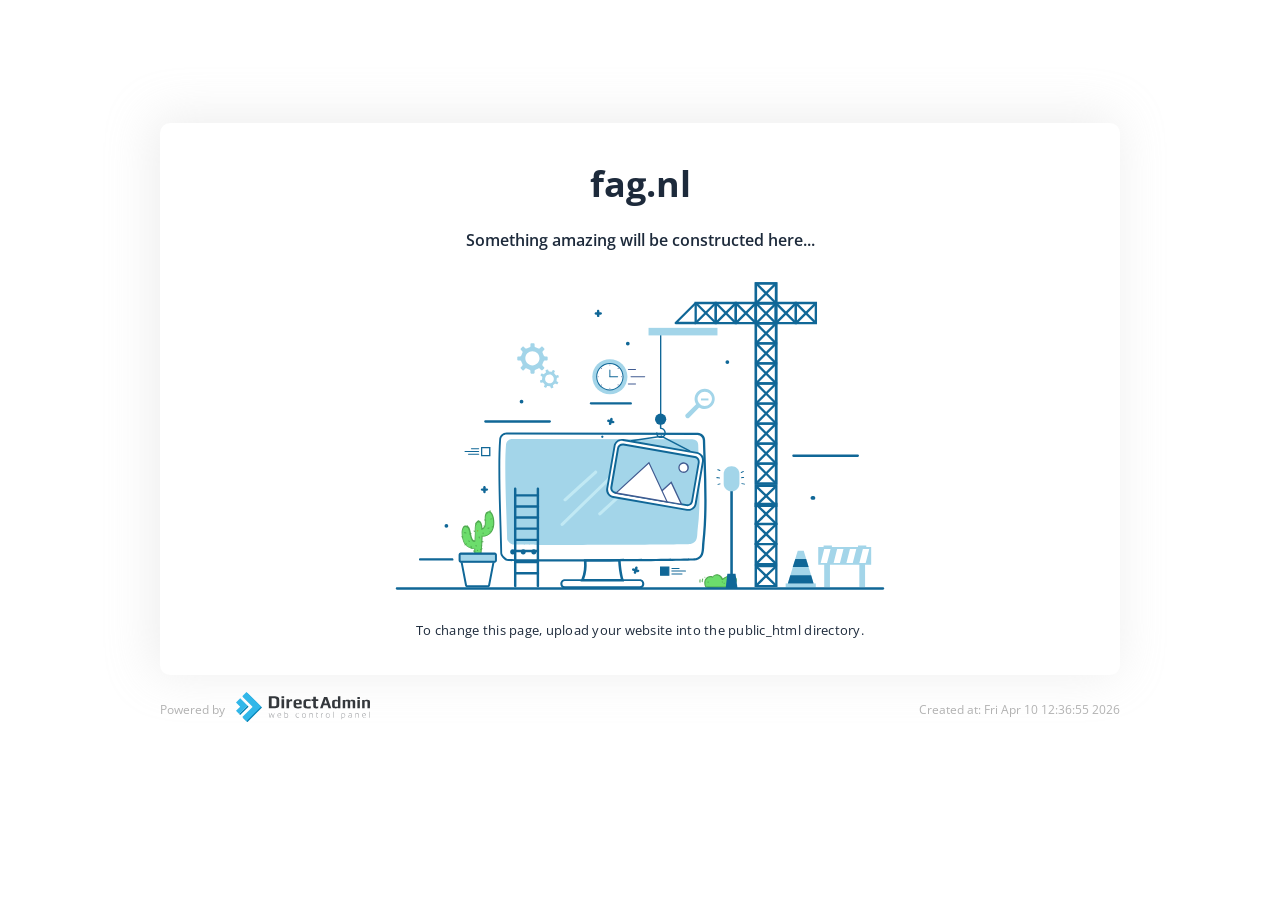
==== fag.nl/public_html/index.html @ 0242f231 "fag.nl base" ====
<!doctype html>
<html class="no-js" lang="">

<head>
    <meta charset="utf-8">
    <meta http-equiv="x-ua-compatible" content="ie=edge">
    <title>fag.nl</title>
    <meta name="description" content="">
    <meta name="viewport" content="width=device-width, initial-scale=1">

    <link href="https://fonts.googleapis.com/css2?family=Open+Sans:wght@400;600;700&display=swap" rel="stylesheet">
    
    <link rel="shortcut icon" href="[data-uri]" />

    <style>
        * {
            box-sizing: border-box;
            margin: 0;
        }
        html {
            font-size: 10px;
            font-family: 'Open Sans', sans-serif;
            color: #1d2a3b;
        }
        .container {
            max-width: 960px;
            margin: 0 auto;
        }
        .container.card {
            margin-top: 12.3rem;
            background-color: #ffffff;
            border-radius: 10px;
            box-shadow: -5px -4px 47px 3px rgba(198, 198, 198, 0.3);
            text-align: center;
            padding: 3.6rem;
            /* padding-bottom: 3.6rem; */
        }
        .title-main {
            font-size: 3.6rem;
            font-weight: 700;
            margin-top: 0;
            margin-bottom: 2.1rem;
        }
        .main-image svg {
            max-width: 61rem;
            margin-bottom: 2rem;
        }

        .subheading{
            font-size: 1.6rem;
            font-weight: 600;
            margin-bottom: 3rem;
        }

        .card .text {
            font-size: 13px;
            letter-spacing: 0.26px;

        }
        footer {
            color: #b1b1b1;
            font-size: 12px;
            display: flex;
            justify-content: space-between;
            align-items: center;
            padding-top: 1.7rem;
        }
        footer .logo svg {
            width: 145px;
            padding-left: 11px;
        }
        footer .left-side {
            display: flex;
            align-items: center;
        }
        /* Medias */
        @media screen and (max-width: 1024px){
            .container {max-width: 90%;}
        @media screen and (max-width: 768px){
            html {font-size: 7px;}
            .container {
                max-width: 90%;}
            .container.card {margin-top: 6rem;}
            .card .text { font-size: 1.6rem;}
        } 
        @media screen and (max-width: 480px){
            html {font-size: 5.7px;}
            .container {max-width: 95%;}
            .title-main {font-size: 6.6vw;}
            /* .container.card {margin-top: 2rem;} */
            .subheading{font-size: 13px;}
            .card .text { font-size: 12px;}
            footer {flex-direction: column;}
        } 
        }
    </style>

</head>

<body>
    <section id="default-card" class="default-card">
        <div class="container card">
            <h1 class="title-main">fag.nl</h1>
            <p class="subheading">Something amazing will be constructed here...</p>
            <div class="main-image">
                <svg version="1.1" xmlns="http://www.w3.org/2000/svg" xmlns:xlink="http://www.w3.org/1999/xlink" x="0px"
                    y="0px" viewBox=" 0 90 500 260"  xml:space="preserve">
                    <style type="text/css">
                        .st0 {
                            fill: #FFFFFF;
                        }

                        .st1 {
                            fill: #6CDD6C;
                        }

                        .st2 {
                            fill: #50AA50;
                        }

                        .st3 {
                            fill: #106797;
                        }

                        .st4 {
                            fill-rule: evenodd;
                            clip-rule: evenodd;
                            fill: #A3D5E9;
                        }

                        .st5 {
                            fill-rule: evenodd;
                            clip-rule: evenodd;
                            fill: #106797;
                        }

                        .st6 {
                            fill: #A3D5E9;
                        }

                        .st7 {
                            fill: #405B91;
                        }

                        .st8 {
                            fill: #B6D0FB;
                        }

                        .st9 {
                            fill: #8AB436;
                        }

                        .st10 {
                            fill: #C1E9F4;
                        }

                        .st11 {
                            fill: #415B91;
                        }
                    </style>
                    <g id="BACKGROUND">
                        <rect class="st0" width="500" height="500" />
                    </g>
                    <g id="OBJECTS">
                        <g>
                            <g>
                                <g>
                                    <g>
                                        <path class="st1" d="M317.7,334.6c-0.5-1.6-1.8-3.1-3.5-3.6s-4,0.3-4.5,1.9c-1.6-1.2-4.1-0.3-5.4,1.2c-2.1,2.4-0.5,6.4-0.1,6.6
                                                        c0.4,0.3,1.4,0.2,1.4,0.2l15.7-0.1c0,0,2.9-0.2,4.2-0.7c2.7-1,4.5-5.1,2.8-7.2c-1.2-1.4-3.5-1.7-5.4-1.2
                                                        C320.9,332.4,319.1,333.4,317.7,334.6" />
                                    </g>
                                    <g>
                                        <path class="st2"
                                            d="M305.3,341.5c-0.4,0-1.1,0-1.5-0.3c-0.6-0.5-2.2-4.7,0-7.3c0.9-1.1,2.3-1.8,3.7-2c0.7-0.1,1.3,0,1.9,0.3
                                                        c0.3-0.5,0.9-1,1.5-1.3c1-0.5,2.3-0.6,3.4-0.3c1.6,0.5,2.9,1.6,3.6,3.2c1.5-1.1,3.2-2,4.8-2.4c1.9-0.5,4.5-0.3,5.9,1.4
                                                        c0.8,1,1,2.4,0.5,4c-0.6,1.8-2,3.4-3.5,4c-1.4,0.5-4.2,0.7-4.4,0.7l-15.7,0.1C305.4,341.5,305.4,341.5,305.3,341.5z
                                                         M307.9,332.8c-0.1,0-0.2,0-0.3,0c-1,0.1-2.2,0.7-3,1.6c-1.8,2.1-0.5,5.7-0.2,6c0.1,0,0.6,0.1,1,0.1l15.7-0.1
                                                        c0,0,2.8-0.2,4-0.6c1.2-0.4,2.4-1.8,2.9-3.3c0.4-1.3,0.3-2.4-0.3-3.2c-1.1-1.3-3.3-1.5-4.8-1c-1.6,0.5-3.4,1.4-5,2.7
                                                        c-0.1,0.1-0.3,0.1-0.5,0.1c-0.2,0-0.3-0.2-0.4-0.3c-0.6-1.6-1.7-2.9-3.2-3.3c-0.8-0.2-1.8-0.2-2.6,0.2
                                                        c-0.7,0.3-1.1,0.8-1.3,1.3c-0.1,0.1-0.2,0.3-0.3,0.3c-0.2,0-0.3,0-0.5-0.1C308.9,332.9,308.4,332.8,307.9,332.8z" />
                                    </g>
                                </g>
                                <g>
                                    <g>
                                        <g>
                                            <path class="st2" d="M301.1,334.1c-0.4,0.8-0.6,1.6-0.5,2.5c0.1,0.4,0.8,0.4,0.8,0c-0.1-0.8,0-1.5,0.4-2.2
                                                            C302,334,301.4,333.7,301.1,334.1L301.1,334.1z" />
                                        </g>
                                    </g>
                                </g>
                                <g>
                                    <g>
                                        <g>
                                            <path class="st2" d="M298.9,334.6c-0.2,0.8-0.3,1.6-0.1,2.4c0.1,0.4,0.9,0.3,0.8-0.2c-0.2-0.7-0.1-1.3,0.1-2
                                                            C299.8,334.4,299,334.2,298.9,334.6L298.9,334.6z" />
                                        </g>
                                    </g>
                                </g>
                                <g>
                                    <g>
                                        <g>
                                            <path class="st2"
                                                d="M303.2,333.2c0.5,0,0.5-0.7,0-0.7C302.7,332.5,302.7,333.2,303.2,333.2L303.2,333.2z" />
                                        </g>
                                    </g>
                                </g>
                                <g>
                                    <g>
                                        <g>
                                            <path class="st2" d="M305.4,336.6c0,0.2,0,0.4,0,0.6c0,0.5,0.8,0.5,0.8,0c0-0.2,0-0.4,0-0.6
                                                            C306.2,336.2,305.4,336.2,305.4,336.6L305.4,336.6z" />
                                        </g>
                                    </g>
                                </g>
                                <g>
                                    <g>
                                        <g>
                                            <path class="st2" d="M318.6,337.7c0,0.1,0,0.2,0,0.3c0,0.5,0.8,0.5,0.8,0c0-0.1,0-0.2,0-0.3
                                                            C319.4,337.2,318.6,337.2,318.6,337.7L318.6,337.7z" />
                                        </g>
                                    </g>
                                </g>
                                <g>
                                    <g>
                                        <g>
                                            <path class="st2" d="M317.1,336.9c0.1,0.1,0.1,0.1,0.2,0.2c0.4,0.3,0.9-0.2,0.5-0.5c-0.1-0.1-0.1-0.1-0.2-0.2
                                                            C317.3,336,316.8,336.5,317.1,336.9L317.1,336.9z" />
                                        </g>
                                    </g>
                                </g>
                            </g>
                            <g>
                                <path class="st3" d="M96.1,319.2H69.8c-0.6,0-1-0.5-1-1c0-0.6,0.5-1,1-1h26.3c0.6,0,1,0.5,1,1C97.2,318.8,96.7,319.2,96.1,319.2z
                                                " />
                            </g>
                            <g>
                                <g>
                                    <path class="st0" d="M328,227.9h-0.8c0-0.6-0.5-1.1-1.1-1.1s-1.1,0.5-1.1,1.1h-0.8c0-1,0.8-1.9,1.9-1.9
                                                    C327.1,226,328,226.9,328,227.9z" />
                                </g>
                            </g>
                            <g>
                                <g>
                                    <path class="st0" d="M330.6,184.1h-0.8c0-0.6-0.5-1.1-1.1-1.1c-0.6,0-1.1,0.5-1.1,1.1h-0.8c0-1,0.8-1.9,1.9-1.9
                                                    C329.8,182.2,330.6,183.1,330.6,184.1z" />
                                </g>
                            </g>
                            <g>
                                <g>
                                    <g>
                                        <path class="st3"
                                            d="M237,336.3h-35.8l0.6-1.4c2.3-5.6,2.6-10.3,2.2-15.8L204,318l30.2-0.1l0,1c0,3.5,1,11.5,2.4,16L237,336.3z
                                                         M204.3,334.2h29.9c-1.2-4.4-1.9-10.6-2.1-14.3l-25.9,0.1C206.5,324.9,206.2,329.2,204.3,334.2z" />
                                    </g>
                                </g>
                            </g>
                            <g>
                                <g>
                                    <g>
                                        <path class="st3" d="M191,319.9c-27.2,0-49.2-0.1-50.1-0.5c-2.3-0.8-5.4-4.1-5.4-6.3c-0.1-5-0.3-11.7-0.5-19.5
                                                        c-0.7-23.5-1.8-55.8-0.4-73.6c0.2-3.3,2.9-5.8,6.1-5.8c0,0,0.1,0,0.1,0l156.6,0.2c3.3,0.1,6,2.7,6,6.1
                                                        c0.1,5.2,0.3,10.5,0.5,15.9c0.7,22.6,1.5,46-1,68.1c-0.1,0.9-0.1,1.8-0.2,2.8c-0.2,4.6-0.5,10.4-6.4,11.6
                                                        C293.2,319.5,235.2,319.9,191,319.9z M140.6,215.9c-2.4,0-4.3,1.8-4.5,4.2c-1.3,17.8-0.3,49.9,0.4,73.4
                                                        c0.2,7.8,0.5,14.6,0.5,19.5c0,1.4,2.4,4.1,4.3,4.8c3.3,0.7,150.6,0.2,154.4-0.5c4.7-0.9,4.9-5.6,5.1-10c0-1,0.1-2,0.2-2.9
                                                        c2.5-22,1.7-45.3,1-67.8c-0.2-5.4-0.3-10.7-0.5-15.9c-0.1-2.5-2-4.4-4.4-4.5L140.6,215.9C140.6,215.9,140.6,215.9,140.6,215.9z
                                                        " />
                                    </g>
                                </g>
                            </g>
                            <g>
                                <g>
                                    <path class="st4"
                                        d="M292.9,219.8l-147.6-0.2c-2.7,0-4.9,1.8-5.1,4.2c-1.7,19.8,0.6,61,0.9,77.6c0,1.6,2.7,4,4.6,4.6
                                                    c2.2,0.7,142.5,0.2,145.9-0.4c6.2-1.1,5.1-7.4,5.6-11.4c2.9-22.8,1.1-47.6,0.5-69.9C297.8,221.8,295.6,219.9,292.9,219.8z" />
                                </g>
                            </g>
                            <g>
                                <g>
                                    <g>
                                        <path class="st3" d="M249.8,342h-61.4c-2.4,0-3.7-1.9-3.7-3.8c0-1.9,1.3-3.8,3.7-3.8h61.4c2.4,0,3.7,1.9,3.7,3.8
                                                        C253.6,340,252.3,342,249.8,342z M188.4,336c-1.6,0-2,1.3-2,2.1c0,0.8,0.4,2.1,2,2.1h61.4c1.6,0,2-1.3,2-2.1
                                                        c0-0.8-0.4-2.1-2-2.1H188.4z" />
                                    </g>
                                </g>
                            </g>
                            <g>
                                <g>
                                    <g>
                                        <g>
                                            <g>
                                                <path class="st5" d="M145.7,312C145.3,312,145.3,312,145.7,312" />
                                            </g>
                                        </g>
                                    </g>
                                    <g>
                                        <g>
                                            <g>
                                                <g>
                                                    <path class="st3"
                                                        d="M145.7,314.1c2.8,0,2.8-4.3,0-4.3C142.9,309.8,142.9,314.1,145.7,314.1L145.7,314.1z" />
                                                </g>
                                            </g>
                                        </g>
                                    </g>
                                </g>
                                <g>
                                    <g>
                                        <g>
                                            <g>
                                                <path class="st5" d="M154.3,312C154,312,154,312,154.3,312" />
                                            </g>
                                        </g>
                                    </g>
                                    <g>
                                        <g>
                                            <g>
                                                <g>
                                                    <path class="st3"
                                                        d="M154.3,314.1c2.8,0,2.8-4.3,0-4.3C151.6,309.8,151.6,314.1,154.3,314.1L154.3,314.1z" />
                                                </g>
                                            </g>
                                        </g>
                                    </g>
                                </g>
                                <g>
                                    <g>
                                        <g>
                                            <g>
                                                <path class="st5" d="M163,312C162.6,312,162.6,312,163,312" />
                                            </g>
                                        </g>
                                    </g>
                                    <g>
                                        <g>
                                            <g>
                                                <g>
                                                    <path class="st3"
                                                        d="M163,314.1c2.8,0,2.8-4.3,0-4.3C160.2,309.8,160.2,314.1,163,314.1L163,314.1z" />
                                                </g>
                                            </g>
                                        </g>
                                    </g>
                                </g>
                            </g>
                            <g>
                                <g>
                                    <g>
                                        <g>
                                            <path class="st5" d="M219.1,217.6C219,217.6,219,217.6,219.1,217.6" />
                                        </g>
                                    </g>
                                </g>
                                <g>
                                    <g>
                                        <g>
                                            <g>
                                                <path class="st3"
                                                    d="M219.1,218.6c1.3,0,1.3-2,0-2C217.8,216.6,217.8,218.6,219.1,218.6L219.1,218.6z" />
                                            </g>
                                        </g>
                                    </g>
                                </g>
                            </g>
                            <g>
                                <g>
                                    <polygon class="st6"
                                        points="392.3,337.9 371.2,337.9 379.3,311.2 384.2,311.2 				" />
                                </g>
                                <g>
                                    <rect x="369.4" y="337.9" class="st6" width="24.7" height="3.1" />
                                </g>
                                <g>
                                    <polygon class="st3"
                                        points="373.2,331.2 371.2,337.9 392.3,337.9 390.3,331.2 				" />
                                </g>
                                <g>
                                    <polygon class="st3"
                                        points="375.2,324.5 388.2,324.5 386.2,317.8 377.3,317.8 				" />
                                </g>
                            </g>
                            <g id="XMLID_11_">
                                <g id="XMLID_493_">
                                    <path class="st6"
                                        d="M401,340.8h4.7v-18.2h24.1v18.2h4.7v-18.2h5v-14.5h-4v-1.3h-6.8v1.3h-21.4v-1.3h-6.8v1.3h-4.4v14.5h4.9
                                                    V340.8z M437.9,309.6L437.9,309.6l-2.9,11.5h-5.2l2.9-11.5H437.9z M424.4,321.1h-5.2l2.9-11.5h5.2L424.4,321.1z M413.9,321.1
                                                    h-5.2l2.9-11.5h5.2L413.9,321.1z M401,309.6h5.2l-2.9,11.5h-5.2L401,309.6z" />
                                </g>
                            </g>
                            <g>
                                <g>
                                    <g>
                                        <path class="st6" d="M170,163.1l1.4-1.4c0.3-0.3,0.3-0.7,0-1l-1.2-1.2c-0.3-0.3-0.4-0.8-0.2-1.2l1-2.4c0.1-0.4,0.5-0.7,0.9-0.7
                                                        h1.7c0.4,0,0.7-0.3,0.7-0.7v-2c0-0.4-0.3-0.7-0.7-0.7H172c-0.4,0-0.8-0.3-0.9-0.7l-1-2.4c-0.2-0.4-0.1-0.9,0.2-1.2l1.2-1.2
                                                        c0.3-0.3,0.3-0.7,0-1l-1.4-1.4c-0.3-0.3-0.7-0.3-1,0l-1.2,1.2c-0.3,0.3-0.8,0.4-1.2,0.2l-2.4-1c-0.4-0.1-0.7-0.5-0.7-0.9v-1.7
                                                        c0-0.4-0.3-0.7-0.7-0.7h-2c-0.4,0-0.7,0.3-0.7,0.7v1.7c0,0.4-0.3,0.8-0.7,0.9l-2.4,1c-0.4,0.2-0.9,0.1-1.2-0.2l-1.2-1.2
                                                        c-0.3-0.3-0.7-0.3-1,0l-1.4,1.4c-0.3,0.3-0.3,0.7,0,1l1.2,1.2c0.3,0.3,0.4,0.8,0.2,1.2l-1,2.4c-0.1,0.4-0.5,0.7-0.9,0.7h-1.7
                                                        c-0.4,0-0.7,0.3-0.7,0.7v2c0,0.4,0.3,0.7,0.7,0.7h1.7c0.4,0,0.8,0.3,0.9,0.7l1,2.4c0.2,0.4,0.1,0.9-0.2,1.2l-1.2,1.2
                                                        c-0.3,0.3-0.3,0.7,0,1l1.4,1.4c0.3,0.3,0.7,0.3,1,0l1.2-1.2c0.3-0.3,0.8-0.4,1.2-0.2l2.4,1c0.4,0.1,0.7,0.5,0.7,0.9v1.7
                                                        c0,0.4,0.3,0.7,0.7,0.7h2c0.4,0,0.7-0.3,0.7-0.7v-1.7c0-0.4,0.3-0.8,0.7-0.9l2.4-1c0.4-0.2,0.9-0.1,1.2,0.2l1.2,1.2
                                                        C169.3,163.3,169.8,163.3,170,163.1z M161.8,159.2c-3.2,0-5.8-2.6-5.8-5.8c0-3.2,2.6-5.8,5.8-5.8c3.2,0,5.8,2.6,5.8,5.8
                                                        C167.6,156.6,165,159.2,161.8,159.2z" />
                                    </g>
                                </g>
                                <g>
                                    <g>
                                        <path class="st6" d="M183.5,168.6l-0.4-1.2c-0.1-0.2-0.3-0.4-0.6-0.3l-1,0.3c-0.2,0.1-0.5,0-0.7-0.3l-1-1.3
                                                        c-0.2-0.2-0.2-0.5-0.1-0.7l0.5-0.9c0.1-0.2,0-0.5-0.2-0.6L179,163c-0.2-0.1-0.5,0-0.6,0.2l-0.5,0.9c-0.1,0.2-0.4,0.4-0.7,0.3
                                                        l-1.6-0.2c-0.2,0-0.5-0.2-0.6-0.4l-0.3-1c-0.1-0.2-0.3-0.4-0.6-0.3l-1.2,0.4c-0.2,0.1-0.4,0.3-0.3,0.6l0.3,1
                                                        c0.1,0.2,0,0.5-0.3,0.7l-1.3,1c-0.2,0.2-0.5,0.2-0.7,0.1l-0.9-0.5c-0.2-0.1-0.5,0-0.6,0.2l-0.6,1.1c-0.1,0.2,0,0.5,0.2,0.6
                                                        l0.9,0.5c0.2,0.1,0.4,0.4,0.3,0.7l-0.2,1.6c0,0.2-0.2,0.5-0.4,0.6l-1,0.3c-0.2,0.1-0.4,0.3-0.3,0.6l0.4,1.2
                                                        c0.1,0.2,0.3,0.4,0.6,0.3l1-0.3c0.2-0.1,0.5,0,0.7,0.2l1,1.3c0.2,0.2,0.2,0.5,0.1,0.7l-0.5,0.9c-0.1,0.2,0,0.5,0.2,0.6l1.1,0.6
                                                        c0.2,0.1,0.5,0,0.6-0.2l0.5-0.9c0.1-0.2,0.4-0.4,0.7-0.3l1.6,0.2c0.3,0,0.5,0.2,0.6,0.4l0.3,1c0.1,0.2,0.3,0.4,0.6,0.3l1.2-0.4
                                                        c0.2-0.1,0.4-0.3,0.3-0.6l-0.3-1c-0.1-0.2,0-0.5,0.2-0.7l1.3-1c0.2-0.2,0.5-0.2,0.7-0.1l0.9,0.5c0.2,0.1,0.5,0,0.6-0.2l0.6-1.1
                                                        c0.1-0.2,0-0.5-0.2-0.6l-0.9-0.5c-0.2-0.1-0.4-0.4-0.3-0.7l0.2-1.6c0-0.2,0.2-0.5,0.4-0.6l1-0.3
                                                        C183.4,169,183.6,168.8,183.5,168.6z M179,171.9c-0.9,1.8-3.1,2.4-4.9,1.5c-1.8-0.9-2.4-3.1-1.5-4.9c0.9-1.8,3.1-2.4,4.9-1.5
                                                        C179.3,168,179.9,170.2,179,171.9z" />
                                    </g>
                                </g>
                            </g>
                            <g>
                                <path class="st3" d="M242.4,191.3h-32.6c-0.6,0-1-0.5-1-1c0-0.6,0.5-1,1-1h32.6c0.6,0,1,0.5,1,1
                                                C243.4,190.9,243,191.3,242.4,191.3z" />
                            </g>
                            <g>
                                <path class="st3" d="M176,206.1h-52.7c-0.6,0-1-0.5-1-1c0-0.6,0.5-1,1-1H176c0.6,0,1,0.5,1,1C177.1,205.7,176.6,206.1,176,206.1z
                                                " />
                            </g>
                            <g>
                                <path class="st3" d="M428.5,234.2h-52.7c-0.6,0-1-0.5-1-1c0-0.6,0.5-1,1-1h52.7c0.6,0,1,0.5,1,1
                                                C429.5,233.7,429.1,234.2,428.5,234.2z" />
                            </g>
                            <g>
                                <path class="st3"
                                    d="M449.2,343H50.8c-0.6,0-1-0.5-1-1c0-0.6,0.5-1,1-1h398.4c0.6,0,1,0.5,1,1C450.2,342.5,449.8,343,449.2,343z" />
                            </g>
                            <g>
                                <g>
                                    <g>
                                        <path class="st6"
                                            d="M303.1,178.3c-2.2,0-4.3,0.9-5.9,2.4c-2.7,2.7-3.2,6.9-1.3,10.1l0.1,0.2l-8.5,8.5c0,0-0.4,0.4-0.4,1
                                                        c0,0.4,0.2,0.9,0.6,1.3c0.5,0.5,0.9,0.7,1.4,0.7c0.6,0,1-0.3,1-0.3l8.4-8.5l0.2,0.1c1.3,0.8,2.7,1.1,4.2,1.1
                                                        c2.2,0,4.3-0.9,5.9-2.4c3.3-3.3,3.3-8.6,0-11.8C307.4,179.2,305.3,178.3,303.1,178.3z M303.1,192.5c-3.2,0-5.9-2.6-5.9-5.9
                                                        c0-3.2,2.6-5.9,5.9-5.9l0,0c3.2,0,5.9,2.6,5.9,5.9C308.9,189.9,306.3,192.5,303.1,192.5z" />
                                    </g>
                                </g>
                                <g>
                                    <g>
                                        <path class="st6" d="M300,187.9h6.1v-1.6H300V187.9z" />
                                    </g>
                                </g>
                            </g>
                            <g>
                                <g>
                                    <path class="st3" d="M147.7,341.1c-0.6,0-1-0.5-1-1v-79.9c0-0.6,0.5-1,1-1c0.6,0,1,0.5,1,1V340
                                                    C148.8,340.6,148.3,341.1,147.7,341.1z" />
                                </g>
                                <g>
                                    <path class="st3" d="M166.3,341.1c-0.6,0-1-0.5-1-1v-79.9c0-0.6,0.5-1,1-1c0.6,0,1,0.5,1,1V340
                                                    C167.3,340.6,166.9,341.1,166.3,341.1z" />
                                </g>
                                <g>
                                    <path class="st3"
                                        d="M166.3,266.7h-18.6c-0.6,0-1-0.5-1-1s0.5-1,1-1h18.6c0.6,0,1,0.5,1,1S166.9,266.7,166.3,266.7z" />
                                </g>
                                <g>
                                    <path class="st3" d="M166.3,275.8h-18.6c-0.6,0-1-0.5-1-1c0-0.6,0.5-1,1-1h18.6c0.6,0,1,0.5,1,1
                                                    C167.3,275.3,166.9,275.8,166.3,275.8z" />
                                </g>
                                <g>
                                    <path class="st3" d="M166.3,284.9h-18.6c-0.6,0-1-0.5-1-1c0-0.6,0.5-1,1-1h18.6c0.6,0,1,0.5,1,1
                                                    C167.3,284.4,166.9,284.9,166.3,284.9z" />
                                </g>
                                <g>
                                    <path class="st3" d="M166.3,294h-18.6c-0.6,0-1-0.5-1-1c0-0.6,0.5-1,1-1h18.6c0.6,0,1,0.5,1,1C167.3,293.6,166.9,294,166.3,294z
                                                    " />
                                </g>
                                <g>
                                    <path class="st3" d="M166.3,303.2h-18.6c-0.6,0-1-0.5-1-1c0-0.6,0.5-1,1-1h18.6c0.6,0,1,0.5,1,1
                                                    C167.3,302.7,166.9,303.2,166.3,303.2z" />
                                </g>
                                <g>
                                    <path class="st3" d="M166.3,312.3h-18.6c-0.6,0-1-0.5-1-1c0-0.6,0.5-1,1-1h18.6c0.6,0,1,0.5,1,1
                                                    C167.3,311.8,166.9,312.3,166.3,312.3z" />
                                </g>
                                <g>
                                    <path class="st3" d="M166.3,321.4h-18.6c-0.6,0-1-0.5-1-1c0-0.6,0.5-1,1-1h18.6c0.6,0,1,0.5,1,1
                                                    C167.3,320.9,166.9,321.4,166.3,321.4z" />
                                </g>
                                <g>
                                    <path class="st3" d="M166.3,330.5h-18.6c-0.6,0-1-0.5-1-1c0-0.6,0.5-1,1-1h18.6c0.6,0,1,0.5,1,1
                                                    C167.3,330.1,166.9,330.5,166.3,330.5z" />
                                </g>
                            </g>
                            <g>
                                <g>
                                    <path class="st3"
                                        d="M122.5,264c-0.6,0-1-0.5-1-1v-4c0-0.6,0.5-1,1-1c0.6,0,1,0.5,1,1v4C123.5,263.6,123,264,122.5,264z" />
                                </g>
                                <g>
                                    <path class="st3"
                                        d="M124.5,262h-4c-0.6,0-1-0.5-1-1s0.5-1,1-1h4c0.6,0,1,0.5,1,1S125.1,262,124.5,262z" />
                                </g>
                            </g>
                            <g>
                                <g>
                                    <path class="st3" d="M215.7,119.6c-0.6,0-1-0.5-1-1v-4c0-0.6,0.5-1,1-1c0.6,0,1,0.5,1,1v4C216.8,119.1,216.3,119.6,215.7,119.6z
                                                    " />
                                </g>
                                <g>
                                    <path class="st3"
                                        d="M217.8,117.6h-4c-0.6,0-1-0.5-1-1s0.5-1,1-1h4c0.6,0,1,0.5,1,1S218.3,117.6,217.8,117.6z" />
                                </g>
                            </g>
                            <g>
                                <g>
                                    <path class="st3" d="M248.4,328.7c-0.1,0-0.2,0-0.3,0l-3.9-1.1c-0.6-0.2-0.9-0.7-0.7-1.3c0.2-0.6,0.7-0.9,1.3-0.7l3.9,1.1
                                                    c0.6,0.2,0.9,0.7,0.7,1.3C249.3,328.4,248.9,328.7,248.4,328.7z" />
                                </g>
                                <g>
                                    <path class="st3"
                                        d="M245.9,330c-0.1,0-0.2,0-0.3,0c-0.6-0.2-0.9-0.7-0.7-1.3l1.1-3.9c0.2-0.6,0.7-0.9,1.3-0.7
                                                    c0.6,0.2,0.9,0.7,0.7,1.3l-1.1,3.9C246.8,329.8,246.4,330,245.9,330z" />
                                </g>
                            </g>
                            <g>
                                <g>
                                    <path class="st3" d="M228,206.7c-0.1,0-0.2,0-0.3,0l-3.9-1.1c-0.6-0.2-0.9-0.7-0.7-1.3c0.2-0.6,0.7-0.9,1.3-0.7l3.9,1.1
                                                    c0.6,0.2,0.9,0.7,0.7,1.3C228.9,206.4,228.5,206.7,228,206.7z" />
                                </g>
                                <g>
                                    <path class="st3"
                                        d="M225.5,208.1c-0.1,0-0.2,0-0.3,0c-0.6-0.2-0.9-0.7-0.7-1.3l1.1-3.9c0.2-0.6,0.7-0.9,1.3-0.7
                                                    c0.6,0.2,0.9,0.7,0.7,1.3l-1.1,3.9C226.4,207.8,226,208.1,225.5,208.1z" />
                                </g>
                            </g>
                            <g>
                                <g>
                                    <g>
                                        <circle class="st6" cx="225.3" cy="168.5" r="14.4" />
                                    </g>
                                </g>
                                <g>
                                    <g>
                                        <g>
                                            <circle class="st0" cx="225.3" cy="168.5" r="10.8" />
                                        </g>
                                    </g>
                                    <g>
                                        <g>
                                            <g>
                                                <path class="st3"
                                                    d="M225.3,179.7c-6.2,0-11.2-5-11.2-11.2s5-11.2,11.2-11.2s11.2,5,11.2,11.2S231.5,179.7,225.3,179.7z
                                                                 M225.3,158.1c-5.7,0-10.4,4.7-10.4,10.4s4.7,10.4,10.4,10.4c5.7,0,10.4-4.7,10.4-10.4S231,158.1,225.3,158.1z" />
                                            </g>
                                        </g>
                                    </g>
                                </g>
                                <g>
                                    <g>
                                        <g>
                                            <path class="st3" d="M225.3,168.9c-0.2,0-0.4-0.2-0.4-0.4V163c0-0.2,0.2-0.4,0.4-0.4c0.2,0,0.4,0.2,0.4,0.4v5.5
                                                            C225.7,168.7,225.5,168.9,225.3,168.9z" />
                                        </g>
                                    </g>
                                    <g>
                                        <g>
                                            <path class="st3" d="M231.7,168.9h-6.4c-0.2,0-0.4-0.2-0.4-0.4c0-0.2,0.2-0.4,0.4-0.4h6.4c0.2,0,0.4,0.2,0.4,0.4
                                                            C232.2,168.7,232,168.9,231.7,168.9z" />
                                        </g>
                                    </g>
                                </g>
                                <g>
                                    <g>
                                        <g>
                                            <circle class="st7" cx="225.3" cy="158.9" r="0.4" />
                                        </g>
                                    </g>
                                    <g>
                                        <g>
                                            <ellipse transform="matrix(0.7071 -0.7071 0.7071 0.7071 -46.3674 211.4673)"
                                                class="st7" cx="232.1" cy="161.7" rx="0.4" ry="0.4" />
                                        </g>
                                    </g>
                                    <g>
                                        <g>
                                            <circle class="st7" cx="234.9" cy="168.5" r="0.4" />
                                        </g>
                                    </g>
                                    <g>
                                        <g>
                                            <ellipse transform="matrix(0.7072 -0.707 0.707 0.7072 -55.9446 215.4091)"
                                                class="st7" cx="232.1" cy="175.2" rx="0.4" ry="0.4" />
                                        </g>
                                    </g>
                                    <g>
                                        <g>
                                            <circle class="st7" cx="225.3" cy="178" r="0.4" />
                                        </g>
                                    </g>
                                    <g>
                                        <g>
                                            <ellipse transform="matrix(0.707 -0.7072 0.7072 0.707 -59.9044 205.8822)"
                                                class="st7" cx="218.5" cy="175.2" rx="0.4" ry="0.4" />
                                        </g>
                                    </g>
                                    <g>
                                        <g>
                                            <circle class="st7" cx="215.7" cy="168.5" r="0.4" />
                                        </g>
                                    </g>
                                    <g>
                                        <g>
                                            <ellipse transform="matrix(0.7071 -0.7071 0.7071 0.7071 -50.333 201.8934)"
                                                class="st7" cx="218.5" cy="161.7" rx="0.4" ry="0.4" />
                                        </g>
                                    </g>
                                </g>
                                <g>
                                    <g>
                                        <g>
                                            <path class="st7" d="M246.4,163h-6c-0.2,0-0.4-0.2-0.4-0.4c0-0.2,0.2-0.4,0.4-0.4h6c0.2,0,0.4,0.2,0.4,0.4
                                                            C246.8,162.8,246.6,163,246.4,163z" />
                                        </g>
                                    </g>
                                    <g>
                                        <g>
                                            <path class="st7" d="M246.4,174.8h-6c-0.2,0-0.4-0.2-0.4-0.4c0-0.2,0.2-0.4,0.4-0.4h6c0.2,0,0.4,0.2,0.4,0.4
                                                            C246.8,174.6,246.6,174.8,246.4,174.8z" />
                                        </g>
                                    </g>
                                    <g>
                                        <g>
                                            <path class="st7" d="M253.9,168.9h-11.3c-0.2,0-0.4-0.2-0.4-0.4c0-0.2,0.2-0.4,0.4-0.4h11.3c0.2,0,0.4,0.2,0.4,0.4
                                                            C254.3,168.7,254.1,168.9,253.9,168.9z" />
                                        </g>
                                    </g>
                                </g>
                            </g>
                            <g>
                                <g>
                                    <rect x="266.9" y="324.5" class="st3" width="6.7" height="6.7" />
                                    <path class="st3"
                                        d="M274.1,331.7h-7.7V324h7.7V331.7z M267.5,330.7h5.6V325h-5.6V330.7z" />
                                </g>
                                <g>
                                    <g>
                                        <g>
                                            <path class="st3"
                                                d="M282.1,326h-6c-0.2,0-0.4-0.2-0.4-0.4s0.2-0.4,0.4-0.4h6c0.2,0,0.4,0.2,0.4,0.4S282.3,326,282.1,326z" />
                                        </g>
                                    </g>
                                    <g>
                                        <g>
                                            <path class="st3" d="M284.4,330.6h-8.2c-0.3,0-0.6-0.2-0.6-0.4c0-0.2,0.3-0.4,0.6-0.4h8.2c0.3,0,0.6,0.2,0.6,0.4
                                                            C284.9,330.4,284.7,330.6,284.4,330.6z" />
                                        </g>
                                    </g>
                                    <g>
                                        <g>
                                            <path class="st3" d="M287.3,328.1H276c-0.2,0-0.4-0.2-0.4-0.4c0-0.2,0.2-0.4,0.4-0.4h11.3c0.2,0,0.4,0.2,0.4,0.4
                                                            C287.7,328,287.6,328.1,287.3,328.1z" />
                                        </g>
                                    </g>
                                </g>
                            </g>
                            <g>
                                <g>
                                    <rect x="120.2" y="226.5"
                                        transform="matrix(-1 -1.224647e-16 1.224647e-16 -1 247.1112 459.6004)"
                                        class="st0" width="6.7" height="6.7" />
                                    <path class="st3"
                                        d="M127.4,233.7h-7.7v-7.7h7.7V233.7z M120.7,232.6h5.6V227h-5.6V232.6z" />
                                </g>
                                <g>
                                    <g>
                                        <g>
                                            <path class="st3" d="M111.8,227.9h6c0.2,0,0.4-0.2,0.4-0.4c0-0.2-0.2-0.4-0.4-0.4h-6c-0.2,0-0.4,0.2-0.4,0.4
                                                            C111.3,227.7,111.5,227.9,111.8,227.9z" />
                                        </g>
                                    </g>
                                    <g>
                                        <g>
                                            <path class="st3" d="M109.5,232.5h8.2c0.3,0,0.6-0.2,0.6-0.4s-0.3-0.4-0.6-0.4h-8.2c-0.3,0-0.6,0.2-0.6,0.4
                                                            S109.2,232.5,109.5,232.5z" />
                                        </g>
                                    </g>
                                    <g>
                                        <g>
                                            <path class="st3" d="M106.5,230.1h11.3c0.2,0,0.4-0.2,0.4-0.4c0-0.2-0.2-0.4-0.4-0.4h-11.3c-0.2,0-0.4,0.2-0.4,0.4
                                                            C106.1,229.9,106.3,230.1,106.5,230.1z" />
                                        </g>
                                    </g>
                                </g>
                            </g>
                            <g>
                                <g>
                                    <rect x="324" y="251.6" class="st3" width="2.1" height="89.2" />
                                </g>
                                <g>
                                    <path class="st6" d="M325.3,262.4h-0.5c-3.4,0-6.2-2.8-6.2-6.2V248c0-3.4,2.8-6.2,6.2-6.2h0.5c3.4,0,6.2,2.8,6.2,6.2v8.2
                                                    C331.4,259.6,328.7,262.4,325.3,262.4z" />
                                </g>
                                <g>
                                    <g>
                                        <path class="st3" d="M333.4,256.4c0.7,0.1,1.5,0.2,2.2,0.4c0.5,0.1,0.7-0.7,0.2-0.7c-0.7-0.1-1.5-0.2-2.2-0.4
                                                        C333.1,255.6,332.9,256.3,333.4,256.4L333.4,256.4z" />
                                    </g>
                                </g>
                                <g>
                                    <g>
                                        <path class="st3" d="M333.3,251.6c0.6-0.1,1.1-0.1,1.7-0.1c0.5,0,0.5-0.7,0-0.8c-0.6-0.1-1.3,0-1.9,0.1
                                                        C332.6,251,332.8,251.7,333.3,251.6L333.3,251.6z" />
                                    </g>
                                </g>
                                <g>
                                    <g>
                                        <path class="st3" d="M333.1,247.3c0.6-0.2,1.1-0.4,1.7-0.7c0.5-0.2,0.3-0.9-0.2-0.8c-0.6,0.2-1.1,0.4-1.7,0.7
                                                        C332.4,246.7,332.6,247.5,333.1,247.3L333.1,247.3z" />
                                    </g>
                                </g>
                                <g>
                                    <g>
                                        <path class="st3" d="M314,257.1c0.6-0.1,1.1-0.2,1.7-0.4c0.5-0.2,0.3-0.9-0.2-0.8c-0.5,0.2-1.1,0.3-1.7,0.4
                                                        C313.3,256.4,313.5,257.2,314,257.1L314,257.1z" />
                                    </g>
                                </g>
                                <g>
                                    <g>
                                        <path class="st3" d="M313,251.6c0.7,0,1.4,0.1,2.1,0.3c0.5,0.1,0.7-0.6,0.2-0.8c-0.8-0.2-1.5-0.3-2.3-0.4
                                                        C312.5,250.8,312.5,251.6,313,251.6L313,251.6z" />
                                    </g>
                                </g>
                                <g>
                                    <g>
                                        <path class="st3" d="M313.7,245.2c0.6,0.2,1.1,0.4,1.7,0.5c0.5,0.2,0.7-0.6,0.2-0.8c-0.6-0.2-1.1-0.4-1.7-0.5
                                                        C313.4,244.3,313.2,245,313.7,245.2L313.7,245.2z" />
                                    </g>
                                </g>
                                <g>
                                    <polygon class="st3" points="320.2,342 321.6,330 328.3,330 329.9,341.8 				" />
                                </g>
                            </g>
                            <g>
                                <g>
                                    <g>
                                        <g>
                                            <path class="st1"
                                                d="M129.9,284.9c-0.3-1.9-1.6-6.8-4.6-5.2c-4.8,2.5,1,12-4.8,13.7c-0.3-3.8-1.1-6.4-2.8-6.2
                                                            c-3.5,0.3-2.6,8.5-2.7,10.4c-0.1,1.8-0.1,3.7-0.2,5.6c-4.2,0.7-3.3-10.1-5.9-11.6c-3.9-2.3-4.8,2.9-4.7,5.3
                                                            c0.2,4.1,1.3,9,5.1,11.1c1.3,0.7,3.5,1.5,5.2,1.4c0,3.3,0.1,6.5,0.7,9.6c0,0,0.1,0,0.1,0c0,0,0,0,0,0l2.3,0.1c0,0,0,0,0,0
                                                            c0,1,1.6,1,1.6,0c0-2,1.2-11.6,1.4-19.8c1.9,0.3,4.2-0.6,5.5-1.6C130.1,294.8,130.6,289.4,129.9,284.9z" />
                                        </g>
                                        <g>
                                            <path class="st2" d="M118.4,320.3c-0.2,0-0.5-0.1-0.7-0.2c-0.2-0.2-0.4-0.4-0.5-0.7l-1.7-0.1l-0.6,0l-0.1-0.4
                                                            c-0.5-2.6-0.7-5.6-0.7-9.2c-1.9,0-4-0.9-5-1.5c-4.1-2.3-5.2-7.5-5.3-11.5c-0.1-1.6,0.3-4.9,2.1-6c0.9-0.5,2-0.4,3.3,0.3
                                                            c1.2,0.7,1.7,2.9,2.2,5.5c0.7,3.5,1.4,6,3,6l0-0.9c0.1-1.5,0.1-2.9,0.2-4.4c0-0.3,0-0.7,0-1.2c-0.1-3.2-0.3-9.3,3.1-9.6
                                                            c0.5-0.1,1,0.1,1.4,0.5c0.9,0.8,1.6,2.6,1.8,5.6c2.1-1,2-3.4,1.9-6.3c-0.1-2.9-0.3-5.9,2.3-7.2c0.8-0.4,1.6-0.5,2.3-0.1
                                                            c2.1,1.1,2.8,5.2,2.9,5.7l0,0c0.6,3.5,0.8,9.8-3.9,13.2c-1.3,1-3.5,1.8-5.4,1.7c-0.1,5.4-0.7,11.2-1,15.2
                                                            c-0.2,2-0.3,3.5-0.3,4.2c0,0.5-0.2,0.8-0.6,1C118.9,320.2,118.7,320.3,118.4,320.3z M115.6,318.5l2.5,0.1l0,0.4
                                                            c0,0.2,0.1,0.3,0.1,0.3c0.1,0.1,0.3,0.1,0.4,0c0.1-0.1,0.2-0.1,0.2-0.3c0-0.7,0.1-2.2,0.3-4.2c0.4-4,0.9-10.2,1-15.6l0-0.5
                                                            l0.5,0.1c1.7,0.3,4-0.6,5.2-1.5c4.3-3.2,4.1-9.1,3.5-12.3l0,0c-0.2-1.4-1-4.3-2.4-5c-0.5-0.2-1-0.2-1.5,0.1
                                                            c-2,1.1-1.9,3.6-1.8,6.4c0.1,3,0.3,6.4-3.1,7.4l-0.5,0.2l0-0.5c-0.3-3.8-1-5.1-1.6-5.6c-0.2-0.2-0.5-0.3-0.8-0.3
                                                            c-2.6,0.2-2.4,5.9-2.3,8.7c0,0.6,0,1,0,1.3c0,1.4-0.1,2.9-0.2,4.4l-0.1,1.6l-0.3,0.1c-2.8,0.5-3.6-3.3-4.4-6.7
                                                            c-0.5-2.2-0.9-4.4-1.8-4.9c-1-0.6-1.8-0.7-2.4-0.3c-1.3,0.8-1.7,3.6-1.6,5.2c0.2,3.7,1.2,8.7,4.9,10.8c1.3,0.7,3.4,1.4,5,1.3
                                                            l0.5,0l0,0.5C115,313,115.2,315.9,115.6,318.5z" />
                                        </g>
                                    </g>
                                    <g>
                                        <g>
                                            <g>
                                                <path class="st3"
                                                    d="M125.3,341h-16.9c-0.9,0-1.6-0.6-1.8-1.5l-3.8-19.7l1.6-0.3l3.8,19.7c0,0.2,0.2,0.2,0.2,0.2h16.9
                                                                c0,0,0.2,0,0.2-0.2l3.8-19.7l1.6,0.3l-3.8,19.7C126.9,340.4,126.2,341,125.3,341z" />
                                            </g>
                                        </g>
                                    </g>
                                    <g>
                                        <g>
                                            <g>
                                                <path class="st6" d="M103,313.5h28c0.5,0,0.9,0.5,0.9,1.2v4.3c0,0.6-0.4,1.2-0.9,1.2h-28c-0.5,0-0.9-0.5-0.9-1.2v-4.3
                                                                C102.1,314,102.5,313.5,103,313.5z" />
                                            </g>
                                            <g>
                                                <path class="st7" d="M131,320.5h-28c-0.7,0-1.3-0.7-1.3-1.6v-4.3c0-0.9,0.6-1.6,1.3-1.6h28c0.7,0,1.3,0.7,1.3,1.6v4.3
                                                                C132.3,319.8,131.7,320.5,131,320.5z M103,313.9c-0.2,0-0.4,0.3-0.4,0.7v4.3c0,0.4,0.2,0.7,0.4,0.7h28c0.2,0,0.4-0.3,0.4-0.7
                                                                v-4.3c0-0.4-0.2-0.7-0.4-0.7H103z" />
                                            </g>
                                        </g>
                                        <g>
                                            <g>
                                                <path class="st8" d="M131,320.5h-28c-0.7,0-1.2-0.7-1.2-1.5v-4.3c0-0.9,0.6-1.5,1.2-1.5h28c0.7,0,1.2,0.7,1.2,1.5v4.3
                                                                C132.2,319.8,131.7,320.5,131,320.5z M103,313.8c-0.2,0-0.5,0.3-0.5,0.8v4.3c0,0.5,0.3,0.8,0.5,0.8h28c0.2,0,0.5-0.3,0.5-0.8
                                                                v-4.3c0-0.5-0.3-0.8-0.5-0.8H103z" />
                                            </g>
                                            <g>
                                                <path class="st3" d="M131,320.9h-28c-0.9,0-1.7-0.9-1.7-2v-4.3c0-1.1,0.8-2,1.7-2h28c0.9,0,1.7,0.9,1.7,2v4.3
                                                                C132.7,320,131.9,320.9,131,320.9z M103,314.3c0,0-0.1,0.2-0.1,0.4v4.3c0,0.2,0.1,0.4,0.1,0.4l28,0c0,0,0.1-0.1,0.1-0.4v-4.3
                                                                c0-0.2-0.1-0.4-0.1-0.4L103,314.3z" />
                                            </g>
                                        </g>
                                    </g>
                                </g>
                                <g>
                                    <g>
                                        <path class="st2" d="M106,296.7c0.5,0.1,0.9,0.1,1.4,0.2c0.5,0.1,0.5-0.7,0-0.8c-0.5-0.1-0.9-0.1-1.4-0.2
                                                        C105.5,295.9,105.5,296.7,106,296.7L106,296.7z" />
                                    </g>
                                </g>
                                <g>
                                    <g>
                                        <path class="st2" d="M108,290.6c0,0.2,0,0.5,0,0.7c0,0.5,0.8,0.5,0.8,0c0-0.2,0-0.5,0-0.7C108.8,290.1,108,290.1,108,290.6
                                                        L108,290.6z" />
                                    </g>
                                </g>
                                <g>
                                    <g>
                                        <path class="st2" d="M110.7,297.8c0.3-0.2,0.7-0.4,1-0.6c0.4-0.2,0-0.9-0.4-0.7c-0.3,0.2-0.7,0.4-1,0.6
                                                        C109.9,297.3,110.3,298,110.7,297.8L110.7,297.8z" />
                                    </g>
                                </g>
                                <g>
                                    <g>
                                        <path class="st2" d="M106.7,306.7c0.4-0.3,0.8-0.6,1.2-0.9c0.4-0.3,0-1-0.4-0.7c-0.4,0.3-0.8,0.6-1.2,0.9
                                                        C105.9,306.3,106.3,307,106.7,306.7L106.7,306.7z" />
                                    </g>
                                </g>
                                <g>
                                    <g>
                                        <path class="st2" d="M103.8,300c0.3,0.1,0.6,0.2,0.9,0.3c0.5,0.2,0.7-0.6,0.2-0.8c-0.3-0.1-0.6-0.2-0.9-0.3
                                                        C103.6,299.1,103.4,299.8,103.8,300L103.8,300z" />
                                    </g>
                                </g>
                                <g>
                                    <g>
                                        <path class="st2" d="M109.5,303.6c0.2,0,0.3,0.1,0.4,0.2c0.3,0.4,0.9-0.2,0.6-0.5c-0.2-0.3-0.6-0.4-1-0.5
                                                        C109,302.8,109,303.6,109.5,303.6L109.5,303.6z" />
                                    </g>
                                </g>
                                <g>
                                    <g>
                                        <path class="st2" d="M111.2,307.3c-0.1,0.5,0,1,0.2,1.5c0.2,0.5,0.9,0.1,0.7-0.4c-0.1-0.3-0.2-0.6-0.1-0.9
                                                        C112,307,111.3,306.8,111.2,307.3L111.2,307.3z" />
                                    </g>
                                </g>
                                <g>
                                    <g>
                                        <path class="st2" d="M115.2,307.4c0.2,0.1,0.5,0.1,0.7,0.2c0.5,0.1,0.7-0.6,0.2-0.8c-0.2-0.1-0.5-0.1-0.7-0.2
                                                        C115,306.6,114.8,307.3,115.2,307.4L115.2,307.4z" />
                                    </g>
                                </g>
                                <g>
                                    <g>
                                        <path class="st2" d="M117.7,299.8c0,0.4,0.1,0.8,0.5,1.1c0.4,0.3,0.9-0.2,0.6-0.5c-0.2-0.2-0.3-0.3-0.2-0.6
                                                        C118.6,299.3,117.8,299.3,117.7,299.8L117.7,299.8z" />
                                    </g>
                                </g>
                                <g>
                                    <g>
                                        <path class="st9" d="M116.7,294.2c-0.2,0.3-0.3,0.6-0.2,1c0.1,0.5,0.8,0.3,0.8-0.2c0-0.2,0-0.3,0.1-0.4
                                                        C117.7,294.2,117,293.8,116.7,294.2L116.7,294.2z" />
                                    </g>
                                </g>
                                <g>
                                    <g>
                                        <path class="st2" d="M121,296.5c0,0.2,0,0.5,0,0.7c0,0.5,0.8,0.5,0.8,0c0-0.2,0-0.5,0-0.7C121.8,296,121,296,121,296.5
                                                        L121,296.5z" />
                                    </g>
                                </g>
                                <g>
                                    <g>
                                        <path class="st2" d="M113.8,295.3c0.2,0.1,0.3,0.2,0.5,0.3c0.4,0.3,0.8-0.4,0.4-0.7c-0.2-0.1-0.3-0.2-0.5-0.3
                                                        C113.7,294.3,113.4,295,113.8,295.3L113.8,295.3z" />
                                    </g>
                                </g>
                                <g>
                                    <g>
                                        <path class="st2" d="M115.1,288.8c0.2,0.2,0.2,0.4,0.2,0.6c0,0.5,0.8,0.5,0.8,0c0-0.4-0.2-0.8-0.5-1.1
                                                        C115.3,287.9,114.8,288.5,115.1,288.8L115.1,288.8z" />
                                    </g>
                                </g>
                                <g>
                                    <g>
                                        <path class="st2"
                                            d="M117,286.5c0,0.3,0,0.7,0,1c0,0.5,0.8,0.5,0.8,0c0-0.3,0-0.7,0-1C117.8,286,117,286,117,286.5L117,286.5z" />
                                    </g>
                                </g>
                                <g>
                                    <g>
                                        <path class="st2" d="M121.8,291.1c0.1,0.1,0.2,0.2,0.3,0.4c0.3,0.4,0.9-0.2,0.5-0.6c-0.1-0.1-0.2-0.2-0.3-0.4
                                                        C122.1,290.1,121.5,290.7,121.8,291.1L121.8,291.1z" />
                                    </g>
                                </g>
                                <g>
                                    <g>
                                        <path class="st2" d="M122.6,286.4c0.3,0,0.7,0,1,0.1c0.5,0,0.5-0.7,0-0.8c-0.3,0-0.7,0-1-0.1
                                                        C122.1,285.6,122.1,286.4,122.6,286.4L122.6,286.4z" />
                                    </g>
                                </g>
                                <g>
                                    <g>
                                        <path class="st2" d="M123.7,280.2c0.2,0.2,0.5,0.5,0.7,0.7c0.4,0.4,0.9-0.2,0.5-0.5c-0.2-0.2-0.5-0.5-0.7-0.7
                                                        C123.9,279.3,123.4,279.8,123.7,280.2L123.7,280.2z" />
                                    </g>
                                </g>
                                <g>
                                    <g>
                                        <path class="st2" d="M126.7,278.2c0,0.4,0,0.8,0,1.2c0,0.5,0.8,0.5,0.8,0c0-0.4,0-0.8,0-1.2
                                                        C127.5,277.7,126.7,277.7,126.7,278.2L126.7,278.2z" />
                                    </g>
                                </g>
                                <g>
                                    <g>
                                        <path class="st2" d="M128.1,285.5c0.1-0.2,0.2-0.3,0.3-0.5c0.3-0.4-0.4-0.8-0.7-0.4c-0.1,0.2-0.2,0.3-0.3,0.5
                                                        C127.2,285.5,127.9,285.9,128.1,285.5L128.1,285.5z" />
                                    </g>
                                </g>
                                <g>
                                    <g>
                                        <path class="st2" d="M125.5,293.1c0.3-0.1,0.6-0.2,0.9-0.3c0.5-0.2,0.3-0.9-0.2-0.8c-0.3,0.1-0.6,0.2-0.9,0.3
                                                        C124.8,292.5,125,293.3,125.5,293.1L125.5,293.1z" />
                                    </g>
                                </g>
                                <g>
                                    <g>
                                        <path class="st2" d="M128.9,292c0.3-0.1,0.6-0.1,0.9-0.2c0.5-0.1,0.3-0.9-0.2-0.8c-0.3,0.1-0.6,0.1-0.9,0.2
                                                        C128.2,291.4,128.4,292.1,128.9,292L128.9,292z" />
                                    </g>
                                </g>
                                <g>
                                    <g>
                                        <path class="st2" d="M126.7,295.6c0,0.1,0,0.1,0,0.2c0,0.5,0.8,0.5,0.8,0c0-0.1,0-0.1,0-0.2
                                                        C127.5,295.1,126.7,295.1,126.7,295.6L126.7,295.6z" />
                                    </g>
                                </g>
                                <g>
                                    <g>
                                        <path class="st2" d="M120,307.6c0.2-0.1,0.3-0.2,0.5-0.3c0.4-0.3,0-1-0.4-0.7c-0.2,0.1-0.3,0.2-0.5,0.3
                                                        C119.2,307.2,119.6,307.8,120,307.6L120,307.6z" />
                                    </g>
                                </g>
                                <g>
                                    <g>
                                        <path class="st2" d="M119.6,310.4c0.3-0.3,0.6-0.5,1.1-0.6c0.5-0.1,0.3-0.9-0.2-0.8c-0.5,0.1-1,0.4-1.4,0.8
                                                        C118.7,310.2,119.2,310.8,119.6,310.4L119.6,310.4z" />
                                    </g>
                                </g>
                                <g>
                                    <g>
                                        <path class="st2" d="M116.4,310.9c0.1,0.1,0.1,0.2,0.2,0.3c0.2,0.4,0.9,0.1,0.7-0.4c-0.1-0.1-0.1-0.2-0.2-0.3
                                                        C116.8,310,116.2,310.4,116.4,310.9L116.4,310.9z" />
                                    </g>
                                </g>
                                <g>
                                    <g>
                                        <path class="st2" d="M113.4,311.7c0.4,0.2,0.9,0.3,1.3,0.2c0.5-0.1,0.3-0.8-0.2-0.8c-0.3,0.1-0.5,0-0.7-0.1
                                                        C113.4,310.8,113,311.5,113.4,311.7L113.4,311.7z" />
                                    </g>
                                </g>
                                <g>
                                    <g>
                                        <path class="st2" d="M119.8,304.3c0.5-0.1,1-0.1,1.6-0.2c0.5-0.1,0.5-0.8,0-0.8c-0.5,0.1-1,0.1-1.6,0.2
                                                        C119.4,303.6,119.4,304.4,119.8,304.3L119.8,304.3z" />
                                    </g>
                                </g>
                            </g>
                            <g>
                                <g>
                                    <g>
                                        <path class="st10" d="M189.5,270.3c8.4-7.6,16.7-15.1,25.1-22.7c1.2-1.1-0.6-3-1.8-1.8c-8.4,7.6-16.7,15.1-25.1,22.7
                                                        C186.4,269.5,188.3,271.4,189.5,270.3L189.5,270.3z" />
                                    </g>
                                </g>
                                <g>
                                    <g>
                                        <path class="st10" d="M217.9,281.8c8.4-7.6,16.7-15.1,25.1-22.7c1.2-1.1-0.6-3-1.8-1.8c-8.4,7.6-16.7,15.1-25.1,22.7
                                                        C214.8,281.1,216.7,283,217.9,281.8L217.9,281.8z" />
                                    </g>
                                </g>
                                <g>
                                    <g>
                                        <path class="st10" d="M187.1,290.4c17.5-17.1,35.1-34.2,52.6-51.3c1.2-1.2-0.6-3-1.8-1.8c-17.5,17.1-35.1,34.2-52.6,51.3
                                                        C184,289.8,185.9,291.6,187.1,290.4L187.1,290.4z" />
                                    </g>
                                </g>
                            </g>
                            <g>
                                <g>
                                    <g>
                                        <g>
                                            <g>
                                                <rect x="266.4" y="130.8" class="st3" width="1.1" height="72.4" />
                                            </g>
                                        </g>
                                        <g>
                                            <g>
                                                <circle class="st3" cx="266.9" cy="203.3" r="4.6" />
                                            </g>
                                        </g>
                                        <g>
                                            <g>
                                                <path class="st3" d="M267,218.7c-0.1,0-1.6,0-2.7-1.1c-0.7-0.7-1.1-1.7-1.1-3c0-0.3,0.3-0.6,0.6-0.6c0.3,0,0.6,0.3,0.6,0.6
                                                                c0,0.9,0.3,1.7,0.7,2.2c0.7,0.7,1.8,0.8,1.8,0.8c1.7,0,3.1-1.4,3.1-3.1c0-1.7-1.4-3.1-3.1-3.1c-0.3,0-0.6-0.3-0.6-0.6v-3.4
                                                                c0-0.3,0.3-0.6,0.6-0.6c0.3,0,0.6,0.3,0.6,0.6v2.8c2.1,0.3,3.7,2.1,3.7,4.3C271.3,216.7,269.4,218.7,267,218.7
                                                                C267,218.7,267,218.7,267,218.7z" />
                                            </g>
                                        </g>
                                    </g>
                                    <g>
                                        <g>
                                            <g>
                                                <path class="st3"
                                                    d="M242.9,221.5c-0.2,0-0.4-0.2-0.5-0.5c0-0.3,0.2-0.6,0.5-0.6l24.9-3.7c0.3,0,0.6,0.2,0.6,0.5
                                                                c0,0.3-0.2,0.6-0.5,0.6l-24.9,3.7C243,221.5,242.9,221.5,242.9,221.5z" />
                                            </g>
                                        </g>
                                        <g>
                                            <g>
                                                <path class="st3"
                                                    d="M290.6,229.8c-0.1,0-0.1,0-0.2-0.1l-22.9-11.9c-0.3-0.1-0.4-0.5-0.2-0.8c0.1-0.3,0.5-0.4,0.8-0.2
                                                                l22.9,11.9c0.3,0.1,0.4,0.5,0.2,0.8C291.1,229.7,290.9,229.8,290.6,229.8z" />
                                            </g>
                                        </g>
                                        <g>
                                            <path class="st0"
                                                d="M288.8,277.6l-61-10.6c-3.2-0.6-5.3-3.6-4.8-6.8l6.1-35.1c0.6-3.2,3.6-5.3,6.8-4.8l61,10.6
                                                            c3.2,0.6,5.3,3.6,4.8,6.8l-6.1,35.1C295,276,292,278.1,288.8,277.6z" />
                                            <path class="st3" d="M289.6,278.4c-0.4,0-0.8,0-1.2-0.1l-60.5-10.5c-1.8-0.3-3.4-1.3-4.4-2.8c-1.1-1.5-1.5-3.3-1.1-5.1l6-34.7
                                                            c0.6-3.7,4.2-6.2,7.9-5.6l60.5,10.5c1.8,0.3,3.4,1.3,4.4,2.8c1.1,1.5,1.5,3.3,1.2,5.1l-6,34.7
                                                            C295.8,276,292.9,278.4,289.6,278.4z M235.1,221c-2.5,0-4.8,1.8-5.2,4.4l-6,34.7c-0.2,1.4,0.1,2.8,0.9,4
                                                            c0.8,1.2,2,1.9,3.4,2.2l60.5,10.5c2.9,0.5,5.6-1.4,6.1-4.3l6-34.7c0.2-1.4-0.1-2.8-0.9-4c-0.8-1.2-2-1.9-3.4-2.2L236,221.1
                                                            C235.7,221.1,235.4,221,235.1,221z" />
                                        </g>
                                        <g>
                                            <path class="st6"
                                                d="M288.3,273.8l-58.8-10.2c-2-0.4-3.4-2.3-3.1-4.3l5.6-32c0.4-2,2.3-3.4,4.3-3.1l58.8,10.2
                                                            c2,0.4,3.4,2.3,3.1,4.3l-5.6,32C292.3,272.8,290.3,274.1,288.3,273.8z" />
                                            <path class="st3" d="M288.8,274.6c-0.3,0-0.5,0-0.8-0.1l-58.5-10.2c-1.2-0.2-2.3-0.9-3-1.9c-0.7-1-1-2.3-0.8-3.5l5.5-31.8
                                                            c0.4-2.5,2.9-4.2,5.4-3.8l58.5,10.2c2.5,0.4,4.2,2.9,3.8,5.4l-5.5,31.8c-0.2,1.2-0.9,2.3-1.9,3
                                                            C290.7,274.3,289.8,274.6,288.8,274.6z M288.3,273c0.8,0.1,1.6,0,2.3-0.5c0.7-0.5,1.1-1.2,1.3-2l5.5-31.8
                                                            c0.3-1.7-0.8-3.3-2.5-3.6l-58.5-10.2c-1.7-0.3-3.3,0.8-3.6,2.5l-5.5,31.8c-0.1,0.8,0,1.6,0.5,2.3c0.5,0.7,1.2,1.1,2,1.3
                                                            L288.3,273z" />
                                        </g>
                                        <g>
                                            <polygon class="st0" points="260.4,268.9 275.6,255 284,273 						" />
                                            <path class="st11"
                                                d="M284.9,273.7l-25.6-4.5l16.5-15.1L284.9,273.7z M261.5,268.6l21.6,3.8l-7.7-16.5L261.5,268.6z" />
                                        </g>
                                        <g>
                                            <polygon class="st0" points="230.3,263.7 257.3,239 272.2,271 						" />
                                            <path class="st11"
                                                d="M273.1,271.7l-43.9-7.6l28.3-25.9L273.1,271.7z M231.5,263.4l39.9,6.9l-14.2-30.5L231.5,263.4z" />
                                        </g>
                                        <g>
                                            <ellipse transform="matrix(0.1712 -0.9852 0.9852 0.1712 -2.6783 482.8634)"
                                                class="st0" cx="285.7" cy="243" rx="3.8" ry="3.8" />
                                            <path class="st11" d="M285.7,247.3c-0.2,0-0.5,0-0.7-0.1c-2.3-0.4-3.9-2.6-3.5-5c0.2-1.1,0.8-2.1,1.8-2.8
                                                            c0.9-0.7,2.1-0.9,3.2-0.7c1.1,0.2,2.1,0.8,2.8,1.8c0.7,0.9,0.9,2.1,0.7,3.2c-0.2,1.1-0.8,2.1-1.8,2.8
                                                            C287.4,247,286.5,247.3,285.7,247.3z M285.7,239.8c-0.7,0-1.3,0.2-1.9,0.6c-0.7,0.5-1.2,1.2-1.3,2.1c-0.1,0.9,0,1.7,0.5,2.4
                                                            c0.5,0.7,1.2,1.2,2.1,1.3c0.9,0.1,1.7,0,2.4-0.5c0.7-0.5,1.2-1.2,1.3-2.1l0,0c0.3-1.8-0.9-3.5-2.6-3.8
                                                            C286,239.8,285.8,239.8,285.7,239.8z" />
                                        </g>
                                    </g>
                                    <g>
                                        <g>
                                            <rect x="257" y="128.4" class="st6" width="56.5" height="6.2" />
                                        </g>
                                    </g>
                                    <g>
                                        <g>
                                            <g>
                                                <g>
                                                    <g>
                                                        <g>
                                                            <path class="st3"
                                                                d="M362.7,257h-18.8V91.1h18.8V257z M345.8,255.1h15.1V92.9h-15.1V255.1z" />
                                                        </g>
                                                    </g>
                                                    <g>
                                                        <g>
                                                            <g>
                                                                <path class="st3"
                                                                    d="M362.5,109.3h-18.3V91h18.3V109.3z M346,107.4h14.5V92.9H346V107.4z" />
                                                            </g>
                                                        </g>
                                                        <g>
                                                            <g>
                                                                <rect x="352.4" y="88.5"
                                                                    transform="matrix(0.7071 -0.7071 0.7071 0.7071 32.6823 279.153)"
                                                                    class="st3" width="1.9" height="23.2" />
                                                            </g>
                                                        </g>
                                                        <g>
                                                            <g>
                                                                <rect x="341.7" y="99.2"
                                                                    transform="matrix(0.7071 -0.7071 0.7071 0.7071 32.6828 279.1539)"
                                                                    class="st3" width="23.2" height="1.9" />
                                                            </g>
                                                        </g>
                                                    </g>
                                                    <g>
                                                        <g>
                                                            <g>
                                                                <path class="st3"
                                                                    d="M362.5,125.7h-18.3v-18.3h18.3V125.7z M346,123.8h14.5v-14.5H346V123.8z" />
                                                            </g>
                                                        </g>
                                                        <g>
                                                            <g>
                                                                <rect x="352.4" y="104.9"
                                                                    transform="matrix(0.7071 -0.7071 0.7071 0.7071 21.0762 283.9615)"
                                                                    class="st3" width="1.9" height="23.2" />
                                                            </g>
                                                        </g>
                                                        <g>
                                                            <g>
                                                                <rect x="341.7" y="115.6"
                                                                    transform="matrix(0.7071 -0.7071 0.7071 0.7071 21.0762 283.9615)"
                                                                    class="st3" width="23.2" height="1.9" />
                                                            </g>
                                                        </g>
                                                    </g>
                                                    <g>
                                                        <g>
                                                            <g>
                                                                <path class="st3"
                                                                    d="M362.5,142.1h-18.3v-18.3h18.3V142.1z M346,140.2h14.5v-14.5H346V140.2z" />
                                                            </g>
                                                        </g>
                                                        <g>
                                                            <g>
                                                                <rect x="352.4" y="121.3"
                                                                    transform="matrix(0.7071 -0.7071 0.7071 0.7071 9.4686 288.7671)"
                                                                    class="st3" width="1.9" height="23.2" />
                                                            </g>
                                                        </g>
                                                        <g>
                                                            <g>
                                                                <rect x="341.7" y="132"
                                                                    transform="matrix(0.7071 -0.7071 0.7071 0.7071 9.4754 288.7821)"
                                                                    class="st3" width="23.2" height="1.9" />
                                                            </g>
                                                        </g>
                                                    </g>
                                                    <g>
                                                        <g>
                                                            <g>
                                                                <path class="st3"
                                                                    d="M362.5,158.5h-18.3v-18.3h18.3V158.5z M346,156.6h14.5v-14.5H346V156.6z" />
                                                            </g>
                                                        </g>
                                                        <g>
                                                            <g>
                                                                <rect x="352.4" y="137.8"
                                                                    transform="matrix(0.7071 -0.7071 0.7071 0.7071 -2.1376 293.5757)"
                                                                    class="st3" width="1.9" height="23.2" />
                                                            </g>
                                                        </g>
                                                        <g>
                                                            <g>
                                                                <rect x="341.7" y="148.4"
                                                                    transform="matrix(0.7071 -0.7071 0.7071 0.7071 -2.1371 293.5768)"
                                                                    class="st3" width="23.2" height="1.9" />
                                                            </g>
                                                        </g>
                                                    </g>
                                                    <g>
                                                        <g>
                                                            <g>
                                                                <path class="st3"
                                                                    d="M362.5,174.9h-18.3v-18.3h18.3V174.9z M346,173h14.5v-14.5H346V173z" />
                                                            </g>
                                                        </g>
                                                        <g>
                                                            <g>
                                                                <rect x="352.4" y="154.2"
                                                                    transform="matrix(0.7071 -0.7071 0.7071 0.7071 -13.7438 298.3845)"
                                                                    class="st3" width="1.9" height="23.2" />
                                                            </g>
                                                        </g>
                                                        <g>
                                                            <g>
                                                                <rect x="341.7" y="164.8"
                                                                    transform="matrix(0.7071 -0.7071 0.7071 0.7071 -13.7388 298.3983)"
                                                                    class="st3" width="23.2" height="1.9" />
                                                            </g>
                                                        </g>
                                                    </g>
                                                    <g>
                                                        <g>
                                                            <g>
                                                                <path class="st3"
                                                                    d="M362.5,191.3h-18.3V173h18.3V191.3z M346,189.5h14.5v-14.5H346V189.5z" />
                                                            </g>
                                                        </g>
                                                        <g>
                                                            <g>
                                                                <rect x="352.4" y="170.6"
                                                                    transform="matrix(0.7071 -0.7071 0.7071 0.7071 -25.3512 303.1898)"
                                                                    class="st3" width="1.9" height="23.2" />
                                                            </g>
                                                        </g>
                                                        <g>
                                                            <g>
                                                                <rect x="341.7" y="181.3"
                                                                    transform="matrix(0.7071 -0.7071 0.7071 0.7071 -25.3459 303.2063)"
                                                                    class="st3" width="23.2" height="1.9" />
                                                            </g>
                                                        </g>
                                                    </g>
                                                    <g>
                                                        <g>
                                                            <g>
                                                                <path class="st3"
                                                                    d="M362.5,207.8h-18.3v-18.3h18.3V207.8z M346,205.9h14.5v-14.5H346V205.9z" />
                                                            </g>
                                                        </g>
                                                        <g>
                                                            <g>
                                                                <rect x="352.4" y="187"
                                                                    transform="matrix(0.7071 -0.7071 0.7071 0.7071 -36.9571 307.9997)"
                                                                    class="st3" width="1.9" height="23.2" />
                                                            </g>
                                                        </g>
                                                        <g>
                                                            <g>
                                                                <rect x="341.7" y="197.7"
                                                                    transform="matrix(0.7071 -0.7071 0.7071 0.7071 -36.953 308.0144)"
                                                                    class="st3" width="23.2" height="1.9" />
                                                            </g>
                                                        </g>
                                                    </g>
                                                    <g>
                                                        <g>
                                                            <g>
                                                                <path class="st3"
                                                                    d="M362.5,224.2h-18.3v-18.3h18.3V224.2z M346,222.3h14.5v-14.5H346V222.3z" />
                                                            </g>
                                                        </g>
                                                        <g>
                                                            <g>
                                                                <rect x="352.4" y="203.4"
                                                                    transform="matrix(0.7071 -0.7071 0.7071 0.7071 -48.564 312.8061)"
                                                                    class="st3" width="1.9" height="23.2" />
                                                            </g>
                                                        </g>
                                                        <g>
                                                            <g>
                                                                <rect x="341.7" y="214.1"
                                                                    transform="matrix(0.7071 -0.7071 0.7071 0.7071 -48.5601 312.8225)"
                                                                    class="st3" width="23.2" height="1.9" />
                                                            </g>
                                                        </g>
                                                    </g>
                                                    <g>
                                                        <g>
                                                            <g>
                                                                <path class="st3"
                                                                    d="M362.5,240.6h-18.3v-18.3h18.3V240.6z M346,238.7h14.5v-14.5H346V238.7z" />
                                                            </g>
                                                        </g>
                                                        <g>
                                                            <g>
                                                                <rect x="352.4" y="219.8"
                                                                    transform="matrix(0.7071 -0.7071 0.7071 0.7071 -60.1704 317.615)"
                                                                    class="st3" width="1.9" height="23.2" />
                                                            </g>
                                                        </g>
                                                        <g>
                                                            <g>
                                                                <rect x="341.7" y="230.5"
                                                                    transform="matrix(0.7071 -0.7071 0.7071 0.7071 -60.1671 317.6305)"
                                                                    class="st3" width="23.2" height="1.9" />
                                                            </g>
                                                        </g>
                                                    </g>
                                                    <g>
                                                        <g>
                                                            <g>
                                                                <path class="st3"
                                                                    d="M362.5,257h-18.3v-18.3h18.3V257z M346,255.1h14.5v-14.5H346V255.1z" />
                                                            </g>
                                                        </g>
                                                        <g>
                                                            <g>
                                                                <rect x="352.4" y="236.2"
                                                                    transform="matrix(0.7071 -0.7071 0.7071 0.7071 -71.7776 322.4187)"
                                                                    class="st3" width="1.9" height="23.2" />
                                                            </g>
                                                        </g>
                                                        <g>
                                                            <g>
                                                                <rect x="341.7" y="246.9"
                                                                    transform="matrix(0.7072 -0.707 0.707 0.7072 -71.791 322.3427)"
                                                                    class="st3" width="23.2" height="1.9" />
                                                            </g>
                                                        </g>
                                                    </g>
                                                </g>
                                                <g>
                                                    <g>
                                                        <g>
                                                            <g>
                                                                <path class="st3"
                                                                    d="M395.1,125.4h-18.3v-18.3h18.3V125.4z M378.7,123.6h14.5V109h-14.5V123.6z" />
                                                            </g>
                                                        </g>
                                                        <g>
                                                            <g>
                                                                <rect x="374.4" y="115.4"
                                                                    transform="matrix(0.707 -0.7072 0.7072 0.707 30.8533 307.0509)"
                                                                    class="st3" width="23.2" height="1.9" />
                                                            </g>
                                                        </g>
                                                        <g>
                                                            <g>
                                                                <rect x="385" y="104.7"
                                                                    transform="matrix(0.7071 -0.7071 0.7071 0.7071 30.8168 306.983)"
                                                                    class="st3" width="1.9" height="23.2" />
                                                            </g>
                                                        </g>
                                                    </g>
                                                    <g>
                                                        <g>
                                                            <g>
                                                                <path class="st3"
                                                                    d="M378.7,125.4h-18.3v-18.3h18.3V125.4z M362.3,123.6h14.5V109h-14.5V123.6z" />
                                                            </g>
                                                        </g>
                                                        <g>
                                                            <g>
                                                                <rect x="358" y="115.4"
                                                                    transform="matrix(0.707 -0.7072 0.7072 0.707 26.0435 295.4421)"
                                                                    class="st3" width="23.2" height="1.9" />
                                                            </g>
                                                        </g>
                                                        <g>
                                                            <g>
                                                                <rect x="368.6" y="104.7"
                                                                    transform="matrix(0.7071 -0.7071 0.7071 0.7071 26.0087 295.3754)"
                                                                    class="st3" width="1.9" height="23.2" />
                                                            </g>
                                                        </g>
                                                    </g>
                                                    <g>
                                                        <g>
                                                            <path class="st3"
                                                                d="M362.3,125.4H344v-18.3h18.3V125.4z M345.9,123.6h14.5V109h-14.5V123.6z" />
                                                        </g>
                                                    </g>
                                                    <g>
                                                        <g>
                                                            <g>
                                                                <path class="st3"
                                                                    d="M345.9,125.4h-18.3v-18.3h18.3V125.4z M329.5,123.6H344V109h-14.5V123.6z" />
                                                            </g>
                                                        </g>
                                                        <g>
                                                            <g>
                                                                <rect x="325.1" y="115.4"
                                                                    transform="matrix(0.7071 -0.7071 0.7071 0.7071 16.3945 272.1641)"
                                                                    class="st3" width="23.2" height="1.9" />
                                                            </g>
                                                        </g>
                                                        <g>
                                                            <g>
                                                                <rect x="335.8" y="104.7"
                                                                    transform="matrix(0.7071 -0.7071 0.7071 0.7071 16.3936 272.1622)"
                                                                    class="st3" width="1.9" height="23.2" />
                                                            </g>
                                                        </g>
                                                    </g>
                                                    <g>
                                                        <g>
                                                            <g>
                                                                <path class="st3"
                                                                    d="M329.5,125.4h-18.3v-18.3h18.3V125.4z M313,123.6h14.5V109H313V123.6z" />
                                                            </g>
                                                        </g>
                                                        <g>
                                                            <g>
                                                                <rect x="308.7" y="115.4"
                                                                    transform="matrix(0.7071 -0.7071 0.7071 0.7071 11.5864 260.5565)"
                                                                    class="st3" width="23.2" height="1.9" />
                                                            </g>
                                                        </g>
                                                        <g>
                                                            <g>
                                                                <rect x="319.4" y="104.7"
                                                                    transform="matrix(0.7071 -0.7071 0.7071 0.7071 11.5873 260.5583)"
                                                                    class="st3" width="1.9" height="23.2" />
                                                            </g>
                                                        </g>
                                                    </g>
                                                    <g>
                                                        <g>
                                                            <g>
                                                                <path class="st3"
                                                                    d="M313,125.4h-18.3v-18.3H313V125.4z M296.6,123.6h14.5V109h-14.5V123.6z" />
                                                            </g>
                                                        </g>
                                                        <g>
                                                            <g>
                                                                <path class="st3"
                                                                    d="M295.7,125.4h-16.4c-0.4,0-0.7-0.2-0.9-0.6c-0.1-0.4-0.1-0.8,0.2-1l16.4-16.4l1.3,1.3l-14.8,14.8
                                                                                h13.8l16.1-16.1l1.3,1.3l-16.4,16.4C296.2,125.3,295.9,125.4,295.7,125.4z" />
                                                            </g>
                                                        </g>
                                                        <g>
                                                            <g>
                                                                <rect x="303" y="104.7"
                                                                    transform="matrix(0.7071 -0.7071 0.7071 0.7071 6.7784 248.949)"
                                                                    class="st3" width="1.9" height="23.2" />
                                                            </g>
                                                        </g>
                                                    </g>
                                                </g>
                                            </g>
                                            <g>
                                                <g>
                                                    <g>
                                                        <path class="st3"
                                                            d="M362.7,275.3h-18.8V257h18.8V275.3z M345.9,273.4h14.9v-14.5h-14.9V273.4z" />
                                                    </g>
                                                </g>
                                                <g>
                                                    <g>
                                                        <polygon class="st3"
                                                            points="361.1,275 344.2,258.6 345.6,257.3 362.5,273.7 									" />
                                                    </g>
                                                </g>
                                                <g>
                                                    <g>
                                                        <polygon class="st3"
                                                            points="345.6,275 344.2,273.7 361.1,257.3 362.5,258.6 									" />
                                                    </g>
                                                </g>
                                            </g>
                                            <g>
                                                <g>
                                                    <g>
                                                        <path class="st3"
                                                            d="M362.7,340.9h-18.8v-18.3h18.8V340.9z M345.9,339.1h14.9v-14.5h-14.9V339.1z" />
                                                    </g>
                                                </g>
                                                <g>
                                                    <g>
                                                        <polygon class="st3"
                                                            points="361.1,340.7 344.2,324.2 345.6,322.9 362.5,339.3 									" />
                                                    </g>
                                                </g>
                                                <g>
                                                    <g>
                                                        <polygon class="st3"
                                                            points="345.6,340.7 344.2,339.3 361.1,322.9 362.5,324.2 									" />
                                                    </g>
                                                </g>
                                            </g>
                                        </g>
                                        <g>
                                            <g>
                                                <g>
                                                    <path class="st3"
                                                        d="M362.7,290.1h-18.8v-18.3h18.8V290.1z M345.9,288.3h14.9v-14.5h-14.9V288.3z" />
                                                </g>
                                            </g>
                                            <g>
                                                <g>
                                                    <polygon class="st3"
                                                        points="361.1,289.9 344.2,273.4 345.6,272.1 362.5,288.5 								" />
                                                </g>
                                            </g>
                                            <g>
                                                <g>
                                                    <polygon class="st3"
                                                        points="345.6,289.9 344.2,288.5 361.1,272.1 362.5,273.4 								" />
                                                </g>
                                            </g>
                                        </g>
                                        <g>
                                            <g>
                                                <g>
                                                    <path class="st3"
                                                        d="M362.7,306.5h-18.8v-18.3h18.8V306.5z M345.9,304.7h14.9v-14.5h-14.9V304.7z" />
                                                </g>
                                            </g>
                                            <g>
                                                <g>
                                                    <polygon class="st3"
                                                        points="361.1,306.3 344.2,289.9 345.6,288.5 362.5,304.9 								" />
                                                </g>
                                            </g>
                                            <g>
                                                <g>
                                                    <polygon class="st3"
                                                        points="345.6,306.3 344.2,304.9 361.1,288.5 362.5,289.9 								" />
                                                </g>
                                            </g>
                                        </g>
                                        <g>
                                            <g>
                                                <g>
                                                    <path class="st3"
                                                        d="M362.7,323h-18.8v-18.3h18.8V323z M345.9,321.1h14.9v-14.5h-14.9V321.1z" />
                                                </g>
                                            </g>
                                            <g>
                                                <g>
                                                    <polygon class="st3"
                                                        points="361.1,322.7 344.2,306.3 345.6,304.9 362.5,321.4 								" />
                                                </g>
                                            </g>
                                            <g>
                                                <g>
                                                    <polygon class="st3"
                                                        points="345.6,322.7 344.2,321.4 361.1,304.9 362.5,306.3 								" />
                                                </g>
                                            </g>
                                        </g>
                                    </g>
                                </g>
                            </g>
                            <g>
                                <path class="st3" d="M152.9,189" />
                                <g>
                                    <path class="st3"
                                        d="M152.9,190.5c2,0,2-3.1,0-3.1C150.9,187.4,150.9,190.5,152.9,190.5L152.9,190.5z" />
                                </g>
                            </g>
                            <g>
                                <path class="st3" d="M321.6,156.5" />
                                <g>
                                    <path class="st3"
                                        d="M321.6,158c2,0,2-3.1,0-3.1C319.6,154.9,319.6,158,321.6,158L321.6,158z" />
                                </g>
                            </g>
                            <g>
                                <path class="st3" d="M391.4,267.8c0.2,0,0.5,0,0.7,0" />
                                <g>
                                    <path class="st3"
                                        d="M391.4,269.4c0.2,0,0.5,0,0.7,0c0.8,0,1.6-0.7,1.6-1.6c0-0.8-0.7-1.6-1.6-1.6c-0.2,0-0.5,0-0.7,0
                                                    c-0.8,0-1.6,0.7-1.6,1.6C389.9,268.6,390.5,269.4,391.4,269.4L391.4,269.4z" />
                                </g>
                            </g>
                            <g>
                                <path class="st3" d="M91.3,290.6" />
                                <g>
                                    <path class="st3"
                                        d="M91.3,292.2c2,0,2-3.1,0-3.1C89.3,289.1,89.3,292.2,91.3,292.2L91.3,292.2z" />
                                </g>
                            </g>
                            <g>
                                <path class="st3" d="M240,141.3" />
                                <g>
                                    <path class="st3"
                                        d="M240,142.8c2,0,2-3.1,0-3.1C238,139.7,238,142.8,240,142.8L240,142.8z" />
                                </g>
                            </g>
                        </g>
                    </g>
                </svg>
            </div>
            <p class="text">To change this page, upload your website into the public_html directory.</p>
        </div>
    </section>
    <footer class="container">
        <div class="left-side">
            <p>Powered by</p>
            <span class="logo"><a href="https://www.directadmin.com" target="_blank">
                <svg version="1.1" id="Layer_1" xmlns="http://www.w3.org/2000/svg"
                    xmlns:xlink="http://www.w3.org/1999/xlink" x="0px" y="0px" viewBox="0 0 453.4 102.2"
                    style="enable-background:new 0 0 453.4 102.2;" xml:space="preserve">
                    <style type="text/css">
                        .st007 {
                            fill: #8F9195;
                        }

                        .ssst1 {
                            fill: #34383C;
                        }

                        .ssst2 {
                            fill: #0682B4;
                        }

                        .ssst3 {
                            fill: #31B7E9;
                        }
                    </style>
                    <g>
                        <path class="st007" d="M111,72h1.5l3,13l4.5-13h1l4.6,12.8l3.2-12.8h1.4l-3.7,14.8H125l-4.5-12.7l-4.4,12.7h-1.6L111,72z M141.8,78.4
		h9.6c0-3.4-1.6-5.2-4.5-5.2C143.6,73.3,141.9,75,141.8,78.4 M146.9,72c3.9,0,5.9,2.2,5.9,6.6c0,0.3,0,0.6,0,1h-10.9
		c0,3.8,1.9,5.8,5.9,5.8c1.6,0,3.1-0.2,4.3-0.6v1.3c-1.3,0.4-2.7,0.6-4.3,0.6c-4.8,0-7.5-2.5-7.5-7.7C140.4,74.3,142.6,72,146.9,72
		 M165.6,85.2c1.5,0.2,2.8,0.4,3.9,0.4c3.7,0,5.5-2.1,5.5-6.4c0-3.7-1.7-5.5-5.1-5.5c-1.4,0-2.8,0.2-4.4,0.7L165.6,85.2z
		 M164.2,66.8h1.5v6.1c1.7-0.4,3.2-0.6,4.4-0.6c4.3,0,6.4,2.3,6.4,7.2c0,5.1-2.2,7.8-6.7,7.8c-2,0-3.8-0.2-5.5-0.5L164.2,66.8z
		 M212.9,86.4c-1.2,0.2-2.5,0.4-3.8,0.4c-4.8,0-7.4-2.6-7.4-7.8c0-4.7,2.3-7.2,7.4-7.2c1.4,0,2.6,0.1,3.8,0.4v1.3
		c-1.3-0.2-2.5-0.4-3.6-0.4c-3.8,0-5.8,1.9-5.8,5.9c0,4.3,1.9,6.4,5.8,6.4c1.2,0,2.3-0.1,3.6-0.4V86.4z M229.9,85.8
		c3.5,0,5.2-2.1,5.2-6.3s-1.7-6.2-5.2-6.2c-3.5,0-5.2,2-5.2,6.2C224.7,83.6,226.5,85.8,229.9,85.8 M223.3,79.5
		c0-4.9,2.2-7.7,6.6-7.7c4.4,0,6.6,2.5,6.6,7.7c0,4.9-2.2,7.7-6.6,7.7C225.5,86.9,223.3,84.5,223.3,79.5 M248.2,86.8V72h1l0.2,1.9
		c1.8-1.3,3.6-1.9,5.3-1.9c3.5,0,5.2,1.6,5.2,4.6v10.2h-1.5V76.6c0-2.1-1.3-3.3-3.8-3.3c-1.7,0-3.4,0.6-5.1,1.9v11.7h-1.4
		L248.2,86.8z M271.9,69.7h1l0.2,2.3h4.3v1.3h-4.2v9.5c0,1.9,0.6,2.9,2,2.9h2.1V87h-2c-2.3,0-3.5-1.4-3.5-3.9L271.9,69.7z
		 M288.3,86.8V72h1.1l0.2,2.5c1.5-1.6,3.1-2.5,4.7-2.5v1.2c-1.7,0-3.3,0.9-4.5,2.6v11.1L288.3,86.8z M310.7,85.8
		c3.5,0,5.2-2.1,5.2-6.3s-1.7-6.2-5.2-6.2s-5.2,2-5.2,6.2C305.4,83.6,307.1,85.8,310.7,85.8 M303.9,79.5c0-4.9,2.2-7.7,6.6-7.7
		s6.6,2.5,6.6,7.7c0,4.9-2.2,7.7-6.6,7.7C306.3,86.9,303.9,84.5,303.9,79.5 M330.3,86.8h-1.5V66.7h1.5V86.8z M358.7,84.7
		c1.5,0.5,2.8,0.7,3.9,0.7c3.7,0,5.5-2.1,5.5-6.3c0-3.7-1.8-5.7-5.5-5.7c-1.3,0-2.6,0.1-3.9,0.3V84.7z M357.3,72.5
		c1.6-0.4,3.5-0.5,5.4-0.5c4.6,0,6.8,2.3,6.8,6.9c0,5.2-2.2,7.9-6.8,7.9c-1.2,0-2.5-0.2-3.9-0.6v6.1h-1.5V72.5z M386,79.5
		c-2.8,0-4.2,1-4.2,3c0,1.9,1.2,2.9,3.5,2.9c1.7,0,3.4-0.4,4.9-1.5v-4.1C388.6,79.6,387.2,79.5,386,79.5 M380.3,82.7
		c0-2.9,1.9-4.4,5.7-4.4c1.4,0,2.7,0.1,4.3,0.2v-1.8c0-2.2-1.4-3.4-4.1-3.4c-1.6,0-3.2,0.2-4.6,0.6v-1.4c1.6-0.4,3.1-0.6,4.6-0.6
		c3.7,0,5.5,1.6,5.5,4.6v10.2h-0.9l-0.3-1.5c-1.8,1.1-3.5,1.5-5.2,1.5C381.9,86.8,380.3,85.5,380.3,82.7 M403.7,86.8V72h1l0.2,1.9
		c1.8-1.3,3.6-1.9,5.3-1.9c3.5,0,5.2,1.6,5.2,4.6v10.2h-1.5V76.6c0-2.1-1.3-3.3-3.8-3.3c-1.7,0-3.4,0.6-5.1,1.9v11.7L403.7,86.8z
		 M428.3,78.4h9.6c-0.1-3.4-1.6-5.2-4.5-5.2C430.1,73.3,428.5,75,428.3,78.4 M433.4,72c3.9,0,5.9,2.2,5.9,6.6c0,0.3,0,0.6,0,1h-10.9
		c0,3.8,2,5.8,5.9,5.8c1.6,0,3.1-0.2,4.3-0.6v1.3c-1.3,0.4-2.7,0.6-4.3,0.6c-4.8,0-7.5-2.5-7.5-7.7C426.9,74.3,429.1,72,433.4,72
		 M452.4,86.8h-1.5V66.7h1.5V86.8z" />
                        <path class="ssst1" d="M136.9,43.3V26.7c0-2-0.7-3.3-2.3-4c-1.5-0.6-3.8-1.2-6.9-1.2h-7.1V48h6.8c3.6,0,6.1-0.2,7.6-0.7
		C136.2,46.7,136.9,45.3,136.9,43.3 M146.3,26.9v16.5c0,4.5-1.4,7.8-4,9.3c-2.7,1.6-7.7,2.4-14.5,2.4h-16.7V14.5h16.6
		c6.6,0,11.4,0.7,14.3,2.6C144.9,18.8,146.3,22.1,146.3,26.9 M162.9,55H154V24.9h8.9V55z M162.9,21.3H154v-7.2h8.9V21.3z
		 M190.2,31.7h-3.1c-2.4,0-4.2,0.3-5.5,1.2c-1.3,0.7-1.9,2.1-1.9,3.9V55h-8.9V24.9h8.4v5.2c0-1.5,0.9-2.8,2.4-4
		c1.6-1.2,3.4-1.9,5-1.9h3.2L190.2,31.7z M213.8,37.2v-4.3c0-0.9-0.3-1.6-1.2-2.2c-0.6-0.4-2.1-0.7-3.9-0.7c-2.1,0-3.6,0.2-4.3,0.7
		c-0.6,0.4-1.2,1.3-1.2,2.2v4.3H213.8z M222.3,42.3h-18.9V45c0,1.7,0.5,2.9,1.7,3.7c1.2,0.9,3.4,1.2,6.5,1.2c2.9,0,6.2-0.4,9.9-1.3
		v5.9c-3.7,0.7-7.7,1.2-11.4,1.2c-10.4,0-15.4-3.3-15.4-9.9V35c0-3.8,1.2-6.6,3.6-8.3c2.4-1.6,6.1-2.4,10.9-2.4
		c4.5,0,8,0.7,10.1,2.3c2.2,1.5,3.3,4.3,3.3,8.4L222.3,42.3z M253.3,54.6c-3.5,0.6-6.8,1-10,1c-1.5,0-2.7,0-3.6-0.1
		c-0.9,0-2-0.1-3.4-0.3c-1.4-0.2-2.4-0.4-3.3-0.9c-0.7-0.4-1.6-1.1-2.4-1.7c-0.7-0.6-1.4-1.7-1.9-2.9c-0.3-1.2-0.5-2.7-0.5-4.3V35.2
		c0-1.5,0.1-2.8,0.4-3.9c0.3-1.2,0.7-2.1,1.3-2.8c0.4-0.7,1.2-1.4,2.1-2c0.9-0.5,1.7-0.9,2.4-1.2c0.7-0.2,1.7-0.4,3-0.6
		c1.3-0.1,2.2-0.2,3-0.2c0.7,0,1.9,0,3.3,0c2.2,0,5,0.3,8.9,1.2v6c-4.2-1.1-7.2-1.5-9.7-1.5c-4,0-6.1,1.4-6.1,4.2v10.8
		c0,3.1,2.2,4.7,6.6,4.7c2.1,0,5.1-0.4,9.4-1.4L253.3,54.6z M278,55.3c-1.7,0.2-3.4,0.3-4.8,0.3c-1.4,0-2.6,0-3.6-0.1
		s-2.1-0.3-3.2-0.6c-1-0.3-2-0.9-2.7-1.5c-0.6-0.6-1.3-1.5-1.7-2.7c-0.4-1.2-0.6-2.6-0.6-4.2v-16h-6v-5.6h6V16h8.9v8.7h8.1v5.6h-8.1
		v14.2c0,2.1,0.3,3.5,0.9,4.2c0.6,0.7,2,1,3.9,1c0.6,0,1.7-0.1,3.2-0.3L278,55.3z" />
                        <path class="ssst1" d="M307.9,39l-4.5-14.2h-0.2L298.6,39H307.9z M322.2,55h-9.1l-3.3-10h-13.5L293,55h-8.6L298,17.2h10.7L322.2,55z
		 M345.1,46.5V35.1c0-1.4-0.3-2.4-1.1-2.9c-0.7-0.5-2.3-0.7-4.6-0.7c-2.5,0-4,0.2-4.6,0.7c-0.5,0.5-0.8,1.6-0.8,3.3v10.7
		c0,1.5,0.3,2.6,0.8,3.2s2,0.8,4.2,0.8c2.7,0,4.3-0.2,5.1-0.7C344.6,48.9,345.1,48,345.1,46.5 M353.2,55h-8v-3.2
		c-0.6,1.1-1.2,1.9-1.7,2.3c-0.5,0.4-1.3,0.8-2.4,1.1c-1.1,0.2-2.5,0.3-4.4,0.3c-4.6,0-7.8-0.6-9.3-1.9c-1.4-1.2-2.2-3.8-2.2-8V34.7
		c0-3.2,0.8-5.4,2.6-6.6c1.7-1.2,4.4-1.9,8.3-1.9c2.7,0,4.5,0.2,5.7,0.7s2.1,1.5,3.1,3V14.3h8.3V55z M403.2,55h-8.3V35.5
		c0-1.7-0.2-2.8-0.5-3.3c-0.4-0.4-1.5-0.7-3.3-0.7c-2.3,0-3.6,0.2-4.1,0.7c-0.5,0.4-0.7,1.5-0.7,3.3V55H378V35.5
		c0-1.7-0.2-2.8-0.5-3.3c-0.4-0.4-1.5-0.7-3.3-0.7c-2.3,0-3.6,0.2-4.1,0.7c-0.5,0.4-0.7,1.5-0.7,3.3V55h-8.3V26.8h8.3v3.4
		c0.5-2.6,3.3-4,8.1-4c2.6,0,4.5,0.3,5.9,1.1c1.3,0.6,2.2,1.7,2.6,3.2c0.4-1.4,1.3-2.5,2.6-3.2c1.3-0.6,3.3-1,6-1c3.6,0,6,0.6,7.2,2
		c1.2,1.3,1.7,3.4,1.7,6.1L403.2,55z M419.1,55h-8.3V26.8h8.3V55z M419.1,23.5h-8.3v-6.9h8.3V23.5z M453.1,55h-8.3V35.5
		c0-1.5-0.2-2.6-0.7-3.2c-0.5-0.5-1.7-0.7-3.6-0.7c-2.4,0-3.9,0.2-4.4,0.7c-0.6,0.5-0.9,1.5-0.9,3.2V55h-8.3V26.8h8.2v3.4
		c0.6-2.6,3.6-4,8.7-4c3.6,0,6.1,0.6,7.5,2c1.3,1.3,2.1,3.4,2.1,6.1L453.1,55z" />
                        <polygon class="ssst2" points="88,52.6 88,52.6 38.4,3 24.2,17.2 59.7,52.6 24.3,88 38.4,102.2 	" />
                        <polygon class="ssst3" points="85,49.6 85,49.6 35.4,0 21.2,14.2 56.7,49.6 21.3,85 35.4,99.2 	" />
                        <polyline class="ssst2" points="10.6,74.4 14.2,78 42.5,49.6 38.7,45.8 	" />
                        <polyline class="ssst3" points="38.7,45.9 14.2,21.3 0,35.4 14.2,49.6 0,63.8 10.6,74.4 	" />
                    </g>
                </svg>
            </a></span>
        </div>
        <p>Created at: Fri Apr 10 12:36:55 2026</p>
    </footer>

</body>

</html>
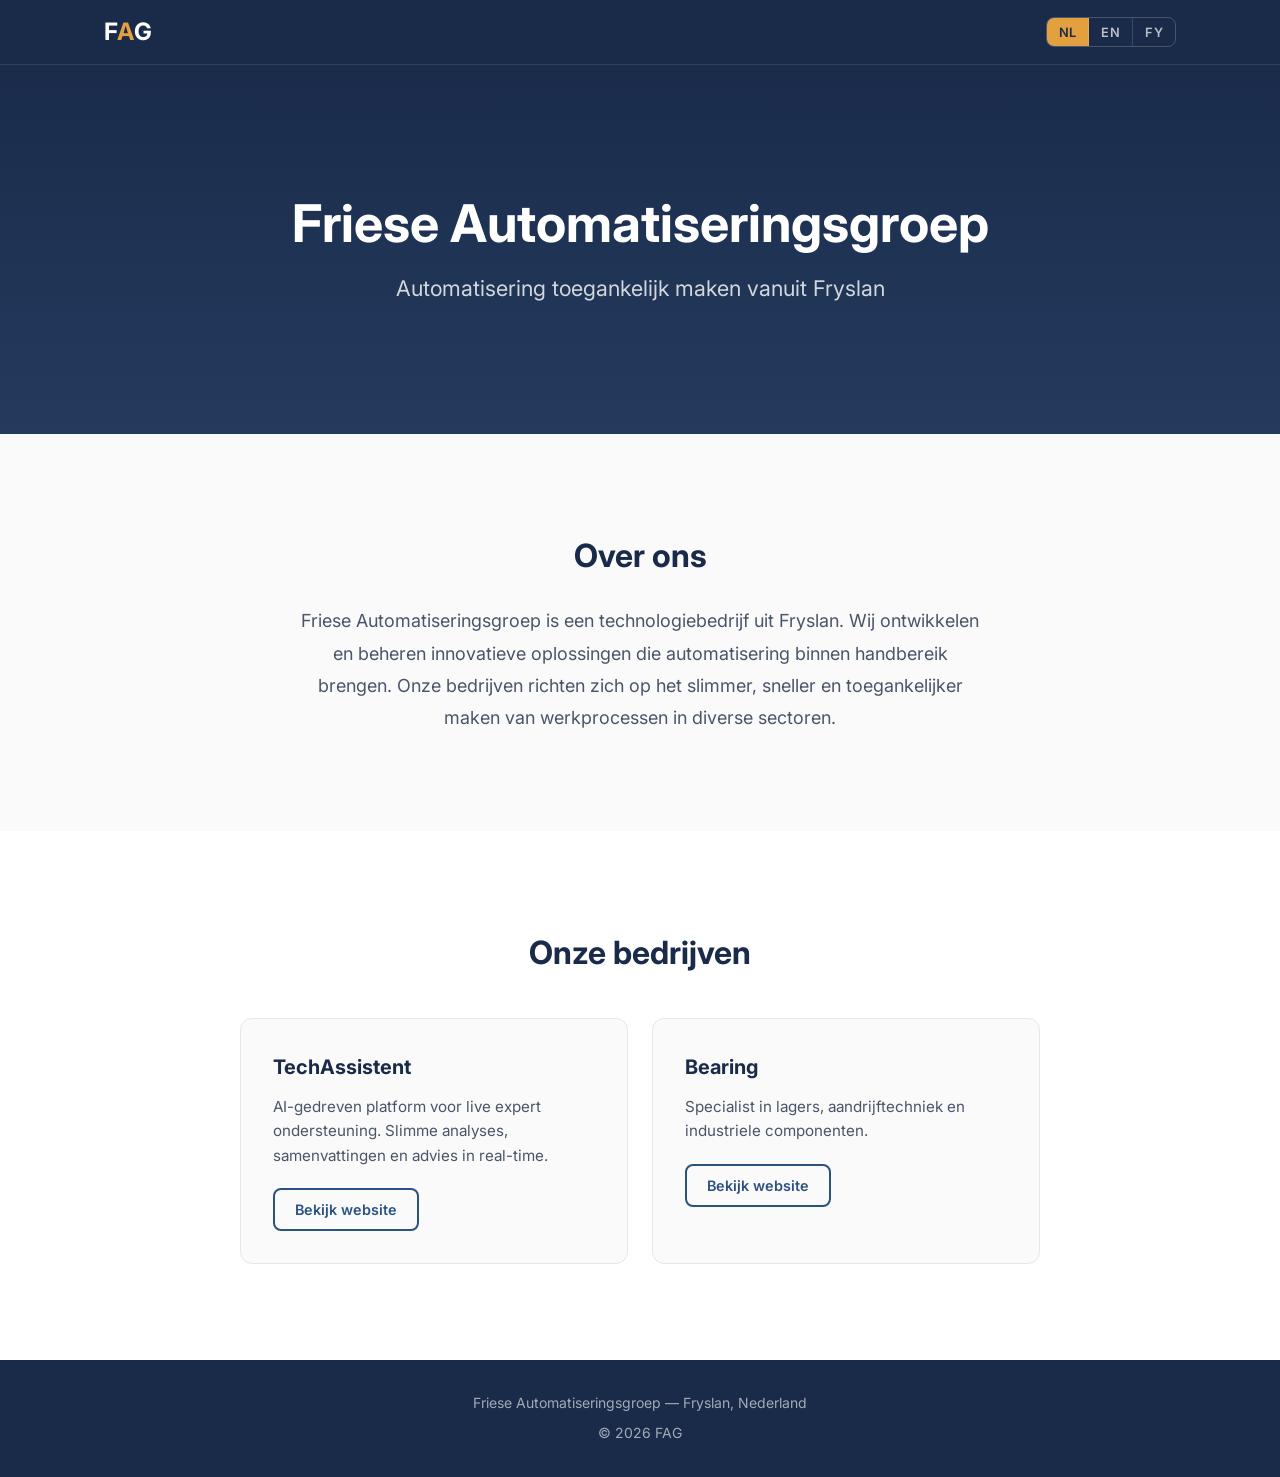
==== commit 8cadb87a: "fag.nl website" ====
--- a/fag.nl/public_html/index.html
+++ b/fag.nl/public_html/index.html
@@ -1,1652 +1,94 @@
-<!doctype html>
-<html class="no-js" lang="">
+<!DOCTYPE html>
+<html lang="nl">
+<head>
+    <meta charset="UTF-8">
+    <meta name="viewport" content="width=device-width, initial-scale=1.0">
+    <title>FAG — Friese Automatiseringsgroep</title>
+    <meta name="description" content="Friese Automatiseringsgroep — Automatisering toegankelijk maken vanuit Fryslan.">
+    <link rel="preconnect" href="https://fonts.googleapis.com">
+    <link rel="preconnect" href="https://fonts.gstatic.com" crossorigin>
+    <link href="https://fonts.googleapis.com/css2?family=Inter:wght@400;600;700&display=swap" rel="stylesheet">
+    <link rel="stylesheet" href="css/style.css">
+</head>
+<body>
 
-<head>
-    <meta charset="utf-8">
-    <meta http-equiv="x-ua-compatible" content="ie=edge">
-    <title>fag.nl</title>
-    <meta name="description" content="">
-    <meta name="viewport" content="width=device-width, initial-scale=1">
+    <!-- Header -->
+    <header class="header">
+        <div class="container">
+            <div class="logo">F<span>A</span>G</div>
+            <div class="lang-toggle">
+                <button data-set-lang="nl" class="active">NL</button>
+                <button data-set-lang="en">EN</button>
+                <button data-set-lang="fy">FY</button>
+            </div>
+        </div>
+    </header>
 
-    <link href="https://fonts.googleapis.com/css2?family=Open+Sans:wght@400;600;700&display=swap" rel="stylesheet">
-    
-    <link rel="shortcut icon" href="[data-uri]" />
-
-    <style>
-        * {
-            box-sizing: border-box;
-            margin: 0;
-        }
-        html {
-            font-size: 10px;
-            font-family: 'Open Sans', sans-serif;
-            color: #1d2a3b;
-        }
-        .container {
-            max-width: 960px;
-            margin: 0 auto;
-        }
-        .container.card {
-            margin-top: 12.3rem;
-            background-color: #ffffff;
-            border-radius: 10px;
-            box-shadow: -5px -4px 47px 3px rgba(198, 198, 198, 0.3);
-            text-align: center;
-            padding: 3.6rem;
-            /* padding-bottom: 3.6rem; */
-        }
-        .title-main {
-            font-size: 3.6rem;
-            font-weight: 700;
-            margin-top: 0;
-            margin-bottom: 2.1rem;
-        }
-        .main-image svg {
-            max-width: 61rem;
-            margin-bottom: 2rem;
-        }
-
-        .subheading{
-            font-size: 1.6rem;
-            font-weight: 600;
-            margin-bottom: 3rem;
-        }
-
-        .card .text {
-            font-size: 13px;
-            letter-spacing: 0.26px;
-
-        }
-        footer {
-            color: #b1b1b1;
-            font-size: 12px;
-            display: flex;
-            justify-content: space-between;
-            align-items: center;
-            padding-top: 1.7rem;
-        }
-        footer .logo svg {
-            width: 145px;
-            padding-left: 11px;
-        }
-        footer .left-side {
-            display: flex;
-            align-items: center;
-        }
-        /* Medias */
-        @media screen and (max-width: 1024px){
-            .container {max-width: 90%;}
-        @media screen and (max-width: 768px){
-            html {font-size: 7px;}
-            .container {
-                max-width: 90%;}
-            .container.card {margin-top: 6rem;}
-            .card .text { font-size: 1.6rem;}
-        } 
-        @media screen and (max-width: 480px){
-            html {font-size: 5.7px;}
-            .container {max-width: 95%;}
-            .title-main {font-size: 6.6vw;}
-            /* .container.card {margin-top: 2rem;} */
-            .subheading{font-size: 13px;}
-            .card .text { font-size: 12px;}
-            footer {flex-direction: column;}
-        } 
-        }
-    </style>
-
-</head>
-
-<body>
-    <section id="default-card" class="default-card">
-        <div class="container card">
-            <h1 class="title-main">fag.nl</h1>
-            <p class="subheading">Something amazing will be constructed here...</p>
-            <div class="main-image">
-                <svg version="1.1" xmlns="http://www.w3.org/2000/svg" xmlns:xlink="http://www.w3.org/1999/xlink" x="0px"
-                    y="0px" viewBox=" 0 90 500 260"  xml:space="preserve">
-                    <style type="text/css">
-                        .st0 {
-                            fill: #FFFFFF;
-                        }
-
-                        .st1 {
-                            fill: #6CDD6C;
-                        }
-
-                        .st2 {
-                            fill: #50AA50;
-                        }
-
-                        .st3 {
-                            fill: #106797;
-                        }
-
-                        .st4 {
-                            fill-rule: evenodd;
-                            clip-rule: evenodd;
-                            fill: #A3D5E9;
-                        }
-
-                        .st5 {
-                            fill-rule: evenodd;
-                            clip-rule: evenodd;
-                            fill: #106797;
-                        }
-
-                        .st6 {
-                            fill: #A3D5E9;
-                        }
-
-                        .st7 {
-                            fill: #405B91;
-                        }
-
-                        .st8 {
-                            fill: #B6D0FB;
-                        }
-
-                        .st9 {
-                            fill: #8AB436;
-                        }
-
-                        .st10 {
-                            fill: #C1E9F4;
-                        }
-
-                        .st11 {
-                            fill: #415B91;
-                        }
-                    </style>
-                    <g id="BACKGROUND">
-                        <rect class="st0" width="500" height="500" />
-                    </g>
-                    <g id="OBJECTS">
-                        <g>
-                            <g>
-                                <g>
-                                    <g>
-                                        <path class="st1" d="M317.7,334.6c-0.5-1.6-1.8-3.1-3.5-3.6s-4,0.3-4.5,1.9c-1.6-1.2-4.1-0.3-5.4,1.2c-2.1,2.4-0.5,6.4-0.1,6.6
-                                                        c0.4,0.3,1.4,0.2,1.4,0.2l15.7-0.1c0,0,2.9-0.2,4.2-0.7c2.7-1,4.5-5.1,2.8-7.2c-1.2-1.4-3.5-1.7-5.4-1.2
-                                                        C320.9,332.4,319.1,333.4,317.7,334.6" />
-                                    </g>
-                                    <g>
-                                        <path class="st2"
-                                            d="M305.3,341.5c-0.4,0-1.1,0-1.5-0.3c-0.6-0.5-2.2-4.7,0-7.3c0.9-1.1,2.3-1.8,3.7-2c0.7-0.1,1.3,0,1.9,0.3
-                                                        c0.3-0.5,0.9-1,1.5-1.3c1-0.5,2.3-0.6,3.4-0.3c1.6,0.5,2.9,1.6,3.6,3.2c1.5-1.1,3.2-2,4.8-2.4c1.9-0.5,4.5-0.3,5.9,1.4
-                                                        c0.8,1,1,2.4,0.5,4c-0.6,1.8-2,3.4-3.5,4c-1.4,0.5-4.2,0.7-4.4,0.7l-15.7,0.1C305.4,341.5,305.4,341.5,305.3,341.5z
-                                                         M307.9,332.8c-0.1,0-0.2,0-0.3,0c-1,0.1-2.2,0.7-3,1.6c-1.8,2.1-0.5,5.7-0.2,6c0.1,0,0.6,0.1,1,0.1l15.7-0.1
-                                                        c0,0,2.8-0.2,4-0.6c1.2-0.4,2.4-1.8,2.9-3.3c0.4-1.3,0.3-2.4-0.3-3.2c-1.1-1.3-3.3-1.5-4.8-1c-1.6,0.5-3.4,1.4-5,2.7
-                                                        c-0.1,0.1-0.3,0.1-0.5,0.1c-0.2,0-0.3-0.2-0.4-0.3c-0.6-1.6-1.7-2.9-3.2-3.3c-0.8-0.2-1.8-0.2-2.6,0.2
-                                                        c-0.7,0.3-1.1,0.8-1.3,1.3c-0.1,0.1-0.2,0.3-0.3,0.3c-0.2,0-0.3,0-0.5-0.1C308.9,332.9,308.4,332.8,307.9,332.8z" />
-                                    </g>
-                                </g>
-                                <g>
-                                    <g>
-                                        <g>
-                                            <path class="st2" d="M301.1,334.1c-0.4,0.8-0.6,1.6-0.5,2.5c0.1,0.4,0.8,0.4,0.8,0c-0.1-0.8,0-1.5,0.4-2.2
-                                                            C302,334,301.4,333.7,301.1,334.1L301.1,334.1z" />
-                                        </g>
-                                    </g>
-                                </g>
-                                <g>
-                                    <g>
-                                        <g>
-                                            <path class="st2" d="M298.9,334.6c-0.2,0.8-0.3,1.6-0.1,2.4c0.1,0.4,0.9,0.3,0.8-0.2c-0.2-0.7-0.1-1.3,0.1-2
-                                                            C299.8,334.4,299,334.2,298.9,334.6L298.9,334.6z" />
-                                        </g>
-                                    </g>
-                                </g>
-                                <g>
-                                    <g>
-                                        <g>
-                                            <path class="st2"
-                                                d="M303.2,333.2c0.5,0,0.5-0.7,0-0.7C302.7,332.5,302.7,333.2,303.2,333.2L303.2,333.2z" />
-                                        </g>
-                                    </g>
-                                </g>
-                                <g>
-                                    <g>
-                                        <g>
-                                            <path class="st2" d="M305.4,336.6c0,0.2,0,0.4,0,0.6c0,0.5,0.8,0.5,0.8,0c0-0.2,0-0.4,0-0.6
-                                                            C306.2,336.2,305.4,336.2,305.4,336.6L305.4,336.6z" />
-                                        </g>
-                                    </g>
-                                </g>
-                                <g>
-                                    <g>
-                                        <g>
-                                            <path class="st2" d="M318.6,337.7c0,0.1,0,0.2,0,0.3c0,0.5,0.8,0.5,0.8,0c0-0.1,0-0.2,0-0.3
-                                                            C319.4,337.2,318.6,337.2,318.6,337.7L318.6,337.7z" />
-                                        </g>
-                                    </g>
-                                </g>
-                                <g>
-                                    <g>
-                                        <g>
-                                            <path class="st2" d="M317.1,336.9c0.1,0.1,0.1,0.1,0.2,0.2c0.4,0.3,0.9-0.2,0.5-0.5c-0.1-0.1-0.1-0.1-0.2-0.2
-                                                            C317.3,336,316.8,336.5,317.1,336.9L317.1,336.9z" />
-                                        </g>
-                                    </g>
-                                </g>
-                            </g>
-                            <g>
-                                <path class="st3" d="M96.1,319.2H69.8c-0.6,0-1-0.5-1-1c0-0.6,0.5-1,1-1h26.3c0.6,0,1,0.5,1,1C97.2,318.8,96.7,319.2,96.1,319.2z
-                                                " />
-                            </g>
-                            <g>
-                                <g>
-                                    <path class="st0" d="M328,227.9h-0.8c0-0.6-0.5-1.1-1.1-1.1s-1.1,0.5-1.1,1.1h-0.8c0-1,0.8-1.9,1.9-1.9
-                                                    C327.1,226,328,226.9,328,227.9z" />
-                                </g>
-                            </g>
-                            <g>
-                                <g>
-                                    <path class="st0" d="M330.6,184.1h-0.8c0-0.6-0.5-1.1-1.1-1.1c-0.6,0-1.1,0.5-1.1,1.1h-0.8c0-1,0.8-1.9,1.9-1.9
-                                                    C329.8,182.2,330.6,183.1,330.6,184.1z" />
-                                </g>
-                            </g>
-                            <g>
-                                <g>
-                                    <g>
-                                        <path class="st3"
-                                            d="M237,336.3h-35.8l0.6-1.4c2.3-5.6,2.6-10.3,2.2-15.8L204,318l30.2-0.1l0,1c0,3.5,1,11.5,2.4,16L237,336.3z
-                                                         M204.3,334.2h29.9c-1.2-4.4-1.9-10.6-2.1-14.3l-25.9,0.1C206.5,324.9,206.2,329.2,204.3,334.2z" />
-                                    </g>
-                                </g>
-                            </g>
-                            <g>
-                                <g>
-                                    <g>
-                                        <path class="st3" d="M191,319.9c-27.2,0-49.2-0.1-50.1-0.5c-2.3-0.8-5.4-4.1-5.4-6.3c-0.1-5-0.3-11.7-0.5-19.5
-                                                        c-0.7-23.5-1.8-55.8-0.4-73.6c0.2-3.3,2.9-5.8,6.1-5.8c0,0,0.1,0,0.1,0l156.6,0.2c3.3,0.1,6,2.7,6,6.1
-                                                        c0.1,5.2,0.3,10.5,0.5,15.9c0.7,22.6,1.5,46-1,68.1c-0.1,0.9-0.1,1.8-0.2,2.8c-0.2,4.6-0.5,10.4-6.4,11.6
-                                                        C293.2,319.5,235.2,319.9,191,319.9z M140.6,215.9c-2.4,0-4.3,1.8-4.5,4.2c-1.3,17.8-0.3,49.9,0.4,73.4
-                                                        c0.2,7.8,0.5,14.6,0.5,19.5c0,1.4,2.4,4.1,4.3,4.8c3.3,0.7,150.6,0.2,154.4-0.5c4.7-0.9,4.9-5.6,5.1-10c0-1,0.1-2,0.2-2.9
-                                                        c2.5-22,1.7-45.3,1-67.8c-0.2-5.4-0.3-10.7-0.5-15.9c-0.1-2.5-2-4.4-4.4-4.5L140.6,215.9C140.6,215.9,140.6,215.9,140.6,215.9z
-                                                        " />
-                                    </g>
-                                </g>
-                            </g>
-                            <g>
-                                <g>
-                                    <path class="st4"
-                                        d="M292.9,219.8l-147.6-0.2c-2.7,0-4.9,1.8-5.1,4.2c-1.7,19.8,0.6,61,0.9,77.6c0,1.6,2.7,4,4.6,4.6
-                                                    c2.2,0.7,142.5,0.2,145.9-0.4c6.2-1.1,5.1-7.4,5.6-11.4c2.9-22.8,1.1-47.6,0.5-69.9C297.8,221.8,295.6,219.9,292.9,219.8z" />
-                                </g>
-                            </g>
-                            <g>
-                                <g>
-                                    <g>
-                                        <path class="st3" d="M249.8,342h-61.4c-2.4,0-3.7-1.9-3.7-3.8c0-1.9,1.3-3.8,3.7-3.8h61.4c2.4,0,3.7,1.9,3.7,3.8
-                                                        C253.6,340,252.3,342,249.8,342z M188.4,336c-1.6,0-2,1.3-2,2.1c0,0.8,0.4,2.1,2,2.1h61.4c1.6,0,2-1.3,2-2.1
-                                                        c0-0.8-0.4-2.1-2-2.1H188.4z" />
-                                    </g>
-                                </g>
-                            </g>
-                            <g>
-                                <g>
-                                    <g>
-                                        <g>
-                                            <g>
-                                                <path class="st5" d="M145.7,312C145.3,312,145.3,312,145.7,312" />
-                                            </g>
-                                        </g>
-                                    </g>
-                                    <g>
-                                        <g>
-                                            <g>
-                                                <g>
-                                                    <path class="st3"
-                                                        d="M145.7,314.1c2.8,0,2.8-4.3,0-4.3C142.9,309.8,142.9,314.1,145.7,314.1L145.7,314.1z" />
-                                                </g>
-                                            </g>
-                                        </g>
-                                    </g>
-                                </g>
-                                <g>
-                                    <g>
-                                        <g>
-                                            <g>
-                                                <path class="st5" d="M154.3,312C154,312,154,312,154.3,312" />
-                                            </g>
-                                        </g>
-                                    </g>
-                                    <g>
-                                        <g>
-                                            <g>
-                                                <g>
-                                                    <path class="st3"
-                                                        d="M154.3,314.1c2.8,0,2.8-4.3,0-4.3C151.6,309.8,151.6,314.1,154.3,314.1L154.3,314.1z" />
-                                                </g>
-                                            </g>
-                                        </g>
-                                    </g>
-                                </g>
-                                <g>
-                                    <g>
-                                        <g>
-                                            <g>
-                                                <path class="st5" d="M163,312C162.6,312,162.6,312,163,312" />
-                                            </g>
-                                        </g>
-                                    </g>
-                                    <g>
-                                        <g>
-                                            <g>
-                                                <g>
-                                                    <path class="st3"
-                                                        d="M163,314.1c2.8,0,2.8-4.3,0-4.3C160.2,309.8,160.2,314.1,163,314.1L163,314.1z" />
-                                                </g>
-                                            </g>
-                                        </g>
-                                    </g>
-                                </g>
-                            </g>
-                            <g>
-                                <g>
-                                    <g>
-                                        <g>
-                                            <path class="st5" d="M219.1,217.6C219,217.6,219,217.6,219.1,217.6" />
-                                        </g>
-                                    </g>
-                                </g>
-                                <g>
-                                    <g>
-                                        <g>
-                                            <g>
-                                                <path class="st3"
-                                                    d="M219.1,218.6c1.3,0,1.3-2,0-2C217.8,216.6,217.8,218.6,219.1,218.6L219.1,218.6z" />
-                                            </g>
-                                        </g>
-                                    </g>
-                                </g>
-                            </g>
-                            <g>
-                                <g>
-                                    <polygon class="st6"
-                                        points="392.3,337.9 371.2,337.9 379.3,311.2 384.2,311.2 				" />
-                                </g>
-                                <g>
-                                    <rect x="369.4" y="337.9" class="st6" width="24.7" height="3.1" />
-                                </g>
-                                <g>
-                                    <polygon class="st3"
-                                        points="373.2,331.2 371.2,337.9 392.3,337.9 390.3,331.2 				" />
-                                </g>
-                                <g>
-                                    <polygon class="st3"
-                                        points="375.2,324.5 388.2,324.5 386.2,317.8 377.3,317.8 				" />
-                                </g>
-                            </g>
-                            <g id="XMLID_11_">
-                                <g id="XMLID_493_">
-                                    <path class="st6"
-                                        d="M401,340.8h4.7v-18.2h24.1v18.2h4.7v-18.2h5v-14.5h-4v-1.3h-6.8v1.3h-21.4v-1.3h-6.8v1.3h-4.4v14.5h4.9
-                                                    V340.8z M437.9,309.6L437.9,309.6l-2.9,11.5h-5.2l2.9-11.5H437.9z M424.4,321.1h-5.2l2.9-11.5h5.2L424.4,321.1z M413.9,321.1
-                                                    h-5.2l2.9-11.5h5.2L413.9,321.1z M401,309.6h5.2l-2.9,11.5h-5.2L401,309.6z" />
-                                </g>
-                            </g>
-                            <g>
-                                <g>
-                                    <g>
-                                        <path class="st6" d="M170,163.1l1.4-1.4c0.3-0.3,0.3-0.7,0-1l-1.2-1.2c-0.3-0.3-0.4-0.8-0.2-1.2l1-2.4c0.1-0.4,0.5-0.7,0.9-0.7
-                                                        h1.7c0.4,0,0.7-0.3,0.7-0.7v-2c0-0.4-0.3-0.7-0.7-0.7H172c-0.4,0-0.8-0.3-0.9-0.7l-1-2.4c-0.2-0.4-0.1-0.9,0.2-1.2l1.2-1.2
-                                                        c0.3-0.3,0.3-0.7,0-1l-1.4-1.4c-0.3-0.3-0.7-0.3-1,0l-1.2,1.2c-0.3,0.3-0.8,0.4-1.2,0.2l-2.4-1c-0.4-0.1-0.7-0.5-0.7-0.9v-1.7
-                                                        c0-0.4-0.3-0.7-0.7-0.7h-2c-0.4,0-0.7,0.3-0.7,0.7v1.7c0,0.4-0.3,0.8-0.7,0.9l-2.4,1c-0.4,0.2-0.9,0.1-1.2-0.2l-1.2-1.2
-                                                        c-0.3-0.3-0.7-0.3-1,0l-1.4,1.4c-0.3,0.3-0.3,0.7,0,1l1.2,1.2c0.3,0.3,0.4,0.8,0.2,1.2l-1,2.4c-0.1,0.4-0.5,0.7-0.9,0.7h-1.7
-                                                        c-0.4,0-0.7,0.3-0.7,0.7v2c0,0.4,0.3,0.7,0.7,0.7h1.7c0.4,0,0.8,0.3,0.9,0.7l1,2.4c0.2,0.4,0.1,0.9-0.2,1.2l-1.2,1.2
-                                                        c-0.3,0.3-0.3,0.7,0,1l1.4,1.4c0.3,0.3,0.7,0.3,1,0l1.2-1.2c0.3-0.3,0.8-0.4,1.2-0.2l2.4,1c0.4,0.1,0.7,0.5,0.7,0.9v1.7
-                                                        c0,0.4,0.3,0.7,0.7,0.7h2c0.4,0,0.7-0.3,0.7-0.7v-1.7c0-0.4,0.3-0.8,0.7-0.9l2.4-1c0.4-0.2,0.9-0.1,1.2,0.2l1.2,1.2
-                                                        C169.3,163.3,169.8,163.3,170,163.1z M161.8,159.2c-3.2,0-5.8-2.6-5.8-5.8c0-3.2,2.6-5.8,5.8-5.8c3.2,0,5.8,2.6,5.8,5.8
-                                                        C167.6,156.6,165,159.2,161.8,159.2z" />
-                                    </g>
-                                </g>
-                                <g>
-                                    <g>
-                                        <path class="st6" d="M183.5,168.6l-0.4-1.2c-0.1-0.2-0.3-0.4-0.6-0.3l-1,0.3c-0.2,0.1-0.5,0-0.7-0.3l-1-1.3
-                                                        c-0.2-0.2-0.2-0.5-0.1-0.7l0.5-0.9c0.1-0.2,0-0.5-0.2-0.6L179,163c-0.2-0.1-0.5,0-0.6,0.2l-0.5,0.9c-0.1,0.2-0.4,0.4-0.7,0.3
-                                                        l-1.6-0.2c-0.2,0-0.5-0.2-0.6-0.4l-0.3-1c-0.1-0.2-0.3-0.4-0.6-0.3l-1.2,0.4c-0.2,0.1-0.4,0.3-0.3,0.6l0.3,1
-                                                        c0.1,0.2,0,0.5-0.3,0.7l-1.3,1c-0.2,0.2-0.5,0.2-0.7,0.1l-0.9-0.5c-0.2-0.1-0.5,0-0.6,0.2l-0.6,1.1c-0.1,0.2,0,0.5,0.2,0.6
-                                                        l0.9,0.5c0.2,0.1,0.4,0.4,0.3,0.7l-0.2,1.6c0,0.2-0.2,0.5-0.4,0.6l-1,0.3c-0.2,0.1-0.4,0.3-0.3,0.6l0.4,1.2
-                                                        c0.1,0.2,0.3,0.4,0.6,0.3l1-0.3c0.2-0.1,0.5,0,0.7,0.2l1,1.3c0.2,0.2,0.2,0.5,0.1,0.7l-0.5,0.9c-0.1,0.2,0,0.5,0.2,0.6l1.1,0.6
-                                                        c0.2,0.1,0.5,0,0.6-0.2l0.5-0.9c0.1-0.2,0.4-0.4,0.7-0.3l1.6,0.2c0.3,0,0.5,0.2,0.6,0.4l0.3,1c0.1,0.2,0.3,0.4,0.6,0.3l1.2-0.4
-                                                        c0.2-0.1,0.4-0.3,0.3-0.6l-0.3-1c-0.1-0.2,0-0.5,0.2-0.7l1.3-1c0.2-0.2,0.5-0.2,0.7-0.1l0.9,0.5c0.2,0.1,0.5,0,0.6-0.2l0.6-1.1
-                                                        c0.1-0.2,0-0.5-0.2-0.6l-0.9-0.5c-0.2-0.1-0.4-0.4-0.3-0.7l0.2-1.6c0-0.2,0.2-0.5,0.4-0.6l1-0.3
-                                                        C183.4,169,183.6,168.8,183.5,168.6z M179,171.9c-0.9,1.8-3.1,2.4-4.9,1.5c-1.8-0.9-2.4-3.1-1.5-4.9c0.9-1.8,3.1-2.4,4.9-1.5
-                                                        C179.3,168,179.9,170.2,179,171.9z" />
-                                    </g>
-                                </g>
-                            </g>
-                            <g>
-                                <path class="st3" d="M242.4,191.3h-32.6c-0.6,0-1-0.5-1-1c0-0.6,0.5-1,1-1h32.6c0.6,0,1,0.5,1,1
-                                                C243.4,190.9,243,191.3,242.4,191.3z" />
-                            </g>
-                            <g>
-                                <path class="st3" d="M176,206.1h-52.7c-0.6,0-1-0.5-1-1c0-0.6,0.5-1,1-1H176c0.6,0,1,0.5,1,1C177.1,205.7,176.6,206.1,176,206.1z
-                                                " />
-                            </g>
-                            <g>
-                                <path class="st3" d="M428.5,234.2h-52.7c-0.6,0-1-0.5-1-1c0-0.6,0.5-1,1-1h52.7c0.6,0,1,0.5,1,1
-                                                C429.5,233.7,429.1,234.2,428.5,234.2z" />
-                            </g>
-                            <g>
-                                <path class="st3"
-                                    d="M449.2,343H50.8c-0.6,0-1-0.5-1-1c0-0.6,0.5-1,1-1h398.4c0.6,0,1,0.5,1,1C450.2,342.5,449.8,343,449.2,343z" />
-                            </g>
-                            <g>
-                                <g>
-                                    <g>
-                                        <path class="st6"
-                                            d="M303.1,178.3c-2.2,0-4.3,0.9-5.9,2.4c-2.7,2.7-3.2,6.9-1.3,10.1l0.1,0.2l-8.5,8.5c0,0-0.4,0.4-0.4,1
-                                                        c0,0.4,0.2,0.9,0.6,1.3c0.5,0.5,0.9,0.7,1.4,0.7c0.6,0,1-0.3,1-0.3l8.4-8.5l0.2,0.1c1.3,0.8,2.7,1.1,4.2,1.1
-                                                        c2.2,0,4.3-0.9,5.9-2.4c3.3-3.3,3.3-8.6,0-11.8C307.4,179.2,305.3,178.3,303.1,178.3z M303.1,192.5c-3.2,0-5.9-2.6-5.9-5.9
-                                                        c0-3.2,2.6-5.9,5.9-5.9l0,0c3.2,0,5.9,2.6,5.9,5.9C308.9,189.9,306.3,192.5,303.1,192.5z" />
-                                    </g>
-                                </g>
-                                <g>
-                                    <g>
-                                        <path class="st6" d="M300,187.9h6.1v-1.6H300V187.9z" />
-                                    </g>
-                                </g>
-                            </g>
-                            <g>
-                                <g>
-                                    <path class="st3" d="M147.7,341.1c-0.6,0-1-0.5-1-1v-79.9c0-0.6,0.5-1,1-1c0.6,0,1,0.5,1,1V340
-                                                    C148.8,340.6,148.3,341.1,147.7,341.1z" />
-                                </g>
-                                <g>
-                                    <path class="st3" d="M166.3,341.1c-0.6,0-1-0.5-1-1v-79.9c0-0.6,0.5-1,1-1c0.6,0,1,0.5,1,1V340
-                                                    C167.3,340.6,166.9,341.1,166.3,341.1z" />
-                                </g>
-                                <g>
-                                    <path class="st3"
-                                        d="M166.3,266.7h-18.6c-0.6,0-1-0.5-1-1s0.5-1,1-1h18.6c0.6,0,1,0.5,1,1S166.9,266.7,166.3,266.7z" />
-                                </g>
-                                <g>
-                                    <path class="st3" d="M166.3,275.8h-18.6c-0.6,0-1-0.5-1-1c0-0.6,0.5-1,1-1h18.6c0.6,0,1,0.5,1,1
-                                                    C167.3,275.3,166.9,275.8,166.3,275.8z" />
-                                </g>
-                                <g>
-                                    <path class="st3" d="M166.3,284.9h-18.6c-0.6,0-1-0.5-1-1c0-0.6,0.5-1,1-1h18.6c0.6,0,1,0.5,1,1
-                                                    C167.3,284.4,166.9,284.9,166.3,284.9z" />
-                                </g>
-                                <g>
-                                    <path class="st3" d="M166.3,294h-18.6c-0.6,0-1-0.5-1-1c0-0.6,0.5-1,1-1h18.6c0.6,0,1,0.5,1,1C167.3,293.6,166.9,294,166.3,294z
-                                                    " />
-                                </g>
-                                <g>
-                                    <path class="st3" d="M166.3,303.2h-18.6c-0.6,0-1-0.5-1-1c0-0.6,0.5-1,1-1h18.6c0.6,0,1,0.5,1,1
-                                                    C167.3,302.7,166.9,303.2,166.3,303.2z" />
-                                </g>
-                                <g>
-                                    <path class="st3" d="M166.3,312.3h-18.6c-0.6,0-1-0.5-1-1c0-0.6,0.5-1,1-1h18.6c0.6,0,1,0.5,1,1
-                                                    C167.3,311.8,166.9,312.3,166.3,312.3z" />
-                                </g>
-                                <g>
-                                    <path class="st3" d="M166.3,321.4h-18.6c-0.6,0-1-0.5-1-1c0-0.6,0.5-1,1-1h18.6c0.6,0,1,0.5,1,1
-                                                    C167.3,320.9,166.9,321.4,166.3,321.4z" />
-                                </g>
-                                <g>
-                                    <path class="st3" d="M166.3,330.5h-18.6c-0.6,0-1-0.5-1-1c0-0.6,0.5-1,1-1h18.6c0.6,0,1,0.5,1,1
-                                                    C167.3,330.1,166.9,330.5,166.3,330.5z" />
-                                </g>
-                            </g>
-                            <g>
-                                <g>
-                                    <path class="st3"
-                                        d="M122.5,264c-0.6,0-1-0.5-1-1v-4c0-0.6,0.5-1,1-1c0.6,0,1,0.5,1,1v4C123.5,263.6,123,264,122.5,264z" />
-                                </g>
-                                <g>
-                                    <path class="st3"
-                                        d="M124.5,262h-4c-0.6,0-1-0.5-1-1s0.5-1,1-1h4c0.6,0,1,0.5,1,1S125.1,262,124.5,262z" />
-                                </g>
-                            </g>
-                            <g>
-                                <g>
-                                    <path class="st3" d="M215.7,119.6c-0.6,0-1-0.5-1-1v-4c0-0.6,0.5-1,1-1c0.6,0,1,0.5,1,1v4C216.8,119.1,216.3,119.6,215.7,119.6z
-                                                    " />
-                                </g>
-                                <g>
-                                    <path class="st3"
-                                        d="M217.8,117.6h-4c-0.6,0-1-0.5-1-1s0.5-1,1-1h4c0.6,0,1,0.5,1,1S218.3,117.6,217.8,117.6z" />
-                                </g>
-                            </g>
-                            <g>
-                                <g>
-                                    <path class="st3" d="M248.4,328.7c-0.1,0-0.2,0-0.3,0l-3.9-1.1c-0.6-0.2-0.9-0.7-0.7-1.3c0.2-0.6,0.7-0.9,1.3-0.7l3.9,1.1
-                                                    c0.6,0.2,0.9,0.7,0.7,1.3C249.3,328.4,248.9,328.7,248.4,328.7z" />
-                                </g>
-                                <g>
-                                    <path class="st3"
-                                        d="M245.9,330c-0.1,0-0.2,0-0.3,0c-0.6-0.2-0.9-0.7-0.7-1.3l1.1-3.9c0.2-0.6,0.7-0.9,1.3-0.7
-                                                    c0.6,0.2,0.9,0.7,0.7,1.3l-1.1,3.9C246.8,329.8,246.4,330,245.9,330z" />
-                                </g>
-                            </g>
-                            <g>
-                                <g>
-                                    <path class="st3" d="M228,206.7c-0.1,0-0.2,0-0.3,0l-3.9-1.1c-0.6-0.2-0.9-0.7-0.7-1.3c0.2-0.6,0.7-0.9,1.3-0.7l3.9,1.1
-                                                    c0.6,0.2,0.9,0.7,0.7,1.3C228.9,206.4,228.5,206.7,228,206.7z" />
-                                </g>
-                                <g>
-                                    <path class="st3"
-                                        d="M225.5,208.1c-0.1,0-0.2,0-0.3,0c-0.6-0.2-0.9-0.7-0.7-1.3l1.1-3.9c0.2-0.6,0.7-0.9,1.3-0.7
-                                                    c0.6,0.2,0.9,0.7,0.7,1.3l-1.1,3.9C226.4,207.8,226,208.1,225.5,208.1z" />
-                                </g>
-                            </g>
-                            <g>
-                                <g>
-                                    <g>
-                                        <circle class="st6" cx="225.3" cy="168.5" r="14.4" />
-                                    </g>
-                                </g>
-                                <g>
-                                    <g>
-                                        <g>
-                                            <circle class="st0" cx="225.3" cy="168.5" r="10.8" />
-                                        </g>
-                                    </g>
-                                    <g>
-                                        <g>
-                                            <g>
-                                                <path class="st3"
-                                                    d="M225.3,179.7c-6.2,0-11.2-5-11.2-11.2s5-11.2,11.2-11.2s11.2,5,11.2,11.2S231.5,179.7,225.3,179.7z
-                                                                 M225.3,158.1c-5.7,0-10.4,4.7-10.4,10.4s4.7,10.4,10.4,10.4c5.7,0,10.4-4.7,10.4-10.4S231,158.1,225.3,158.1z" />
-                                            </g>
-                                        </g>
-                                    </g>
-                                </g>
-                                <g>
-                                    <g>
-                                        <g>
-                                            <path class="st3" d="M225.3,168.9c-0.2,0-0.4-0.2-0.4-0.4V163c0-0.2,0.2-0.4,0.4-0.4c0.2,0,0.4,0.2,0.4,0.4v5.5
-                                                            C225.7,168.7,225.5,168.9,225.3,168.9z" />
-                                        </g>
-                                    </g>
-                                    <g>
-                                        <g>
-                                            <path class="st3" d="M231.7,168.9h-6.4c-0.2,0-0.4-0.2-0.4-0.4c0-0.2,0.2-0.4,0.4-0.4h6.4c0.2,0,0.4,0.2,0.4,0.4
-                                                            C232.2,168.7,232,168.9,231.7,168.9z" />
-                                        </g>
-                                    </g>
-                                </g>
-                                <g>
-                                    <g>
-                                        <g>
-                                            <circle class="st7" cx="225.3" cy="158.9" r="0.4" />
-                                        </g>
-                                    </g>
-                                    <g>
-                                        <g>
-                                            <ellipse transform="matrix(0.7071 -0.7071 0.7071 0.7071 -46.3674 211.4673)"
-                                                class="st7" cx="232.1" cy="161.7" rx="0.4" ry="0.4" />
-                                        </g>
-                                    </g>
-                                    <g>
-                                        <g>
-                                            <circle class="st7" cx="234.9" cy="168.5" r="0.4" />
-                                        </g>
-                                    </g>
-                                    <g>
-                                        <g>
-                                            <ellipse transform="matrix(0.7072 -0.707 0.707 0.7072 -55.9446 215.4091)"
-                                                class="st7" cx="232.1" cy="175.2" rx="0.4" ry="0.4" />
-                                        </g>
-                                    </g>
-                                    <g>
-                                        <g>
-                                            <circle class="st7" cx="225.3" cy="178" r="0.4" />
-                                        </g>
-                                    </g>
-                                    <g>
-                                        <g>
-                                            <ellipse transform="matrix(0.707 -0.7072 0.7072 0.707 -59.9044 205.8822)"
-                                                class="st7" cx="218.5" cy="175.2" rx="0.4" ry="0.4" />
-                                        </g>
-                                    </g>
-                                    <g>
-                                        <g>
-                                            <circle class="st7" cx="215.7" cy="168.5" r="0.4" />
-                                        </g>
-                                    </g>
-                                    <g>
-                                        <g>
-                                            <ellipse transform="matrix(0.7071 -0.7071 0.7071 0.7071 -50.333 201.8934)"
-                                                class="st7" cx="218.5" cy="161.7" rx="0.4" ry="0.4" />
-                                        </g>
-                                    </g>
-                                </g>
-                                <g>
-                                    <g>
-                                        <g>
-                                            <path class="st7" d="M246.4,163h-6c-0.2,0-0.4-0.2-0.4-0.4c0-0.2,0.2-0.4,0.4-0.4h6c0.2,0,0.4,0.2,0.4,0.4
-                                                            C246.8,162.8,246.6,163,246.4,163z" />
-                                        </g>
-                                    </g>
-                                    <g>
-                                        <g>
-                                            <path class="st7" d="M246.4,174.8h-6c-0.2,0-0.4-0.2-0.4-0.4c0-0.2,0.2-0.4,0.4-0.4h6c0.2,0,0.4,0.2,0.4,0.4
-                                                            C246.8,174.6,246.6,174.8,246.4,174.8z" />
-                                        </g>
-                                    </g>
-                                    <g>
-                                        <g>
-                                            <path class="st7" d="M253.9,168.9h-11.3c-0.2,0-0.4-0.2-0.4-0.4c0-0.2,0.2-0.4,0.4-0.4h11.3c0.2,0,0.4,0.2,0.4,0.4
-                                                            C254.3,168.7,254.1,168.9,253.9,168.9z" />
-                                        </g>
-                                    </g>
-                                </g>
-                            </g>
-                            <g>
-                                <g>
-                                    <rect x="266.9" y="324.5" class="st3" width="6.7" height="6.7" />
-                                    <path class="st3"
-                                        d="M274.1,331.7h-7.7V324h7.7V331.7z M267.5,330.7h5.6V325h-5.6V330.7z" />
-                                </g>
-                                <g>
-                                    <g>
-                                        <g>
-                                            <path class="st3"
-                                                d="M282.1,326h-6c-0.2,0-0.4-0.2-0.4-0.4s0.2-0.4,0.4-0.4h6c0.2,0,0.4,0.2,0.4,0.4S282.3,326,282.1,326z" />
-                                        </g>
-                                    </g>
-                                    <g>
-                                        <g>
-                                            <path class="st3" d="M284.4,330.6h-8.2c-0.3,0-0.6-0.2-0.6-0.4c0-0.2,0.3-0.4,0.6-0.4h8.2c0.3,0,0.6,0.2,0.6,0.4
-                                                            C284.9,330.4,284.7,330.6,284.4,330.6z" />
-                                        </g>
-                                    </g>
-                                    <g>
-                                        <g>
-                                            <path class="st3" d="M287.3,328.1H276c-0.2,0-0.4-0.2-0.4-0.4c0-0.2,0.2-0.4,0.4-0.4h11.3c0.2,0,0.4,0.2,0.4,0.4
-                                                            C287.7,328,287.6,328.1,287.3,328.1z" />
-                                        </g>
-                                    </g>
-                                </g>
-                            </g>
-                            <g>
-                                <g>
-                                    <rect x="120.2" y="226.5"
-                                        transform="matrix(-1 -1.224647e-16 1.224647e-16 -1 247.1112 459.6004)"
-                                        class="st0" width="6.7" height="6.7" />
-                                    <path class="st3"
-                                        d="M127.4,233.7h-7.7v-7.7h7.7V233.7z M120.7,232.6h5.6V227h-5.6V232.6z" />
-                                </g>
-                                <g>
-                                    <g>
-                                        <g>
-                                            <path class="st3" d="M111.8,227.9h6c0.2,0,0.4-0.2,0.4-0.4c0-0.2-0.2-0.4-0.4-0.4h-6c-0.2,0-0.4,0.2-0.4,0.4
-                                                            C111.3,227.7,111.5,227.9,111.8,227.9z" />
-                                        </g>
-                                    </g>
-                                    <g>
-                                        <g>
-                                            <path class="st3" d="M109.5,232.5h8.2c0.3,0,0.6-0.2,0.6-0.4s-0.3-0.4-0.6-0.4h-8.2c-0.3,0-0.6,0.2-0.6,0.4
-                                                            S109.2,232.5,109.5,232.5z" />
-                                        </g>
-                                    </g>
-                                    <g>
-                                        <g>
-                                            <path class="st3" d="M106.5,230.1h11.3c0.2,0,0.4-0.2,0.4-0.4c0-0.2-0.2-0.4-0.4-0.4h-11.3c-0.2,0-0.4,0.2-0.4,0.4
-                                                            C106.1,229.9,106.3,230.1,106.5,230.1z" />
-                                        </g>
-                                    </g>
-                                </g>
-                            </g>
-                            <g>
-                                <g>
-                                    <rect x="324" y="251.6" class="st3" width="2.1" height="89.2" />
-                                </g>
-                                <g>
-                                    <path class="st6" d="M325.3,262.4h-0.5c-3.4,0-6.2-2.8-6.2-6.2V248c0-3.4,2.8-6.2,6.2-6.2h0.5c3.4,0,6.2,2.8,6.2,6.2v8.2
-                                                    C331.4,259.6,328.7,262.4,325.3,262.4z" />
-                                </g>
-                                <g>
-                                    <g>
-                                        <path class="st3" d="M333.4,256.4c0.7,0.1,1.5,0.2,2.2,0.4c0.5,0.1,0.7-0.7,0.2-0.7c-0.7-0.1-1.5-0.2-2.2-0.4
-                                                        C333.1,255.6,332.9,256.3,333.4,256.4L333.4,256.4z" />
-                                    </g>
-                                </g>
-                                <g>
-                                    <g>
-                                        <path class="st3" d="M333.3,251.6c0.6-0.1,1.1-0.1,1.7-0.1c0.5,0,0.5-0.7,0-0.8c-0.6-0.1-1.3,0-1.9,0.1
-                                                        C332.6,251,332.8,251.7,333.3,251.6L333.3,251.6z" />
-                                    </g>
-                                </g>
-                                <g>
-                                    <g>
-                                        <path class="st3" d="M333.1,247.3c0.6-0.2,1.1-0.4,1.7-0.7c0.5-0.2,0.3-0.9-0.2-0.8c-0.6,0.2-1.1,0.4-1.7,0.7
-                                                        C332.4,246.7,332.6,247.5,333.1,247.3L333.1,247.3z" />
-                                    </g>
-                                </g>
-                                <g>
-                                    <g>
-                                        <path class="st3" d="M314,257.1c0.6-0.1,1.1-0.2,1.7-0.4c0.5-0.2,0.3-0.9-0.2-0.8c-0.5,0.2-1.1,0.3-1.7,0.4
-                                                        C313.3,256.4,313.5,257.2,314,257.1L314,257.1z" />
-                                    </g>
-                                </g>
-                                <g>
-                                    <g>
-                                        <path class="st3" d="M313,251.6c0.7,0,1.4,0.1,2.1,0.3c0.5,0.1,0.7-0.6,0.2-0.8c-0.8-0.2-1.5-0.3-2.3-0.4
-                                                        C312.5,250.8,312.5,251.6,313,251.6L313,251.6z" />
-                                    </g>
-                                </g>
-                                <g>
-                                    <g>
-                                        <path class="st3" d="M313.7,245.2c0.6,0.2,1.1,0.4,1.7,0.5c0.5,0.2,0.7-0.6,0.2-0.8c-0.6-0.2-1.1-0.4-1.7-0.5
-                                                        C313.4,244.3,313.2,245,313.7,245.2L313.7,245.2z" />
-                                    </g>
-                                </g>
-                                <g>
-                                    <polygon class="st3" points="320.2,342 321.6,330 328.3,330 329.9,341.8 				" />
-                                </g>
-                            </g>
-                            <g>
-                                <g>
-                                    <g>
-                                        <g>
-                                            <path class="st1"
-                                                d="M129.9,284.9c-0.3-1.9-1.6-6.8-4.6-5.2c-4.8,2.5,1,12-4.8,13.7c-0.3-3.8-1.1-6.4-2.8-6.2
-                                                            c-3.5,0.3-2.6,8.5-2.7,10.4c-0.1,1.8-0.1,3.7-0.2,5.6c-4.2,0.7-3.3-10.1-5.9-11.6c-3.9-2.3-4.8,2.9-4.7,5.3
-                                                            c0.2,4.1,1.3,9,5.1,11.1c1.3,0.7,3.5,1.5,5.2,1.4c0,3.3,0.1,6.5,0.7,9.6c0,0,0.1,0,0.1,0c0,0,0,0,0,0l2.3,0.1c0,0,0,0,0,0
-                                                            c0,1,1.6,1,1.6,0c0-2,1.2-11.6,1.4-19.8c1.9,0.3,4.2-0.6,5.5-1.6C130.1,294.8,130.6,289.4,129.9,284.9z" />
-                                        </g>
-                                        <g>
-                                            <path class="st2" d="M118.4,320.3c-0.2,0-0.5-0.1-0.7-0.2c-0.2-0.2-0.4-0.4-0.5-0.7l-1.7-0.1l-0.6,0l-0.1-0.4
-                                                            c-0.5-2.6-0.7-5.6-0.7-9.2c-1.9,0-4-0.9-5-1.5c-4.1-2.3-5.2-7.5-5.3-11.5c-0.1-1.6,0.3-4.9,2.1-6c0.9-0.5,2-0.4,3.3,0.3
-                                                            c1.2,0.7,1.7,2.9,2.2,5.5c0.7,3.5,1.4,6,3,6l0-0.9c0.1-1.5,0.1-2.9,0.2-4.4c0-0.3,0-0.7,0-1.2c-0.1-3.2-0.3-9.3,3.1-9.6
-                                                            c0.5-0.1,1,0.1,1.4,0.5c0.9,0.8,1.6,2.6,1.8,5.6c2.1-1,2-3.4,1.9-6.3c-0.1-2.9-0.3-5.9,2.3-7.2c0.8-0.4,1.6-0.5,2.3-0.1
-                                                            c2.1,1.1,2.8,5.2,2.9,5.7l0,0c0.6,3.5,0.8,9.8-3.9,13.2c-1.3,1-3.5,1.8-5.4,1.7c-0.1,5.4-0.7,11.2-1,15.2
-                                                            c-0.2,2-0.3,3.5-0.3,4.2c0,0.5-0.2,0.8-0.6,1C118.9,320.2,118.7,320.3,118.4,320.3z M115.6,318.5l2.5,0.1l0,0.4
-                                                            c0,0.2,0.1,0.3,0.1,0.3c0.1,0.1,0.3,0.1,0.4,0c0.1-0.1,0.2-0.1,0.2-0.3c0-0.7,0.1-2.2,0.3-4.2c0.4-4,0.9-10.2,1-15.6l0-0.5
-                                                            l0.5,0.1c1.7,0.3,4-0.6,5.2-1.5c4.3-3.2,4.1-9.1,3.5-12.3l0,0c-0.2-1.4-1-4.3-2.4-5c-0.5-0.2-1-0.2-1.5,0.1
-                                                            c-2,1.1-1.9,3.6-1.8,6.4c0.1,3,0.3,6.4-3.1,7.4l-0.5,0.2l0-0.5c-0.3-3.8-1-5.1-1.6-5.6c-0.2-0.2-0.5-0.3-0.8-0.3
-                                                            c-2.6,0.2-2.4,5.9-2.3,8.7c0,0.6,0,1,0,1.3c0,1.4-0.1,2.9-0.2,4.4l-0.1,1.6l-0.3,0.1c-2.8,0.5-3.6-3.3-4.4-6.7
-                                                            c-0.5-2.2-0.9-4.4-1.8-4.9c-1-0.6-1.8-0.7-2.4-0.3c-1.3,0.8-1.7,3.6-1.6,5.2c0.2,3.7,1.2,8.7,4.9,10.8c1.3,0.7,3.4,1.4,5,1.3
-                                                            l0.5,0l0,0.5C115,313,115.2,315.9,115.6,318.5z" />
-                                        </g>
-                                    </g>
-                                    <g>
-                                        <g>
-                                            <g>
-                                                <path class="st3"
-                                                    d="M125.3,341h-16.9c-0.9,0-1.6-0.6-1.8-1.5l-3.8-19.7l1.6-0.3l3.8,19.7c0,0.2,0.2,0.2,0.2,0.2h16.9
-                                                                c0,0,0.2,0,0.2-0.2l3.8-19.7l1.6,0.3l-3.8,19.7C126.9,340.4,126.2,341,125.3,341z" />
-                                            </g>
-                                        </g>
-                                    </g>
-                                    <g>
-                                        <g>
-                                            <g>
-                                                <path class="st6" d="M103,313.5h28c0.5,0,0.9,0.5,0.9,1.2v4.3c0,0.6-0.4,1.2-0.9,1.2h-28c-0.5,0-0.9-0.5-0.9-1.2v-4.3
-                                                                C102.1,314,102.5,313.5,103,313.5z" />
-                                            </g>
-                                            <g>
-                                                <path class="st7" d="M131,320.5h-28c-0.7,0-1.3-0.7-1.3-1.6v-4.3c0-0.9,0.6-1.6,1.3-1.6h28c0.7,0,1.3,0.7,1.3,1.6v4.3
-                                                                C132.3,319.8,131.7,320.5,131,320.5z M103,313.9c-0.2,0-0.4,0.3-0.4,0.7v4.3c0,0.4,0.2,0.7,0.4,0.7h28c0.2,0,0.4-0.3,0.4-0.7
-                                                                v-4.3c0-0.4-0.2-0.7-0.4-0.7H103z" />
-                                            </g>
-                                        </g>
-                                        <g>
-                                            <g>
-                                                <path class="st8" d="M131,320.5h-28c-0.7,0-1.2-0.7-1.2-1.5v-4.3c0-0.9,0.6-1.5,1.2-1.5h28c0.7,0,1.2,0.7,1.2,1.5v4.3
-                                                                C132.2,319.8,131.7,320.5,131,320.5z M103,313.8c-0.2,0-0.5,0.3-0.5,0.8v4.3c0,0.5,0.3,0.8,0.5,0.8h28c0.2,0,0.5-0.3,0.5-0.8
-                                                                v-4.3c0-0.5-0.3-0.8-0.5-0.8H103z" />
-                                            </g>
-                                            <g>
-                                                <path class="st3" d="M131,320.9h-28c-0.9,0-1.7-0.9-1.7-2v-4.3c0-1.1,0.8-2,1.7-2h28c0.9,0,1.7,0.9,1.7,2v4.3
-                                                                C132.7,320,131.9,320.9,131,320.9z M103,314.3c0,0-0.1,0.2-0.1,0.4v4.3c0,0.2,0.1,0.4,0.1,0.4l28,0c0,0,0.1-0.1,0.1-0.4v-4.3
-                                                                c0-0.2-0.1-0.4-0.1-0.4L103,314.3z" />
-                                            </g>
-                                        </g>
-                                    </g>
-                                </g>
-                                <g>
-                                    <g>
-                                        <path class="st2" d="M106,296.7c0.5,0.1,0.9,0.1,1.4,0.2c0.5,0.1,0.5-0.7,0-0.8c-0.5-0.1-0.9-0.1-1.4-0.2
-                                                        C105.5,295.9,105.5,296.7,106,296.7L106,296.7z" />
-                                    </g>
-                                </g>
-                                <g>
-                                    <g>
-                                        <path class="st2" d="M108,290.6c0,0.2,0,0.5,0,0.7c0,0.5,0.8,0.5,0.8,0c0-0.2,0-0.5,0-0.7C108.8,290.1,108,290.1,108,290.6
-                                                        L108,290.6z" />
-                                    </g>
-                                </g>
-                                <g>
-                                    <g>
-                                        <path class="st2" d="M110.7,297.8c0.3-0.2,0.7-0.4,1-0.6c0.4-0.2,0-0.9-0.4-0.7c-0.3,0.2-0.7,0.4-1,0.6
-                                                        C109.9,297.3,110.3,298,110.7,297.8L110.7,297.8z" />
-                                    </g>
-                                </g>
-                                <g>
-                                    <g>
-                                        <path class="st2" d="M106.7,306.7c0.4-0.3,0.8-0.6,1.2-0.9c0.4-0.3,0-1-0.4-0.7c-0.4,0.3-0.8,0.6-1.2,0.9
-                                                        C105.9,306.3,106.3,307,106.7,306.7L106.7,306.7z" />
-                                    </g>
-                                </g>
-                                <g>
-                                    <g>
-                                        <path class="st2" d="M103.8,300c0.3,0.1,0.6,0.2,0.9,0.3c0.5,0.2,0.7-0.6,0.2-0.8c-0.3-0.1-0.6-0.2-0.9-0.3
-                                                        C103.6,299.1,103.4,299.8,103.8,300L103.8,300z" />
-                                    </g>
-                                </g>
-                                <g>
-                                    <g>
-                                        <path class="st2" d="M109.5,303.6c0.2,0,0.3,0.1,0.4,0.2c0.3,0.4,0.9-0.2,0.6-0.5c-0.2-0.3-0.6-0.4-1-0.5
-                                                        C109,302.8,109,303.6,109.5,303.6L109.5,303.6z" />
-                                    </g>
-                                </g>
-                                <g>
-                                    <g>
-                                        <path class="st2" d="M111.2,307.3c-0.1,0.5,0,1,0.2,1.5c0.2,0.5,0.9,0.1,0.7-0.4c-0.1-0.3-0.2-0.6-0.1-0.9
-                                                        C112,307,111.3,306.8,111.2,307.3L111.2,307.3z" />
-                                    </g>
-                                </g>
-                                <g>
-                                    <g>
-                                        <path class="st2" d="M115.2,307.4c0.2,0.1,0.5,0.1,0.7,0.2c0.5,0.1,0.7-0.6,0.2-0.8c-0.2-0.1-0.5-0.1-0.7-0.2
-                                                        C115,306.6,114.8,307.3,115.2,307.4L115.2,307.4z" />
-                                    </g>
-                                </g>
-                                <g>
-                                    <g>
-                                        <path class="st2" d="M117.7,299.8c0,0.4,0.1,0.8,0.5,1.1c0.4,0.3,0.9-0.2,0.6-0.5c-0.2-0.2-0.3-0.3-0.2-0.6
-                                                        C118.6,299.3,117.8,299.3,117.7,299.8L117.7,299.8z" />
-                                    </g>
-                                </g>
-                                <g>
-                                    <g>
-                                        <path class="st9" d="M116.7,294.2c-0.2,0.3-0.3,0.6-0.2,1c0.1,0.5,0.8,0.3,0.8-0.2c0-0.2,0-0.3,0.1-0.4
-                                                        C117.7,294.2,117,293.8,116.7,294.2L116.7,294.2z" />
-                                    </g>
-                                </g>
-                                <g>
-                                    <g>
-                                        <path class="st2" d="M121,296.5c0,0.2,0,0.5,0,0.7c0,0.5,0.8,0.5,0.8,0c0-0.2,0-0.5,0-0.7C121.8,296,121,296,121,296.5
-                                                        L121,296.5z" />
-                                    </g>
-                                </g>
-                                <g>
-                                    <g>
-                                        <path class="st2" d="M113.8,295.3c0.2,0.1,0.3,0.2,0.5,0.3c0.4,0.3,0.8-0.4,0.4-0.7c-0.2-0.1-0.3-0.2-0.5-0.3
-                                                        C113.7,294.3,113.4,295,113.8,295.3L113.8,295.3z" />
-                                    </g>
-                                </g>
-                                <g>
-                                    <g>
-                                        <path class="st2" d="M115.1,288.8c0.2,0.2,0.2,0.4,0.2,0.6c0,0.5,0.8,0.5,0.8,0c0-0.4-0.2-0.8-0.5-1.1
-                                                        C115.3,287.9,114.8,288.5,115.1,288.8L115.1,288.8z" />
-                                    </g>
-                                </g>
-                                <g>
-                                    <g>
-                                        <path class="st2"
-                                            d="M117,286.5c0,0.3,0,0.7,0,1c0,0.5,0.8,0.5,0.8,0c0-0.3,0-0.7,0-1C117.8,286,117,286,117,286.5L117,286.5z" />
-                                    </g>
-                                </g>
-                                <g>
-                                    <g>
-                                        <path class="st2" d="M121.8,291.1c0.1,0.1,0.2,0.2,0.3,0.4c0.3,0.4,0.9-0.2,0.5-0.6c-0.1-0.1-0.2-0.2-0.3-0.4
-                                                        C122.1,290.1,121.5,290.7,121.8,291.1L121.8,291.1z" />
-                                    </g>
-                                </g>
-                                <g>
-                                    <g>
-                                        <path class="st2" d="M122.6,286.4c0.3,0,0.7,0,1,0.1c0.5,0,0.5-0.7,0-0.8c-0.3,0-0.7,0-1-0.1
-                                                        C122.1,285.6,122.1,286.4,122.6,286.4L122.6,286.4z" />
-                                    </g>
-                                </g>
-                                <g>
-                                    <g>
-                                        <path class="st2" d="M123.7,280.2c0.2,0.2,0.5,0.5,0.7,0.7c0.4,0.4,0.9-0.2,0.5-0.5c-0.2-0.2-0.5-0.5-0.7-0.7
-                                                        C123.9,279.3,123.4,279.8,123.7,280.2L123.7,280.2z" />
-                                    </g>
-                                </g>
-                                <g>
-                                    <g>
-                                        <path class="st2" d="M126.7,278.2c0,0.4,0,0.8,0,1.2c0,0.5,0.8,0.5,0.8,0c0-0.4,0-0.8,0-1.2
-                                                        C127.5,277.7,126.7,277.7,126.7,278.2L126.7,278.2z" />
-                                    </g>
-                                </g>
-                                <g>
-                                    <g>
-                                        <path class="st2" d="M128.1,285.5c0.1-0.2,0.2-0.3,0.3-0.5c0.3-0.4-0.4-0.8-0.7-0.4c-0.1,0.2-0.2,0.3-0.3,0.5
-                                                        C127.2,285.5,127.9,285.9,128.1,285.5L128.1,285.5z" />
-                                    </g>
-                                </g>
-                                <g>
-                                    <g>
-                                        <path class="st2" d="M125.5,293.1c0.3-0.1,0.6-0.2,0.9-0.3c0.5-0.2,0.3-0.9-0.2-0.8c-0.3,0.1-0.6,0.2-0.9,0.3
-                                                        C124.8,292.5,125,293.3,125.5,293.1L125.5,293.1z" />
-                                    </g>
-                                </g>
-                                <g>
-                                    <g>
-                                        <path class="st2" d="M128.9,292c0.3-0.1,0.6-0.1,0.9-0.2c0.5-0.1,0.3-0.9-0.2-0.8c-0.3,0.1-0.6,0.1-0.9,0.2
-                                                        C128.2,291.4,128.4,292.1,128.9,292L128.9,292z" />
-                                    </g>
-                                </g>
-                                <g>
-                                    <g>
-                                        <path class="st2" d="M126.7,295.6c0,0.1,0,0.1,0,0.2c0,0.5,0.8,0.5,0.8,0c0-0.1,0-0.1,0-0.2
-                                                        C127.5,295.1,126.7,295.1,126.7,295.6L126.7,295.6z" />
-                                    </g>
-                                </g>
-                                <g>
-                                    <g>
-                                        <path class="st2" d="M120,307.6c0.2-0.1,0.3-0.2,0.5-0.3c0.4-0.3,0-1-0.4-0.7c-0.2,0.1-0.3,0.2-0.5,0.3
-                                                        C119.2,307.2,119.6,307.8,120,307.6L120,307.6z" />
-                                    </g>
-                                </g>
-                                <g>
-                                    <g>
-                                        <path class="st2" d="M119.6,310.4c0.3-0.3,0.6-0.5,1.1-0.6c0.5-0.1,0.3-0.9-0.2-0.8c-0.5,0.1-1,0.4-1.4,0.8
-                                                        C118.7,310.2,119.2,310.8,119.6,310.4L119.6,310.4z" />
-                                    </g>
-                                </g>
-                                <g>
-                                    <g>
-                                        <path class="st2" d="M116.4,310.9c0.1,0.1,0.1,0.2,0.2,0.3c0.2,0.4,0.9,0.1,0.7-0.4c-0.1-0.1-0.1-0.2-0.2-0.3
-                                                        C116.8,310,116.2,310.4,116.4,310.9L116.4,310.9z" />
-                                    </g>
-                                </g>
-                                <g>
-                                    <g>
-                                        <path class="st2" d="M113.4,311.7c0.4,0.2,0.9,0.3,1.3,0.2c0.5-0.1,0.3-0.8-0.2-0.8c-0.3,0.1-0.5,0-0.7-0.1
-                                                        C113.4,310.8,113,311.5,113.4,311.7L113.4,311.7z" />
-                                    </g>
-                                </g>
-                                <g>
-                                    <g>
-                                        <path class="st2" d="M119.8,304.3c0.5-0.1,1-0.1,1.6-0.2c0.5-0.1,0.5-0.8,0-0.8c-0.5,0.1-1,0.1-1.6,0.2
-                                                        C119.4,303.6,119.4,304.4,119.8,304.3L119.8,304.3z" />
-                                    </g>
-                                </g>
-                            </g>
-                            <g>
-                                <g>
-                                    <g>
-                                        <path class="st10" d="M189.5,270.3c8.4-7.6,16.7-15.1,25.1-22.7c1.2-1.1-0.6-3-1.8-1.8c-8.4,7.6-16.7,15.1-25.1,22.7
-                                                        C186.4,269.5,188.3,271.4,189.5,270.3L189.5,270.3z" />
-                                    </g>
-                                </g>
-                                <g>
-                                    <g>
-                                        <path class="st10" d="M217.9,281.8c8.4-7.6,16.7-15.1,25.1-22.7c1.2-1.1-0.6-3-1.8-1.8c-8.4,7.6-16.7,15.1-25.1,22.7
-                                                        C214.8,281.1,216.7,283,217.9,281.8L217.9,281.8z" />
-                                    </g>
-                                </g>
-                                <g>
-                                    <g>
-                                        <path class="st10" d="M187.1,290.4c17.5-17.1,35.1-34.2,52.6-51.3c1.2-1.2-0.6-3-1.8-1.8c-17.5,17.1-35.1,34.2-52.6,51.3
-                                                        C184,289.8,185.9,291.6,187.1,290.4L187.1,290.4z" />
-                                    </g>
-                                </g>
-                            </g>
-                            <g>
-                                <g>
-                                    <g>
-                                        <g>
-                                            <g>
-                                                <rect x="266.4" y="130.8" class="st3" width="1.1" height="72.4" />
-                                            </g>
-                                        </g>
-                                        <g>
-                                            <g>
-                                                <circle class="st3" cx="266.9" cy="203.3" r="4.6" />
-                                            </g>
-                                        </g>
-                                        <g>
-                                            <g>
-                                                <path class="st3" d="M267,218.7c-0.1,0-1.6,0-2.7-1.1c-0.7-0.7-1.1-1.7-1.1-3c0-0.3,0.3-0.6,0.6-0.6c0.3,0,0.6,0.3,0.6,0.6
-                                                                c0,0.9,0.3,1.7,0.7,2.2c0.7,0.7,1.8,0.8,1.8,0.8c1.7,0,3.1-1.4,3.1-3.1c0-1.7-1.4-3.1-3.1-3.1c-0.3,0-0.6-0.3-0.6-0.6v-3.4
-                                                                c0-0.3,0.3-0.6,0.6-0.6c0.3,0,0.6,0.3,0.6,0.6v2.8c2.1,0.3,3.7,2.1,3.7,4.3C271.3,216.7,269.4,218.7,267,218.7
-                                                                C267,218.7,267,218.7,267,218.7z" />
-                                            </g>
-                                        </g>
-                                    </g>
-                                    <g>
-                                        <g>
-                                            <g>
-                                                <path class="st3"
-                                                    d="M242.9,221.5c-0.2,0-0.4-0.2-0.5-0.5c0-0.3,0.2-0.6,0.5-0.6l24.9-3.7c0.3,0,0.6,0.2,0.6,0.5
-                                                                c0,0.3-0.2,0.6-0.5,0.6l-24.9,3.7C243,221.5,242.9,221.5,242.9,221.5z" />
-                                            </g>
-                                        </g>
-                                        <g>
-                                            <g>
-                                                <path class="st3"
-                                                    d="M290.6,229.8c-0.1,0-0.1,0-0.2-0.1l-22.9-11.9c-0.3-0.1-0.4-0.5-0.2-0.8c0.1-0.3,0.5-0.4,0.8-0.2
-                                                                l22.9,11.9c0.3,0.1,0.4,0.5,0.2,0.8C291.1,229.7,290.9,229.8,290.6,229.8z" />
-                                            </g>
-                                        </g>
-                                        <g>
-                                            <path class="st0"
-                                                d="M288.8,277.6l-61-10.6c-3.2-0.6-5.3-3.6-4.8-6.8l6.1-35.1c0.6-3.2,3.6-5.3,6.8-4.8l61,10.6
-                                                            c3.2,0.6,5.3,3.6,4.8,6.8l-6.1,35.1C295,276,292,278.1,288.8,277.6z" />
-                                            <path class="st3" d="M289.6,278.4c-0.4,0-0.8,0-1.2-0.1l-60.5-10.5c-1.8-0.3-3.4-1.3-4.4-2.8c-1.1-1.5-1.5-3.3-1.1-5.1l6-34.7
-                                                            c0.6-3.7,4.2-6.2,7.9-5.6l60.5,10.5c1.8,0.3,3.4,1.3,4.4,2.8c1.1,1.5,1.5,3.3,1.2,5.1l-6,34.7
-                                                            C295.8,276,292.9,278.4,289.6,278.4z M235.1,221c-2.5,0-4.8,1.8-5.2,4.4l-6,34.7c-0.2,1.4,0.1,2.8,0.9,4
-                                                            c0.8,1.2,2,1.9,3.4,2.2l60.5,10.5c2.9,0.5,5.6-1.4,6.1-4.3l6-34.7c0.2-1.4-0.1-2.8-0.9-4c-0.8-1.2-2-1.9-3.4-2.2L236,221.1
-                                                            C235.7,221.1,235.4,221,235.1,221z" />
-                                        </g>
-                                        <g>
-                                            <path class="st6"
-                                                d="M288.3,273.8l-58.8-10.2c-2-0.4-3.4-2.3-3.1-4.3l5.6-32c0.4-2,2.3-3.4,4.3-3.1l58.8,10.2
-                                                            c2,0.4,3.4,2.3,3.1,4.3l-5.6,32C292.3,272.8,290.3,274.1,288.3,273.8z" />
-                                            <path class="st3" d="M288.8,274.6c-0.3,0-0.5,0-0.8-0.1l-58.5-10.2c-1.2-0.2-2.3-0.9-3-1.9c-0.7-1-1-2.3-0.8-3.5l5.5-31.8
-                                                            c0.4-2.5,2.9-4.2,5.4-3.8l58.5,10.2c2.5,0.4,4.2,2.9,3.8,5.4l-5.5,31.8c-0.2,1.2-0.9,2.3-1.9,3
-                                                            C290.7,274.3,289.8,274.6,288.8,274.6z M288.3,273c0.8,0.1,1.6,0,2.3-0.5c0.7-0.5,1.1-1.2,1.3-2l5.5-31.8
-                                                            c0.3-1.7-0.8-3.3-2.5-3.6l-58.5-10.2c-1.7-0.3-3.3,0.8-3.6,2.5l-5.5,31.8c-0.1,0.8,0,1.6,0.5,2.3c0.5,0.7,1.2,1.1,2,1.3
-                                                            L288.3,273z" />
-                                        </g>
-                                        <g>
-                                            <polygon class="st0" points="260.4,268.9 275.6,255 284,273 						" />
-                                            <path class="st11"
-                                                d="M284.9,273.7l-25.6-4.5l16.5-15.1L284.9,273.7z M261.5,268.6l21.6,3.8l-7.7-16.5L261.5,268.6z" />
-                                        </g>
-                                        <g>
-                                            <polygon class="st0" points="230.3,263.7 257.3,239 272.2,271 						" />
-                                            <path class="st11"
-                                                d="M273.1,271.7l-43.9-7.6l28.3-25.9L273.1,271.7z M231.5,263.4l39.9,6.9l-14.2-30.5L231.5,263.4z" />
-                                        </g>
-                                        <g>
-                                            <ellipse transform="matrix(0.1712 -0.9852 0.9852 0.1712 -2.6783 482.8634)"
-                                                class="st0" cx="285.7" cy="243" rx="3.8" ry="3.8" />
-                                            <path class="st11" d="M285.7,247.3c-0.2,0-0.5,0-0.7-0.1c-2.3-0.4-3.9-2.6-3.5-5c0.2-1.1,0.8-2.1,1.8-2.8
-                                                            c0.9-0.7,2.1-0.9,3.2-0.7c1.1,0.2,2.1,0.8,2.8,1.8c0.7,0.9,0.9,2.1,0.7,3.2c-0.2,1.1-0.8,2.1-1.8,2.8
-                                                            C287.4,247,286.5,247.3,285.7,247.3z M285.7,239.8c-0.7,0-1.3,0.2-1.9,0.6c-0.7,0.5-1.2,1.2-1.3,2.1c-0.1,0.9,0,1.7,0.5,2.4
-                                                            c0.5,0.7,1.2,1.2,2.1,1.3c0.9,0.1,1.7,0,2.4-0.5c0.7-0.5,1.2-1.2,1.3-2.1l0,0c0.3-1.8-0.9-3.5-2.6-3.8
-                                                            C286,239.8,285.8,239.8,285.7,239.8z" />
-                                        </g>
-                                    </g>
-                                    <g>
-                                        <g>
-                                            <rect x="257" y="128.4" class="st6" width="56.5" height="6.2" />
-                                        </g>
-                                    </g>
-                                    <g>
-                                        <g>
-                                            <g>
-                                                <g>
-                                                    <g>
-                                                        <g>
-                                                            <path class="st3"
-                                                                d="M362.7,257h-18.8V91.1h18.8V257z M345.8,255.1h15.1V92.9h-15.1V255.1z" />
-                                                        </g>
-                                                    </g>
-                                                    <g>
-                                                        <g>
-                                                            <g>
-                                                                <path class="st3"
-                                                                    d="M362.5,109.3h-18.3V91h18.3V109.3z M346,107.4h14.5V92.9H346V107.4z" />
-                                                            </g>
-                                                        </g>
-                                                        <g>
-                                                            <g>
-                                                                <rect x="352.4" y="88.5"
-                                                                    transform="matrix(0.7071 -0.7071 0.7071 0.7071 32.6823 279.153)"
-                                                                    class="st3" width="1.9" height="23.2" />
-                                                            </g>
-                                                        </g>
-                                                        <g>
-                                                            <g>
-                                                                <rect x="341.7" y="99.2"
-                                                                    transform="matrix(0.7071 -0.7071 0.7071 0.7071 32.6828 279.1539)"
-                                                                    class="st3" width="23.2" height="1.9" />
-                                                            </g>
-                                                        </g>
-                                                    </g>
-                                                    <g>
-                                                        <g>
-                                                            <g>
-                                                                <path class="st3"
-                                                                    d="M362.5,125.7h-18.3v-18.3h18.3V125.7z M346,123.8h14.5v-14.5H346V123.8z" />
-                                                            </g>
-                                                        </g>
-                                                        <g>
-                                                            <g>
-                                                                <rect x="352.4" y="104.9"
-                                                                    transform="matrix(0.7071 -0.7071 0.7071 0.7071 21.0762 283.9615)"
-                                                                    class="st3" width="1.9" height="23.2" />
-                                                            </g>
-                                                        </g>
-                                                        <g>
-                                                            <g>
-                                                                <rect x="341.7" y="115.6"
-                                                                    transform="matrix(0.7071 -0.7071 0.7071 0.7071 21.0762 283.9615)"
-                                                                    class="st3" width="23.2" height="1.9" />
-                                                            </g>
-                                                        </g>
-                                                    </g>
-                                                    <g>
-                                                        <g>
-                                                            <g>
-                                                                <path class="st3"
-                                                                    d="M362.5,142.1h-18.3v-18.3h18.3V142.1z M346,140.2h14.5v-14.5H346V140.2z" />
-                                                            </g>
-                                                        </g>
-                                                        <g>
-                                                            <g>
-                                                                <rect x="352.4" y="121.3"
-                                                                    transform="matrix(0.7071 -0.7071 0.7071 0.7071 9.4686 288.7671)"
-                                                                    class="st3" width="1.9" height="23.2" />
-                                                            </g>
-                                                        </g>
-                                                        <g>
-                                                            <g>
-                                                                <rect x="341.7" y="132"
-                                                                    transform="matrix(0.7071 -0.7071 0.7071 0.7071 9.4754 288.7821)"
-                                                                    class="st3" width="23.2" height="1.9" />
-                                                            </g>
-                                                        </g>
-                                                    </g>
-                                                    <g>
-                                                        <g>
-                                                            <g>
-                                                                <path class="st3"
-                                                                    d="M362.5,158.5h-18.3v-18.3h18.3V158.5z M346,156.6h14.5v-14.5H346V156.6z" />
-                                                            </g>
-                                                        </g>
-                                                        <g>
-                                                            <g>
-                                                                <rect x="352.4" y="137.8"
-                                                                    transform="matrix(0.7071 -0.7071 0.7071 0.7071 -2.1376 293.5757)"
-                                                                    class="st3" width="1.9" height="23.2" />
-                                                            </g>
-                                                        </g>
-                                                        <g>
-                                                            <g>
-                                                                <rect x="341.7" y="148.4"
-                                                                    transform="matrix(0.7071 -0.7071 0.7071 0.7071 -2.1371 293.5768)"
-                                                                    class="st3" width="23.2" height="1.9" />
-                                                            </g>
-                                                        </g>
-                                                    </g>
-                                                    <g>
-                                                        <g>
-                                                            <g>
-                                                                <path class="st3"
-                                                                    d="M362.5,174.9h-18.3v-18.3h18.3V174.9z M346,173h14.5v-14.5H346V173z" />
-                                                            </g>
-                                                        </g>
-                                                        <g>
-                                                            <g>
-                                                                <rect x="352.4" y="154.2"
-                                                                    transform="matrix(0.7071 -0.7071 0.7071 0.7071 -13.7438 298.3845)"
-                                                                    class="st3" width="1.9" height="23.2" />
-                                                            </g>
-                                                        </g>
-                                                        <g>
-                                                            <g>
-                                                                <rect x="341.7" y="164.8"
-                                                                    transform="matrix(0.7071 -0.7071 0.7071 0.7071 -13.7388 298.3983)"
-                                                                    class="st3" width="23.2" height="1.9" />
-                                                            </g>
-                                                        </g>
-                                                    </g>
-                                                    <g>
-                                                        <g>
-                                                            <g>
-                                                                <path class="st3"
-                                                                    d="M362.5,191.3h-18.3V173h18.3V191.3z M346,189.5h14.5v-14.5H346V189.5z" />
-                                                            </g>
-                                                        </g>
-                                                        <g>
-                                                            <g>
-                                                                <rect x="352.4" y="170.6"
-                                                                    transform="matrix(0.7071 -0.7071 0.7071 0.7071 -25.3512 303.1898)"
-                                                                    class="st3" width="1.9" height="23.2" />
-                                                            </g>
-                                                        </g>
-                                                        <g>
-                                                            <g>
-                                                                <rect x="341.7" y="181.3"
-                                                                    transform="matrix(0.7071 -0.7071 0.7071 0.7071 -25.3459 303.2063)"
-                                                                    class="st3" width="23.2" height="1.9" />
-                                                            </g>
-                                                        </g>
-                                                    </g>
-                                                    <g>
-                                                        <g>
-                                                            <g>
-                                                                <path class="st3"
-                                                                    d="M362.5,207.8h-18.3v-18.3h18.3V207.8z M346,205.9h14.5v-14.5H346V205.9z" />
-                                                            </g>
-                                                        </g>
-                                                        <g>
-                                                            <g>
-                                                                <rect x="352.4" y="187"
-                                                                    transform="matrix(0.7071 -0.7071 0.7071 0.7071 -36.9571 307.9997)"
-                                                                    class="st3" width="1.9" height="23.2" />
-                                                            </g>
-                                                        </g>
-                                                        <g>
-                                                            <g>
-                                                                <rect x="341.7" y="197.7"
-                                                                    transform="matrix(0.7071 -0.7071 0.7071 0.7071 -36.953 308.0144)"
-                                                                    class="st3" width="23.2" height="1.9" />
-                                                            </g>
-                                                        </g>
-                                                    </g>
-                                                    <g>
-                                                        <g>
-                                                            <g>
-                                                                <path class="st3"
-                                                                    d="M362.5,224.2h-18.3v-18.3h18.3V224.2z M346,222.3h14.5v-14.5H346V222.3z" />
-                                                            </g>
-                                                        </g>
-                                                        <g>
-                                                            <g>
-                                                                <rect x="352.4" y="203.4"
-                                                                    transform="matrix(0.7071 -0.7071 0.7071 0.7071 -48.564 312.8061)"
-                                                                    class="st3" width="1.9" height="23.2" />
-                                                            </g>
-                                                        </g>
-                                                        <g>
-                                                            <g>
-                                                                <rect x="341.7" y="214.1"
-                                                                    transform="matrix(0.7071 -0.7071 0.7071 0.7071 -48.5601 312.8225)"
-                                                                    class="st3" width="23.2" height="1.9" />
-                                                            </g>
-                                                        </g>
-                                                    </g>
-                                                    <g>
-                                                        <g>
-                                                            <g>
-                                                                <path class="st3"
-                                                                    d="M362.5,240.6h-18.3v-18.3h18.3V240.6z M346,238.7h14.5v-14.5H346V238.7z" />
-                                                            </g>
-                                                        </g>
-                                                        <g>
-                                                            <g>
-                                                                <rect x="352.4" y="219.8"
-                                                                    transform="matrix(0.7071 -0.7071 0.7071 0.7071 -60.1704 317.615)"
-                                                                    class="st3" width="1.9" height="23.2" />
-                                                            </g>
-                                                        </g>
-                                                        <g>
-                                                            <g>
-                                                                <rect x="341.7" y="230.5"
-                                                                    transform="matrix(0.7071 -0.7071 0.7071 0.7071 -60.1671 317.6305)"
-                                                                    class="st3" width="23.2" height="1.9" />
-                                                            </g>
-                                                        </g>
-                                                    </g>
-                                                    <g>
-                                                        <g>
-                                                            <g>
-                                                                <path class="st3"
-                                                                    d="M362.5,257h-18.3v-18.3h18.3V257z M346,255.1h14.5v-14.5H346V255.1z" />
-                                                            </g>
-                                                        </g>
-                                                        <g>
-                                                            <g>
-                                                                <rect x="352.4" y="236.2"
-                                                                    transform="matrix(0.7071 -0.7071 0.7071 0.7071 -71.7776 322.4187)"
-                                                                    class="st3" width="1.9" height="23.2" />
-                                                            </g>
-                                                        </g>
-                                                        <g>
-                                                            <g>
-                                                                <rect x="341.7" y="246.9"
-                                                                    transform="matrix(0.7072 -0.707 0.707 0.7072 -71.791 322.3427)"
-                                                                    class="st3" width="23.2" height="1.9" />
-                                                            </g>
-                                                        </g>
-                                                    </g>
-                                                </g>
-                                                <g>
-                                                    <g>
-                                                        <g>
-                                                            <g>
-                                                                <path class="st3"
-                                                                    d="M395.1,125.4h-18.3v-18.3h18.3V125.4z M378.7,123.6h14.5V109h-14.5V123.6z" />
-                                                            </g>
-                                                        </g>
-                                                        <g>
-                                                            <g>
-                                                                <rect x="374.4" y="115.4"
-                                                                    transform="matrix(0.707 -0.7072 0.7072 0.707 30.8533 307.0509)"
-                                                                    class="st3" width="23.2" height="1.9" />
-                                                            </g>
-                                                        </g>
-                                                        <g>
-                                                            <g>
-                                                                <rect x="385" y="104.7"
-                                                                    transform="matrix(0.7071 -0.7071 0.7071 0.7071 30.8168 306.983)"
-                                                                    class="st3" width="1.9" height="23.2" />
-                                                            </g>
-                                                        </g>
-                                                    </g>
-                                                    <g>
-                                                        <g>
-                                                            <g>
-                                                                <path class="st3"
-                                                                    d="M378.7,125.4h-18.3v-18.3h18.3V125.4z M362.3,123.6h14.5V109h-14.5V123.6z" />
-                                                            </g>
-                                                        </g>
-                                                        <g>
-                                                            <g>
-                                                                <rect x="358" y="115.4"
-                                                                    transform="matrix(0.707 -0.7072 0.7072 0.707 26.0435 295.4421)"
-                                                                    class="st3" width="23.2" height="1.9" />
-                                                            </g>
-                                                        </g>
-                                                        <g>
-                                                            <g>
-                                                                <rect x="368.6" y="104.7"
-                                                                    transform="matrix(0.7071 -0.7071 0.7071 0.7071 26.0087 295.3754)"
-                                                                    class="st3" width="1.9" height="23.2" />
-                                                            </g>
-                                                        </g>
-                                                    </g>
-                                                    <g>
-                                                        <g>
-                                                            <path class="st3"
-                                                                d="M362.3,125.4H344v-18.3h18.3V125.4z M345.9,123.6h14.5V109h-14.5V123.6z" />
-                                                        </g>
-                                                    </g>
-                                                    <g>
-                                                        <g>
-                                                            <g>
-                                                                <path class="st3"
-                                                                    d="M345.9,125.4h-18.3v-18.3h18.3V125.4z M329.5,123.6H344V109h-14.5V123.6z" />
-                                                            </g>
-                                                        </g>
-                                                        <g>
-                                                            <g>
-                                                                <rect x="325.1" y="115.4"
-                                                                    transform="matrix(0.7071 -0.7071 0.7071 0.7071 16.3945 272.1641)"
-                                                                    class="st3" width="23.2" height="1.9" />
-                                                            </g>
-                                                        </g>
-                                                        <g>
-                                                            <g>
-                                                                <rect x="335.8" y="104.7"
-                                                                    transform="matrix(0.7071 -0.7071 0.7071 0.7071 16.3936 272.1622)"
-                                                                    class="st3" width="1.9" height="23.2" />
-                                                            </g>
-                                                        </g>
-                                                    </g>
-                                                    <g>
-                                                        <g>
-                                                            <g>
-                                                                <path class="st3"
-                                                                    d="M329.5,125.4h-18.3v-18.3h18.3V125.4z M313,123.6h14.5V109H313V123.6z" />
-                                                            </g>
-                                                        </g>
-                                                        <g>
-                                                            <g>
-                                                                <rect x="308.7" y="115.4"
-                                                                    transform="matrix(0.7071 -0.7071 0.7071 0.7071 11.5864 260.5565)"
-                                                                    class="st3" width="23.2" height="1.9" />
-                                                            </g>
-                                                        </g>
-                                                        <g>
-                                                            <g>
-                                                                <rect x="319.4" y="104.7"
-                                                                    transform="matrix(0.7071 -0.7071 0.7071 0.7071 11.5873 260.5583)"
-                                                                    class="st3" width="1.9" height="23.2" />
-                                                            </g>
-                                                        </g>
-                                                    </g>
-                                                    <g>
-                                                        <g>
-                                                            <g>
-                                                                <path class="st3"
-                                                                    d="M313,125.4h-18.3v-18.3H313V125.4z M296.6,123.6h14.5V109h-14.5V123.6z" />
-                                                            </g>
-                                                        </g>
-                                                        <g>
-                                                            <g>
-                                                                <path class="st3"
-                                                                    d="M295.7,125.4h-16.4c-0.4,0-0.7-0.2-0.9-0.6c-0.1-0.4-0.1-0.8,0.2-1l16.4-16.4l1.3,1.3l-14.8,14.8
-                                                                                h13.8l16.1-16.1l1.3,1.3l-16.4,16.4C296.2,125.3,295.9,125.4,295.7,125.4z" />
-                                                            </g>
-                                                        </g>
-                                                        <g>
-                                                            <g>
-                                                                <rect x="303" y="104.7"
-                                                                    transform="matrix(0.7071 -0.7071 0.7071 0.7071 6.7784 248.949)"
-                                                                    class="st3" width="1.9" height="23.2" />
-                                                            </g>
-                                                        </g>
-                                                    </g>
-                                                </g>
-                                            </g>
-                                            <g>
-                                                <g>
-                                                    <g>
-                                                        <path class="st3"
-                                                            d="M362.7,275.3h-18.8V257h18.8V275.3z M345.9,273.4h14.9v-14.5h-14.9V273.4z" />
-                                                    </g>
-                                                </g>
-                                                <g>
-                                                    <g>
-                                                        <polygon class="st3"
-                                                            points="361.1,275 344.2,258.6 345.6,257.3 362.5,273.7 									" />
-                                                    </g>
-                                                </g>
-                                                <g>
-                                                    <g>
-                                                        <polygon class="st3"
-                                                            points="345.6,275 344.2,273.7 361.1,257.3 362.5,258.6 									" />
-                                                    </g>
-                                                </g>
-                                            </g>
-                                            <g>
-                                                <g>
-                                                    <g>
-                                                        <path class="st3"
-                                                            d="M362.7,340.9h-18.8v-18.3h18.8V340.9z M345.9,339.1h14.9v-14.5h-14.9V339.1z" />
-                                                    </g>
-                                                </g>
-                                                <g>
-                                                    <g>
-                                                        <polygon class="st3"
-                                                            points="361.1,340.7 344.2,324.2 345.6,322.9 362.5,339.3 									" />
-                                                    </g>
-                                                </g>
-                                                <g>
-                                                    <g>
-                                                        <polygon class="st3"
-                                                            points="345.6,340.7 344.2,339.3 361.1,322.9 362.5,324.2 									" />
-                                                    </g>
-                                                </g>
-                                            </g>
-                                        </g>
-                                        <g>
-                                            <g>
-                                                <g>
-                                                    <path class="st3"
-                                                        d="M362.7,290.1h-18.8v-18.3h18.8V290.1z M345.9,288.3h14.9v-14.5h-14.9V288.3z" />
-                                                </g>
-                                            </g>
-                                            <g>
-                                                <g>
-                                                    <polygon class="st3"
-                                                        points="361.1,289.9 344.2,273.4 345.6,272.1 362.5,288.5 								" />
-                                                </g>
-                                            </g>
-                                            <g>
-                                                <g>
-                                                    <polygon class="st3"
-                                                        points="345.6,289.9 344.2,288.5 361.1,272.1 362.5,273.4 								" />
-                                                </g>
-                                            </g>
-                                        </g>
-                                        <g>
-                                            <g>
-                                                <g>
-                                                    <path class="st3"
-                                                        d="M362.7,306.5h-18.8v-18.3h18.8V306.5z M345.9,304.7h14.9v-14.5h-14.9V304.7z" />
-                                                </g>
-                                            </g>
-                                            <g>
-                                                <g>
-                                                    <polygon class="st3"
-                                                        points="361.1,306.3 344.2,289.9 345.6,288.5 362.5,304.9 								" />
-                                                </g>
-                                            </g>
-                                            <g>
-                                                <g>
-                                                    <polygon class="st3"
-                                                        points="345.6,306.3 344.2,304.9 361.1,288.5 362.5,289.9 								" />
-                                                </g>
-                                            </g>
-                                        </g>
-                                        <g>
-                                            <g>
-                                                <g>
-                                                    <path class="st3"
-                                                        d="M362.7,323h-18.8v-18.3h18.8V323z M345.9,321.1h14.9v-14.5h-14.9V321.1z" />
-                                                </g>
-                                            </g>
-                                            <g>
-                                                <g>
-                                                    <polygon class="st3"
-                                                        points="361.1,322.7 344.2,306.3 345.6,304.9 362.5,321.4 								" />
-                                                </g>
-                                            </g>
-                                            <g>
-                                                <g>
-                                                    <polygon class="st3"
-                                                        points="345.6,322.7 344.2,321.4 361.1,304.9 362.5,306.3 								" />
-                                                </g>
-                                            </g>
-                                        </g>
-                                    </g>
-                                </g>
-                            </g>
-                            <g>
-                                <path class="st3" d="M152.9,189" />
-                                <g>
-                                    <path class="st3"
-                                        d="M152.9,190.5c2,0,2-3.1,0-3.1C150.9,187.4,150.9,190.5,152.9,190.5L152.9,190.5z" />
-                                </g>
-                            </g>
-                            <g>
-                                <path class="st3" d="M321.6,156.5" />
-                                <g>
-                                    <path class="st3"
-                                        d="M321.6,158c2,0,2-3.1,0-3.1C319.6,154.9,319.6,158,321.6,158L321.6,158z" />
-                                </g>
-                            </g>
-                            <g>
-                                <path class="st3" d="M391.4,267.8c0.2,0,0.5,0,0.7,0" />
-                                <g>
-                                    <path class="st3"
-                                        d="M391.4,269.4c0.2,0,0.5,0,0.7,0c0.8,0,1.6-0.7,1.6-1.6c0-0.8-0.7-1.6-1.6-1.6c-0.2,0-0.5,0-0.7,0
-                                                    c-0.8,0-1.6,0.7-1.6,1.6C389.9,268.6,390.5,269.4,391.4,269.4L391.4,269.4z" />
-                                </g>
-                            </g>
-                            <g>
-                                <path class="st3" d="M91.3,290.6" />
-                                <g>
-                                    <path class="st3"
-                                        d="M91.3,292.2c2,0,2-3.1,0-3.1C89.3,289.1,89.3,292.2,91.3,292.2L91.3,292.2z" />
-                                </g>
-                            </g>
-                            <g>
-                                <path class="st3" d="M240,141.3" />
-                                <g>
-                                    <path class="st3"
-                                        d="M240,142.8c2,0,2-3.1,0-3.1C238,139.7,238,142.8,240,142.8L240,142.8z" />
-                                </g>
-                            </g>
-                        </g>
-                    </g>
-                </svg>
-            </div>
-            <p class="text">To change this page, upload your website into the public_html directory.</p>
+    <!-- Hero -->
+    <section class="hero">
+        <div class="container">
+            <h1 data-lang-nl="Friese Automatiseringsgroep"
+                data-lang-en="Frisian Automation Group"
+                data-lang-fy="Fryske Automatisearringsgroep">Friese Automatiseringsgroep</h1>
+            <p data-lang-nl="Automatisering toegankelijk maken vanuit Fryslan"
+               data-lang-en="Making automation accessible from Friesland"
+               data-lang-fy="Automatisearring tagonklik meitsje ut Fryslan">Automatisering toegankelijk maken vanuit Fryslan</p>
         </div>
     </section>
-    <footer class="container">
-        <div class="left-side">
-            <p>Powered by</p>
-            <span class="logo"><a href="https://www.directadmin.com" target="_blank">
-                <svg version="1.1" id="Layer_1" xmlns="http://www.w3.org/2000/svg"
-                    xmlns:xlink="http://www.w3.org/1999/xlink" x="0px" y="0px" viewBox="0 0 453.4 102.2"
-                    style="enable-background:new 0 0 453.4 102.2;" xml:space="preserve">
-                    <style type="text/css">
-                        .st007 {
-                            fill: #8F9195;
-                        }
 
-                        .ssst1 {
-                            fill: #34383C;
-                        }
+    <!-- About -->
+    <section class="about">
+        <div class="container">
+            <h2 data-lang-nl="Over ons"
+                data-lang-en="About us"
+                data-lang-fy="Oer us">Over ons</h2>
+            <p data-lang-nl="Friese Automatiseringsgroep is een technologiebedrijf uit Fryslan. Wij ontwikkelen en beheren innovatieve oplossingen die automatisering binnen handbereik brengen. Onze bedrijven richten zich op het slimmer, sneller en toegankelijker maken van werkprocessen in diverse sectoren."
+               data-lang-en="Friese Automatiseringsgroep is a technology company from Friesland. We develop and manage innovative solutions that make automation accessible. Our companies focus on making work processes smarter, faster, and more accessible across various industries."
+               data-lang-fy="Fryske Automatisearringsgroep is in technologybedriuw ut Fryslan. Wy ûntwikkelje en beheare ynnovative oplossingen dy't automatisearring binnen hânberik bringe. Us bedriuwen rjochtsje harren op it tûker, flugger en tagonkliker meitsjen fan wurkprosessen yn ferskate sektoaren.">Friese Automatiseringsgroep is een technologiebedrijf uit Fryslan. Wij ontwikkelen en beheren innovatieve oplossingen die automatisering binnen handbereik brengen. Onze bedrijven richten zich op het slimmer, sneller en toegankelijker maken van werkprocessen in diverse sectoren.</p>
+        </div>
+    </section>
 
-                        .ssst2 {
-                            fill: #0682B4;
-                        }
+    <!-- Subsidiaries -->
+    <section class="subsidiaries">
+        <div class="container">
+            <h2 data-lang-nl="Onze bedrijven"
+                data-lang-en="Our companies"
+                data-lang-fy="Us bedriuwen">Onze bedrijven</h2>
+            <div class="cards">
+                <div class="card">
+                    <h3>TechAssistent</h3>
+                    <p data-lang-nl="AI-gedreven platform voor live expert ondersteuning. Slimme analyses, samenvattingen en advies in real-time."
+                       data-lang-en="AI-powered platform for live expert support. Smart analysis, summaries and advice in real-time."
+                       data-lang-fy="AI-oandreaune platfoarm foar live ekspert stipe. Tûke analyzes, gearfettingen en advys yn real-time.">AI-gedreven platform voor live expert ondersteuning. Slimme analyses, samenvattingen en advies in real-time.</p>
+                    <a href="https://techassist.nl" class="card-link"
+                       data-lang-nl="Bekijk website"
+                       data-lang-en="Visit website"
+                       data-lang-fy="Besykje webside">Bekijk website</a>
+                </div>
+                <div class="card">
+                    <h3>Bearing</h3>
+                    <p data-lang-nl="Specialist in lagers, aandrijftechniek en industriele componenten."
+                       data-lang-en="Specialist in bearings, drive technology and industrial components."
+                       data-lang-fy="Spesjalist yn lagers, oandriuwtechnyk en yndustriële komponinten.">Specialist in lagers, aandrijftechniek en industriele componenten.</p>
+                    <a href="https://bearing.nl" class="card-link"
+                       data-lang-nl="Bekijk website"
+                       data-lang-en="Visit website"
+                       data-lang-fy="Besykje webside">Bekijk website</a>
+                </div>
+            </div>
+        </div>
+    </section>
 
-                        .ssst3 {
-                            fill: #31B7E9;
-                        }
-                    </style>
-                    <g>
-                        <path class="st007" d="M111,72h1.5l3,13l4.5-13h1l4.6,12.8l3.2-12.8h1.4l-3.7,14.8H125l-4.5-12.7l-4.4,12.7h-1.6L111,72z M141.8,78.4
-		h9.6c0-3.4-1.6-5.2-4.5-5.2C143.6,73.3,141.9,75,141.8,78.4 M146.9,72c3.9,0,5.9,2.2,5.9,6.6c0,0.3,0,0.6,0,1h-10.9
-		c0,3.8,1.9,5.8,5.9,5.8c1.6,0,3.1-0.2,4.3-0.6v1.3c-1.3,0.4-2.7,0.6-4.3,0.6c-4.8,0-7.5-2.5-7.5-7.7C140.4,74.3,142.6,72,146.9,72
-		 M165.6,85.2c1.5,0.2,2.8,0.4,3.9,0.4c3.7,0,5.5-2.1,5.5-6.4c0-3.7-1.7-5.5-5.1-5.5c-1.4,0-2.8,0.2-4.4,0.7L165.6,85.2z
-		 M164.2,66.8h1.5v6.1c1.7-0.4,3.2-0.6,4.4-0.6c4.3,0,6.4,2.3,6.4,7.2c0,5.1-2.2,7.8-6.7,7.8c-2,0-3.8-0.2-5.5-0.5L164.2,66.8z
-		 M212.9,86.4c-1.2,0.2-2.5,0.4-3.8,0.4c-4.8,0-7.4-2.6-7.4-7.8c0-4.7,2.3-7.2,7.4-7.2c1.4,0,2.6,0.1,3.8,0.4v1.3
-		c-1.3-0.2-2.5-0.4-3.6-0.4c-3.8,0-5.8,1.9-5.8,5.9c0,4.3,1.9,6.4,5.8,6.4c1.2,0,2.3-0.1,3.6-0.4V86.4z M229.9,85.8
-		c3.5,0,5.2-2.1,5.2-6.3s-1.7-6.2-5.2-6.2c-3.5,0-5.2,2-5.2,6.2C224.7,83.6,226.5,85.8,229.9,85.8 M223.3,79.5
-		c0-4.9,2.2-7.7,6.6-7.7c4.4,0,6.6,2.5,6.6,7.7c0,4.9-2.2,7.7-6.6,7.7C225.5,86.9,223.3,84.5,223.3,79.5 M248.2,86.8V72h1l0.2,1.9
-		c1.8-1.3,3.6-1.9,5.3-1.9c3.5,0,5.2,1.6,5.2,4.6v10.2h-1.5V76.6c0-2.1-1.3-3.3-3.8-3.3c-1.7,0-3.4,0.6-5.1,1.9v11.7h-1.4
-		L248.2,86.8z M271.9,69.7h1l0.2,2.3h4.3v1.3h-4.2v9.5c0,1.9,0.6,2.9,2,2.9h2.1V87h-2c-2.3,0-3.5-1.4-3.5-3.9L271.9,69.7z
-		 M288.3,86.8V72h1.1l0.2,2.5c1.5-1.6,3.1-2.5,4.7-2.5v1.2c-1.7,0-3.3,0.9-4.5,2.6v11.1L288.3,86.8z M310.7,85.8
-		c3.5,0,5.2-2.1,5.2-6.3s-1.7-6.2-5.2-6.2s-5.2,2-5.2,6.2C305.4,83.6,307.1,85.8,310.7,85.8 M303.9,79.5c0-4.9,2.2-7.7,6.6-7.7
-		s6.6,2.5,6.6,7.7c0,4.9-2.2,7.7-6.6,7.7C306.3,86.9,303.9,84.5,303.9,79.5 M330.3,86.8h-1.5V66.7h1.5V86.8z M358.7,84.7
-		c1.5,0.5,2.8,0.7,3.9,0.7c3.7,0,5.5-2.1,5.5-6.3c0-3.7-1.8-5.7-5.5-5.7c-1.3,0-2.6,0.1-3.9,0.3V84.7z M357.3,72.5
-		c1.6-0.4,3.5-0.5,5.4-0.5c4.6,0,6.8,2.3,6.8,6.9c0,5.2-2.2,7.9-6.8,7.9c-1.2,0-2.5-0.2-3.9-0.6v6.1h-1.5V72.5z M386,79.5
-		c-2.8,0-4.2,1-4.2,3c0,1.9,1.2,2.9,3.5,2.9c1.7,0,3.4-0.4,4.9-1.5v-4.1C388.6,79.6,387.2,79.5,386,79.5 M380.3,82.7
-		c0-2.9,1.9-4.4,5.7-4.4c1.4,0,2.7,0.1,4.3,0.2v-1.8c0-2.2-1.4-3.4-4.1-3.4c-1.6,0-3.2,0.2-4.6,0.6v-1.4c1.6-0.4,3.1-0.6,4.6-0.6
-		c3.7,0,5.5,1.6,5.5,4.6v10.2h-0.9l-0.3-1.5c-1.8,1.1-3.5,1.5-5.2,1.5C381.9,86.8,380.3,85.5,380.3,82.7 M403.7,86.8V72h1l0.2,1.9
-		c1.8-1.3,3.6-1.9,5.3-1.9c3.5,0,5.2,1.6,5.2,4.6v10.2h-1.5V76.6c0-2.1-1.3-3.3-3.8-3.3c-1.7,0-3.4,0.6-5.1,1.9v11.7L403.7,86.8z
-		 M428.3,78.4h9.6c-0.1-3.4-1.6-5.2-4.5-5.2C430.1,73.3,428.5,75,428.3,78.4 M433.4,72c3.9,0,5.9,2.2,5.9,6.6c0,0.3,0,0.6,0,1h-10.9
-		c0,3.8,2,5.8,5.9,5.8c1.6,0,3.1-0.2,4.3-0.6v1.3c-1.3,0.4-2.7,0.6-4.3,0.6c-4.8,0-7.5-2.5-7.5-7.7C426.9,74.3,429.1,72,433.4,72
-		 M452.4,86.8h-1.5V66.7h1.5V86.8z" />
-                        <path class="ssst1" d="M136.9,43.3V26.7c0-2-0.7-3.3-2.3-4c-1.5-0.6-3.8-1.2-6.9-1.2h-7.1V48h6.8c3.6,0,6.1-0.2,7.6-0.7
-		C136.2,46.7,136.9,45.3,136.9,43.3 M146.3,26.9v16.5c0,4.5-1.4,7.8-4,9.3c-2.7,1.6-7.7,2.4-14.5,2.4h-16.7V14.5h16.6
-		c6.6,0,11.4,0.7,14.3,2.6C144.9,18.8,146.3,22.1,146.3,26.9 M162.9,55H154V24.9h8.9V55z M162.9,21.3H154v-7.2h8.9V21.3z
-		 M190.2,31.7h-3.1c-2.4,0-4.2,0.3-5.5,1.2c-1.3,0.7-1.9,2.1-1.9,3.9V55h-8.9V24.9h8.4v5.2c0-1.5,0.9-2.8,2.4-4
-		c1.6-1.2,3.4-1.9,5-1.9h3.2L190.2,31.7z M213.8,37.2v-4.3c0-0.9-0.3-1.6-1.2-2.2c-0.6-0.4-2.1-0.7-3.9-0.7c-2.1,0-3.6,0.2-4.3,0.7
-		c-0.6,0.4-1.2,1.3-1.2,2.2v4.3H213.8z M222.3,42.3h-18.9V45c0,1.7,0.5,2.9,1.7,3.7c1.2,0.9,3.4,1.2,6.5,1.2c2.9,0,6.2-0.4,9.9-1.3
-		v5.9c-3.7,0.7-7.7,1.2-11.4,1.2c-10.4,0-15.4-3.3-15.4-9.9V35c0-3.8,1.2-6.6,3.6-8.3c2.4-1.6,6.1-2.4,10.9-2.4
-		c4.5,0,8,0.7,10.1,2.3c2.2,1.5,3.3,4.3,3.3,8.4L222.3,42.3z M253.3,54.6c-3.5,0.6-6.8,1-10,1c-1.5,0-2.7,0-3.6-0.1
-		c-0.9,0-2-0.1-3.4-0.3c-1.4-0.2-2.4-0.4-3.3-0.9c-0.7-0.4-1.6-1.1-2.4-1.7c-0.7-0.6-1.4-1.7-1.9-2.9c-0.3-1.2-0.5-2.7-0.5-4.3V35.2
-		c0-1.5,0.1-2.8,0.4-3.9c0.3-1.2,0.7-2.1,1.3-2.8c0.4-0.7,1.2-1.4,2.1-2c0.9-0.5,1.7-0.9,2.4-1.2c0.7-0.2,1.7-0.4,3-0.6
-		c1.3-0.1,2.2-0.2,3-0.2c0.7,0,1.9,0,3.3,0c2.2,0,5,0.3,8.9,1.2v6c-4.2-1.1-7.2-1.5-9.7-1.5c-4,0-6.1,1.4-6.1,4.2v10.8
-		c0,3.1,2.2,4.7,6.6,4.7c2.1,0,5.1-0.4,9.4-1.4L253.3,54.6z M278,55.3c-1.7,0.2-3.4,0.3-4.8,0.3c-1.4,0-2.6,0-3.6-0.1
-		s-2.1-0.3-3.2-0.6c-1-0.3-2-0.9-2.7-1.5c-0.6-0.6-1.3-1.5-1.7-2.7c-0.4-1.2-0.6-2.6-0.6-4.2v-16h-6v-5.6h6V16h8.9v8.7h8.1v5.6h-8.1
-		v14.2c0,2.1,0.3,3.5,0.9,4.2c0.6,0.7,2,1,3.9,1c0.6,0,1.7-0.1,3.2-0.3L278,55.3z" />
-                        <path class="ssst1" d="M307.9,39l-4.5-14.2h-0.2L298.6,39H307.9z M322.2,55h-9.1l-3.3-10h-13.5L293,55h-8.6L298,17.2h10.7L322.2,55z
-		 M345.1,46.5V35.1c0-1.4-0.3-2.4-1.1-2.9c-0.7-0.5-2.3-0.7-4.6-0.7c-2.5,0-4,0.2-4.6,0.7c-0.5,0.5-0.8,1.6-0.8,3.3v10.7
-		c0,1.5,0.3,2.6,0.8,3.2s2,0.8,4.2,0.8c2.7,0,4.3-0.2,5.1-0.7C344.6,48.9,345.1,48,345.1,46.5 M353.2,55h-8v-3.2
-		c-0.6,1.1-1.2,1.9-1.7,2.3c-0.5,0.4-1.3,0.8-2.4,1.1c-1.1,0.2-2.5,0.3-4.4,0.3c-4.6,0-7.8-0.6-9.3-1.9c-1.4-1.2-2.2-3.8-2.2-8V34.7
-		c0-3.2,0.8-5.4,2.6-6.6c1.7-1.2,4.4-1.9,8.3-1.9c2.7,0,4.5,0.2,5.7,0.7s2.1,1.5,3.1,3V14.3h8.3V55z M403.2,55h-8.3V35.5
-		c0-1.7-0.2-2.8-0.5-3.3c-0.4-0.4-1.5-0.7-3.3-0.7c-2.3,0-3.6,0.2-4.1,0.7c-0.5,0.4-0.7,1.5-0.7,3.3V55H378V35.5
-		c0-1.7-0.2-2.8-0.5-3.3c-0.4-0.4-1.5-0.7-3.3-0.7c-2.3,0-3.6,0.2-4.1,0.7c-0.5,0.4-0.7,1.5-0.7,3.3V55h-8.3V26.8h8.3v3.4
-		c0.5-2.6,3.3-4,8.1-4c2.6,0,4.5,0.3,5.9,1.1c1.3,0.6,2.2,1.7,2.6,3.2c0.4-1.4,1.3-2.5,2.6-3.2c1.3-0.6,3.3-1,6-1c3.6,0,6,0.6,7.2,2
-		c1.2,1.3,1.7,3.4,1.7,6.1L403.2,55z M419.1,55h-8.3V26.8h8.3V55z M419.1,23.5h-8.3v-6.9h8.3V23.5z M453.1,55h-8.3V35.5
-		c0-1.5-0.2-2.6-0.7-3.2c-0.5-0.5-1.7-0.7-3.6-0.7c-2.4,0-3.9,0.2-4.4,0.7c-0.6,0.5-0.9,1.5-0.9,3.2V55h-8.3V26.8h8.2v3.4
-		c0.6-2.6,3.6-4,8.7-4c3.6,0,6.1,0.6,7.5,2c1.3,1.3,2.1,3.4,2.1,6.1L453.1,55z" />
-                        <polygon class="ssst2" points="88,52.6 88,52.6 38.4,3 24.2,17.2 59.7,52.6 24.3,88 38.4,102.2 	" />
-                        <polygon class="ssst3" points="85,49.6 85,49.6 35.4,0 21.2,14.2 56.7,49.6 21.3,85 35.4,99.2 	" />
-                        <polyline class="ssst2" points="10.6,74.4 14.2,78 42.5,49.6 38.7,45.8 	" />
-                        <polyline class="ssst3" points="38.7,45.9 14.2,21.3 0,35.4 14.2,49.6 0,63.8 10.6,74.4 	" />
-                    </g>
-                </svg>
-            </a></span>
+    <!-- Footer -->
+    <footer class="footer">
+        <div class="container">
+            <p data-lang-nl="Friese Automatiseringsgroep — Fryslan, Nederland"
+               data-lang-en="Frisian Automation Group — Friesland, The Netherlands"
+               data-lang-fy="Fryske Automatisearringsgroep — Fryslan, Nederlân">Friese Automatiseringsgroep — Fryslan, Nederland</p>
+            <p>&copy; 2026 FAG</p>
         </div>
-        <p>Created at: Fri Apr 10 12:36:55 2026</p>
     </footer>
 
+    <script src="js/lang.js"></script>
 </body>
-
 </html>
--- a/fag.nl/public_html/css/style.css
+++ b/fag.nl/public_html/css/style.css
@@ -0,0 +1,238 @@
+/* === Custom Properties === */
+:root {
+  --color-primary: #1a2b4a;
+  --color-secondary: #2c5282;
+  --color-accent: #e2a03f;
+  --color-bg: #fafafa;
+  --color-surface: #ffffff;
+  --color-text: #1a202c;
+  --color-text-muted: #4a5568;
+  --color-border: #e2e8f0;
+  --font-family: 'Inter', -apple-system, BlinkMacSystemFont, "Segoe UI", Roboto, sans-serif;
+  --max-width: 1120px;
+  --radius: 12px;
+  --radius-sm: 8px;
+}
+
+/* === Reset & Base === */
+*, *::before, *::after {
+  box-sizing: border-box;
+  margin: 0;
+  padding: 0;
+}
+
+html {
+  scroll-behavior: smooth;
+}
+
+body {
+  font-family: var(--font-family);
+  font-size: clamp(1rem, 2.5vw, 1.125rem);
+  line-height: 1.6;
+  color: var(--color-text);
+  background: var(--color-bg);
+}
+
+a {
+  color: var(--color-secondary);
+  text-decoration: none;
+  transition: color 0.2s ease;
+}
+
+a:hover {
+  color: var(--color-accent);
+}
+
+/* === Layout === */
+.container {
+  max-width: var(--max-width);
+  margin: 0 auto;
+  padding: 0 1.5rem;
+}
+
+section {
+  padding: clamp(3rem, 8vw, 6rem) 0;
+}
+
+/* === Header === */
+.header {
+  position: sticky;
+  top: 0;
+  background: var(--color-primary);
+  z-index: 100;
+  border-bottom: 1px solid rgba(255, 255, 255, 0.1);
+}
+
+.header .container {
+  display: flex;
+  justify-content: space-between;
+  align-items: center;
+  height: 64px;
+}
+
+.logo {
+  font-size: 1.5rem;
+  font-weight: 700;
+  color: #ffffff;
+  letter-spacing: 0.05em;
+}
+
+.logo span {
+  color: var(--color-accent);
+}
+
+/* === Language Toggle === */
+.lang-toggle {
+  display: flex;
+  gap: 0;
+  border-radius: var(--radius-sm);
+  overflow: hidden;
+  border: 1px solid rgba(255, 255, 255, 0.2);
+}
+
+.lang-toggle button {
+  background: transparent;
+  color: rgba(255, 255, 255, 0.7);
+  border: none;
+  padding: 0.4rem 0.75rem;
+  font-size: 0.8rem;
+  font-weight: 600;
+  font-family: var(--font-family);
+  cursor: pointer;
+  transition: all 0.2s ease;
+  letter-spacing: 0.03em;
+}
+
+.lang-toggle button:not(:last-child) {
+  border-right: 1px solid rgba(255, 255, 255, 0.15);
+}
+
+.lang-toggle button:hover {
+  color: #ffffff;
+  background: rgba(255, 255, 255, 0.1);
+}
+
+.lang-toggle button.active {
+  background: var(--color-accent);
+  color: var(--color-primary);
+}
+
+/* === Hero === */
+.hero {
+  text-align: center;
+  padding: clamp(4rem, 10vw, 8rem) 0;
+  background: linear-gradient(180deg, var(--color-primary) 0%, #243b5e 100%);
+  color: #ffffff;
+}
+
+.hero h1 {
+  font-size: clamp(2rem, 5vw, 3.25rem);
+  font-weight: 700;
+  margin-bottom: 1rem;
+  line-height: 1.2;
+}
+
+.hero p {
+  font-size: clamp(1.1rem, 2.5vw, 1.35rem);
+  color: rgba(255, 255, 255, 0.8);
+  max-width: 600px;
+  margin: 0 auto;
+}
+
+/* === About === */
+.about {
+  text-align: center;
+}
+
+.about h2 {
+  font-size: clamp(1.5rem, 3.5vw, 2rem);
+  color: var(--color-primary);
+  margin-bottom: 1.5rem;
+}
+
+.about p {
+  max-width: 680px;
+  margin: 0 auto;
+  color: var(--color-text-muted);
+  line-height: 1.8;
+}
+
+/* === Subsidiaries === */
+.subsidiaries {
+  background: var(--color-surface);
+}
+
+.subsidiaries h2 {
+  text-align: center;
+  font-size: clamp(1.5rem, 3.5vw, 2rem);
+  color: var(--color-primary);
+  margin-bottom: 2.5rem;
+}
+
+.cards {
+  display: grid;
+  grid-template-columns: 1fr;
+  gap: 1.5rem;
+  max-width: 800px;
+  margin: 0 auto;
+}
+
+@media (min-width: 640px) {
+  .cards {
+    grid-template-columns: 1fr 1fr;
+  }
+}
+
+.card {
+  background: var(--color-bg);
+  border: 1px solid var(--color-border);
+  border-radius: var(--radius);
+  padding: 2rem;
+  transition: transform 0.2s ease, box-shadow 0.2s ease;
+}
+
+.card:hover {
+  transform: translateY(-4px);
+  box-shadow: 0 8px 24px rgba(0, 0, 0, 0.08);
+}
+
+.card h3 {
+  font-size: 1.25rem;
+  color: var(--color-primary);
+  margin-bottom: 0.75rem;
+}
+
+.card p {
+  color: var(--color-text-muted);
+  margin-bottom: 1.25rem;
+  font-size: 0.95rem;
+}
+
+.card-link {
+  display: inline-block;
+  font-weight: 600;
+  font-size: 0.9rem;
+  color: var(--color-secondary);
+  padding: 0.5rem 1.25rem;
+  border: 2px solid var(--color-secondary);
+  border-radius: var(--radius-sm);
+  transition: all 0.2s ease;
+}
+
+.card-link:hover {
+  background: var(--color-secondary);
+  color: #ffffff;
+}
+
+/* === Footer === */
+.footer {
+  background: var(--color-primary);
+  color: rgba(255, 255, 255, 0.6);
+  padding: 2rem 0;
+  text-align: center;
+  font-size: 0.875rem;
+}
+
+.footer p + p {
+  margin-top: 0.5rem;
+}
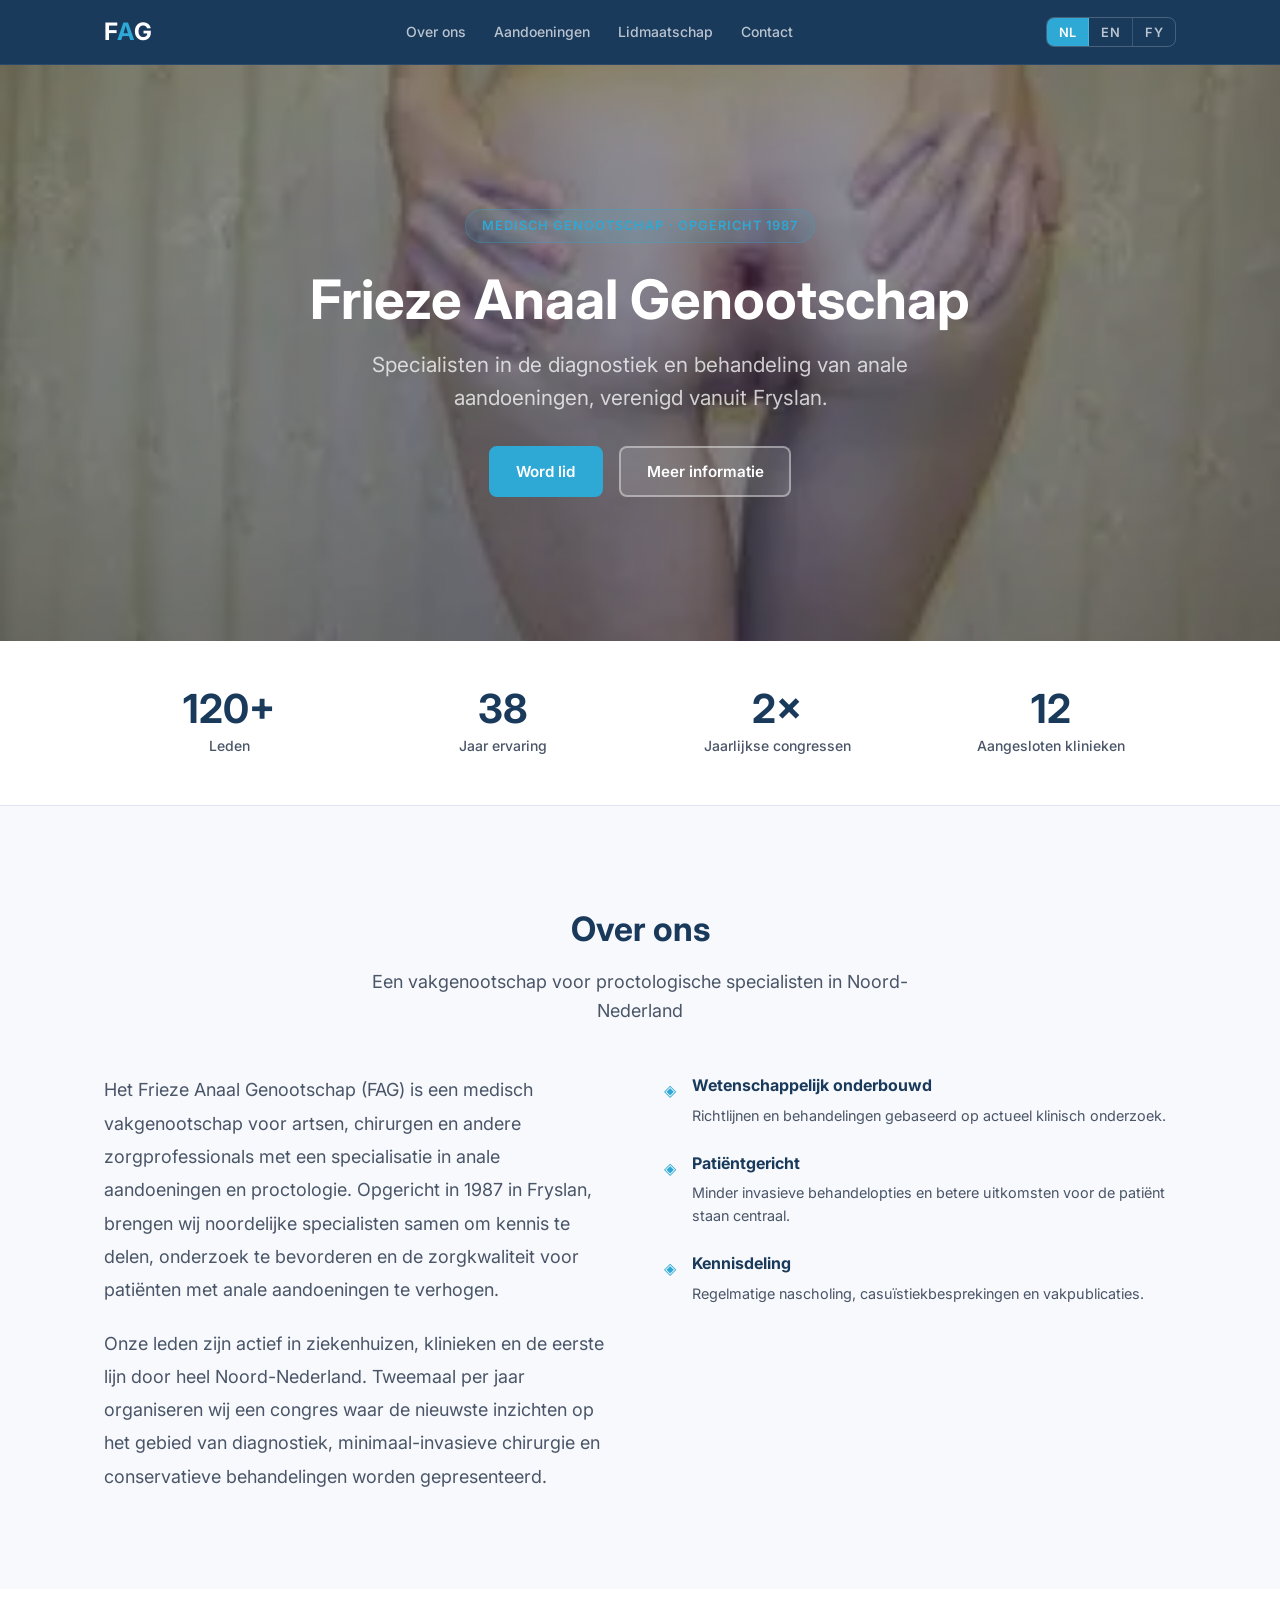
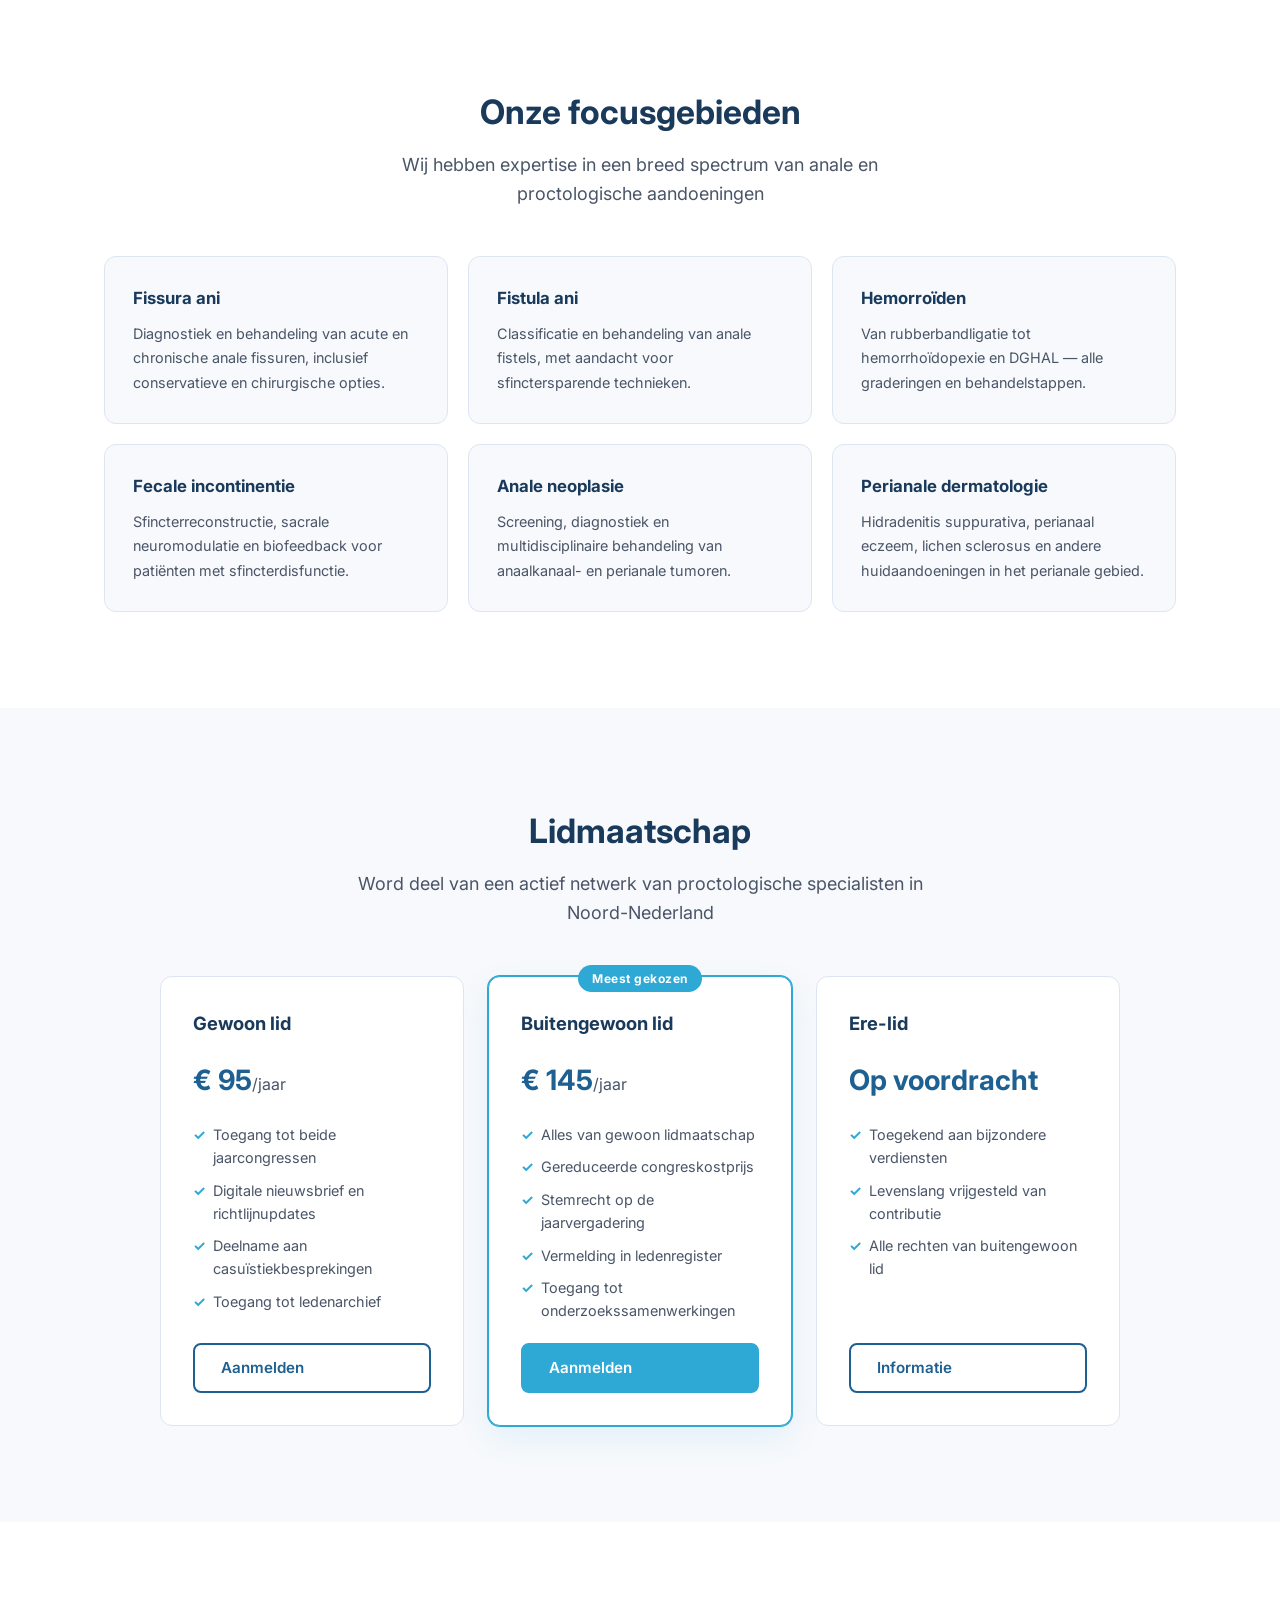
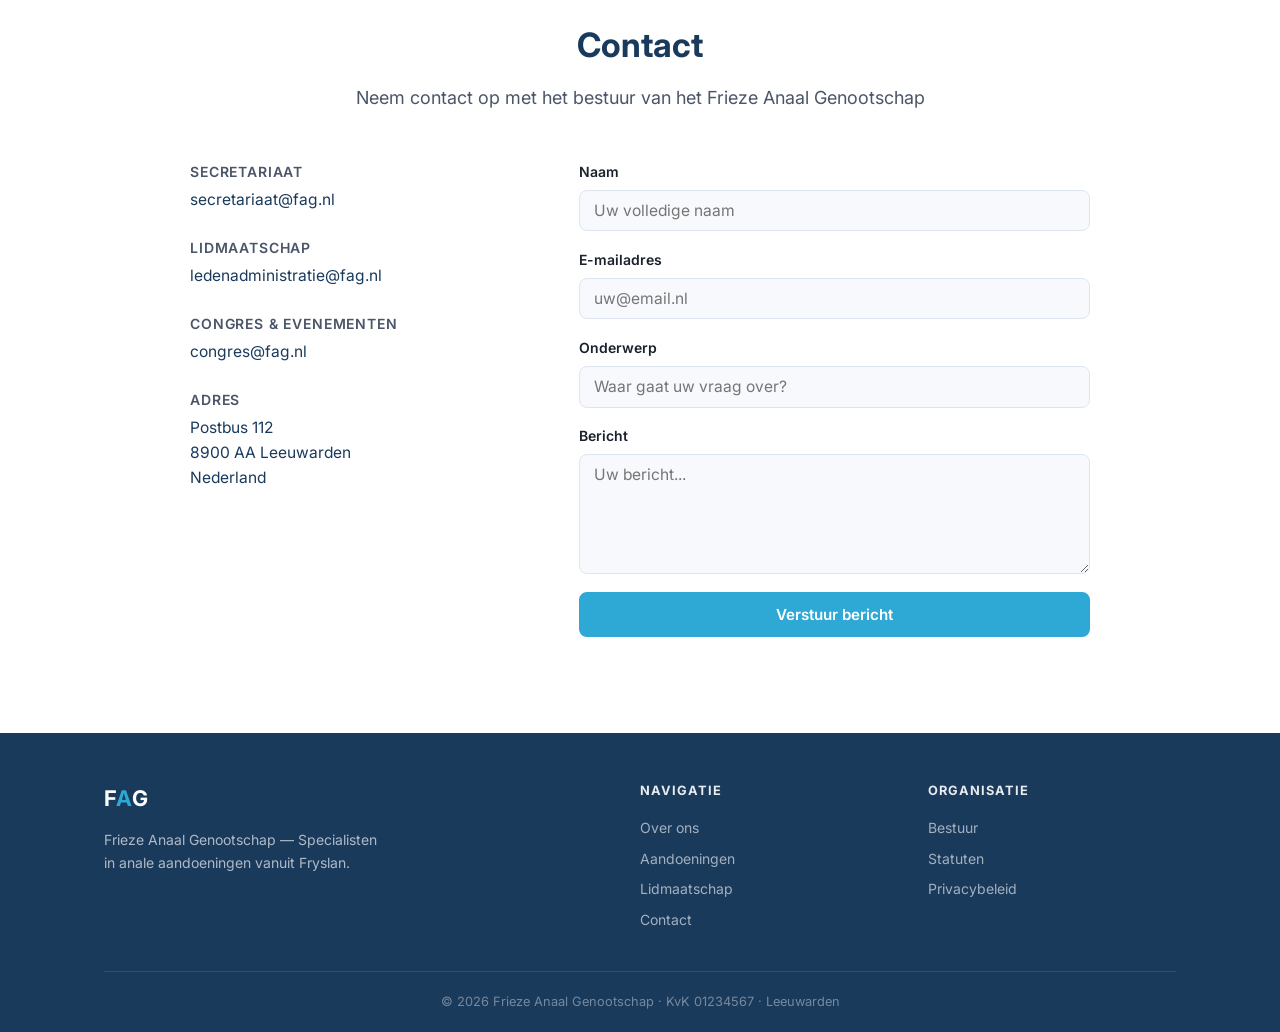
==== commit 9533d0d6: "hehe" ====
--- a/fag.nl/public_html/index.html
+++ b/fag.nl/public_html/index.html
@@ -3,8 +3,8 @@
 <head>
     <meta charset="UTF-8">
     <meta name="viewport" content="width=device-width, initial-scale=1.0">
-    <title>FAG — Friese Automatiseringsgroep</title>
-    <meta name="description" content="Friese Automatiseringsgroep — Automatisering toegankelijk maken vanuit Fryslan.">
+    <title>FAG — Frieze Anaal Genootschap</title>
+    <meta name="description" content="Frieze Anaal Genootschap — Specialisten in anale aandoeningen vanuit Fryslan.">
     <link rel="preconnect" href="https://fonts.googleapis.com">
     <link rel="preconnect" href="https://fonts.gstatic.com" crossorigin>
     <link href="https://fonts.googleapis.com/css2?family=Inter:wght@400;600;700&display=swap" rel="stylesheet">
@@ -16,6 +16,24 @@
     <header class="header">
         <div class="container">
             <div class="logo">F<span>A</span>G</div>
+            <nav class="header-nav">
+                <a href="#over-ons"
+                   data-lang-nl="Over ons"
+                   data-lang-en="About us"
+                   data-lang-fy="Oer ús">Over ons</a>
+                <a href="#aandoeningen"
+                   data-lang-nl="Aandoeningen"
+                   data-lang-en="Conditions"
+                   data-lang-fy="Oandwanings">Aandoeningen</a>
+                <a href="#lidmaatschap"
+                   data-lang-nl="Lidmaatschap"
+                   data-lang-en="Membership"
+                   data-lang-fy="Lidmaatskip">Lidmaatschap</a>
+                <a href="#contact"
+                   data-lang-nl="Contact"
+                   data-lang-en="Contact"
+                   data-lang-fy="Kontakt">Contact</a>
+            </nav>
             <div class="lang-toggle">
                 <button data-set-lang="nl" class="active">NL</button>
                 <button data-set-lang="en">EN</button>
@@ -27,54 +45,371 @@
     <!-- Hero -->
     <section class="hero">
         <div class="container">
-            <h1 data-lang-nl="Friese Automatiseringsgroep"
-                data-lang-en="Frisian Automation Group"
-                data-lang-fy="Fryske Automatisearringsgroep">Friese Automatiseringsgroep</h1>
-            <p data-lang-nl="Automatisering toegankelijk maken vanuit Fryslan"
-               data-lang-en="Making automation accessible from Friesland"
-               data-lang-fy="Automatisearring tagonklik meitsje ut Fryslan">Automatisering toegankelijk maken vanuit Fryslan</p>
+            <div class="hero-badge"
+                 data-lang-nl="Medisch genootschap · Opgericht 1987"
+                 data-lang-en="Medical society · Founded 1987"
+                 data-lang-fy="Medysk genootskip · Oprjochte 1987">Medisch genootschap · Opgericht 1987</div>
+            <h1 data-lang-nl="Frieze Anaal Genootschap"
+                data-lang-en="Frisian Anal Society"
+                data-lang-fy="Frysk Anaal Genootskip">Frieze Anaal Genootschap</h1>
+            <p data-lang-nl="Specialisten in de diagnostiek en behandeling van anale aandoeningen, verenigd vanuit Fryslan."
+               data-lang-en="Specialists in the diagnosis and treatment of anal conditions, united from Friesland."
+               data-lang-fy="Spesjalisten yn de diagnostyk en behanneling fan anale oandwanings, feriene út Fryslan.">Specialisten in de diagnostiek en behandeling van anale aandoeningen, verenigd vanuit Fryslan.</p>
+            <div class="hero-actions">
+                <a href="#lidmaatschap" class="btn btn-primary"
+                   data-lang-nl="Word lid"
+                   data-lang-en="Become a member"
+                   data-lang-fy="Wurd lid">Word lid</a>
+                <a href="#over-ons" class="btn btn-secondary"
+                   data-lang-nl="Meer informatie"
+                   data-lang-en="Learn more"
+                   data-lang-fy="Mear ynformaasje">Meer informatie</a>
+            </div>
+        </div>
+    </section>
+
+    <!-- Stats -->
+    <section class="stats">
+        <div class="container">
+            <div class="stats-grid">
+                <div class="stat">
+                    <span class="stat-number">120+</span>
+                    <span class="stat-label"
+                          data-lang-nl="Leden"
+                          data-lang-en="Members"
+                          data-lang-fy="Leden">Leden</span>
+                </div>
+                <div class="stat">
+                    <span class="stat-number">38</span>
+                    <span class="stat-label"
+                          data-lang-nl="Jaar ervaring"
+                          data-lang-en="Years of experience"
+                          data-lang-fy="Jier ûnderfining">Jaar ervaring</span>
+                </div>
+                <div class="stat">
+                    <span class="stat-number">2×</span>
+                    <span class="stat-label"
+                          data-lang-nl="Jaarlijkse congressen"
+                          data-lang-en="Annual congresses"
+                          data-lang-fy="Jierliks kongressen">Jaarlijkse congressen</span>
+                </div>
+                <div class="stat">
+                    <span class="stat-number">12</span>
+                    <span class="stat-label"
+                          data-lang-nl="Aangesloten klinieken"
+                          data-lang-en="Affiliated clinics"
+                          data-lang-fy="Oansletten klinyken">Aangesloten klinieken</span>
+                </div>
+            </div>
         </div>
     </section>
 
     <!-- About -->
-    <section class="about">
-        <div class="container">
-            <h2 data-lang-nl="Over ons"
-                data-lang-en="About us"
-                data-lang-fy="Oer us">Over ons</h2>
-            <p data-lang-nl="Friese Automatiseringsgroep is een technologiebedrijf uit Fryslan. Wij ontwikkelen en beheren innovatieve oplossingen die automatisering binnen handbereik brengen. Onze bedrijven richten zich op het slimmer, sneller en toegankelijker maken van werkprocessen in diverse sectoren."
-               data-lang-en="Friese Automatiseringsgroep is a technology company from Friesland. We develop and manage innovative solutions that make automation accessible. Our companies focus on making work processes smarter, faster, and more accessible across various industries."
-               data-lang-fy="Fryske Automatisearringsgroep is in technologybedriuw ut Fryslan. Wy ûntwikkelje en beheare ynnovative oplossingen dy't automatisearring binnen hânberik bringe. Us bedriuwen rjochtsje harren op it tûker, flugger en tagonkliker meitsjen fan wurkprosessen yn ferskate sektoaren.">Friese Automatiseringsgroep is een technologiebedrijf uit Fryslan. Wij ontwikkelen en beheren innovatieve oplossingen die automatisering binnen handbereik brengen. Onze bedrijven richten zich op het slimmer, sneller en toegankelijker maken van werkprocessen in diverse sectoren.</p>
-        </div>
-    </section>
-
-    <!-- Subsidiaries -->
-    <section class="subsidiaries">
-        <div class="container">
-            <h2 data-lang-nl="Onze bedrijven"
-                data-lang-en="Our companies"
-                data-lang-fy="Us bedriuwen">Onze bedrijven</h2>
-            <div class="cards">
-                <div class="card">
-                    <h3>TechAssistent</h3>
-                    <p data-lang-nl="AI-gedreven platform voor live expert ondersteuning. Slimme analyses, samenvattingen en advies in real-time."
-                       data-lang-en="AI-powered platform for live expert support. Smart analysis, summaries and advice in real-time."
-                       data-lang-fy="AI-oandreaune platfoarm foar live ekspert stipe. Tûke analyzes, gearfettingen en advys yn real-time.">AI-gedreven platform voor live expert ondersteuning. Slimme analyses, samenvattingen en advies in real-time.</p>
-                    <a href="https://techassist.nl" class="card-link"
-                       data-lang-nl="Bekijk website"
-                       data-lang-en="Visit website"
-                       data-lang-fy="Besykje webside">Bekijk website</a>
-                </div>
-                <div class="card">
-                    <h3>Bearing</h3>
-                    <p data-lang-nl="Specialist in lagers, aandrijftechniek en industriele componenten."
-                       data-lang-en="Specialist in bearings, drive technology and industrial components."
-                       data-lang-fy="Spesjalist yn lagers, oandriuwtechnyk en yndustriële komponinten.">Specialist in lagers, aandrijftechniek en industriele componenten.</p>
-                    <a href="https://bearing.nl" class="card-link"
-                       data-lang-nl="Bekijk website"
-                       data-lang-en="Visit website"
-                       data-lang-fy="Besykje webside">Bekijk website</a>
-                </div>
+    <section class="about" id="over-ons">
+        <div class="container">
+            <div class="section-header">
+                <h2 data-lang-nl="Over ons"
+                    data-lang-en="About us"
+                    data-lang-fy="Oer ús">Over ons</h2>
+                <p data-lang-nl="Een vakgenootschap voor proctologische specialisten in Noord-Nederland"
+                   data-lang-en="A professional society for proctological specialists in the Northern Netherlands"
+                   data-lang-fy="In fakgenoatskip foar proktologyske spesjalisten yn Noard-Nederlân">Een vakgenootschap voor proctologische specialisten in Noord-Nederland</p>
+            </div>
+            <div class="about-grid">
+                <div class="about-text">
+                    <p data-lang-nl="Het Frieze Anaal Genootschap (FAG) is een medisch vakgenootschap voor artsen, chirurgen en andere zorgprofessionals met een specialisatie in anale aandoeningen en proctologie. Opgericht in 1987 in Fryslan, brengen wij noordelijke specialisten samen om kennis te delen, onderzoek te bevorderen en de zorgkwaliteit voor patiënten met anale aandoeningen te verhogen."
+                       data-lang-en="The Frisian Anal Society (FAG) is a medical professional society for physicians, surgeons and other healthcare professionals specialising in anal conditions and proctology. Founded in 1987 in Friesland, we bring together northern specialists to share knowledge, promote research and improve the quality of care for patients with anal conditions."
+                       data-lang-fy="It Frysk Anaal Genootskip (FAG) is in medysk fakgenoatskip foar dokters, sjirurgen en oare soarchprofessionals mei in spesjalisaasje yn anale oandwanings en proktology. Oprjochte yn 1987 yn Fryslan, bringt ús noardlike spesjalisten gear om kennis te dielen, ûndersyk te befoarderjen en de soarchkwaliteit foar pasjinten mei anale oandwanings te ferbetterjen.">Het Frieze Anaal Genootschap (FAG) is een medisch vakgenootschap voor artsen, chirurgen en andere zorgprofessionals met een specialisatie in anale aandoeningen en proctologie. Opgericht in 1987 in Fryslan, brengen wij noordelijke specialisten samen om kennis te delen, onderzoek te bevorderen en de zorgkwaliteit voor patiënten met anale aandoeningen te verhogen.</p>
+                    <p data-lang-nl="Onze leden zijn actief in ziekenhuizen, klinieken en de eerste lijn door heel Noord-Nederland. Tweemaal per jaar organiseren wij een congres waar de nieuwste inzichten op het gebied van diagnostiek, minimaal-invasieve chirurgie en conservatieve behandelingen worden gepresenteerd."
+                       data-lang-en="Our members are active in hospitals, clinics and primary care throughout the Northern Netherlands. Twice a year we organise a congress where the latest insights in diagnostics, minimally invasive surgery and conservative treatments are presented."
+                       data-lang-fy="Us leden binne aktyf yn sikehûzen, klinyken en de earste line troch hiel Noard-Nederlân. Twa kear per jier organisearje wy in kongres wêr't de nijste ynsjoggen op it mêd fan diagnostyk, minimaal-ynvaasive sjirugie en konservatyf behanneling presintearre wurde.">Onze leden zijn actief in ziekenhuizen, klinieken en de eerste lijn door heel Noord-Nederland. Tweemaal per jaar organiseren wij een congres waar de nieuwste inzichten op het gebied van diagnostiek, minimaal-invasieve chirurgie en conservatieve behandelingen worden gepresenteerd.</p>
+                </div>
+                <div class="about-values">
+                    <div class="value-item">
+                        <div class="value-icon">&#9672;</div>
+                        <div>
+                            <h4 data-lang-nl="Wetenschappelijk onderbouwd"
+                                data-lang-en="Evidence-based"
+                                data-lang-fy="Wittenskiplik ûnderboud">Wetenschappelijk onderbouwd</h4>
+                            <p data-lang-nl="Richtlijnen en behandelingen gebaseerd op actueel klinisch onderzoek."
+                               data-lang-en="Guidelines and treatments based on current clinical research."
+                               data-lang-fy="Rjochtlinen en behanneling basearre op aktueel klinysk ûndersyk.">Richtlijnen en behandelingen gebaseerd op actueel klinisch onderzoek.</p>
+                        </div>
+                    </div>
+                    <div class="value-item">
+                        <div class="value-icon">&#9672;</div>
+                        <div>
+                            <h4 data-lang-nl="Patiëntgericht"
+                                data-lang-en="Patient-centred"
+                                data-lang-fy="Pasjintsintraal">Patiëntgericht</h4>
+                            <p data-lang-nl="Minder invasieve behandelopties en betere uitkomsten voor de patiënt staan centraal."
+                               data-lang-en="Less invasive treatment options and better outcomes for the patient are central."
+                               data-lang-fy="Minder ynvaasive behannelingsopsjes en bettere útkomsten foar de pasjint steane sintraal.">Minder invasieve behandelopties en betere uitkomsten voor de patiënt staan centraal.</p>
+                        </div>
+                    </div>
+                    <div class="value-item">
+                        <div class="value-icon">&#9672;</div>
+                        <div>
+                            <h4 data-lang-nl="Kennisdeling"
+                                data-lang-en="Knowledge sharing"
+                                data-lang-fy="Kenniedieling">Kennisdeling</h4>
+                            <p data-lang-nl="Regelmatige nascholing, casuïstiekbesprekingen en vakpublicaties."
+                               data-lang-en="Regular continuing education, case discussions and specialist publications."
+                               data-lang-fy="Reguliere neiskoalling, kasúistykbesprekken en fakpublikaasjes.">Regelmatige nascholing, casuïstiekbesprekingen en vakpublicaties.</p>
+                        </div>
+                    </div>
+                </div>
+            </div>
+        </div>
+    </section>
+
+    <!-- Conditions -->
+    <section class="conditions" id="aandoeningen">
+        <div class="container">
+            <div class="section-header">
+                <h2 data-lang-nl="Onze focusgebieden"
+                    data-lang-en="Our focus areas"
+                    data-lang-fy="Us fokusgebieten">Onze focusgebieden</h2>
+                <p data-lang-nl="Wij hebben expertise in een breed spectrum van anale en proctologische aandoeningen"
+                   data-lang-en="We have expertise in a broad spectrum of anal and proctological conditions"
+                   data-lang-fy="Wy hawwe ekspertize yn in breed spektrum fan anale en proktologyske oandwanings">Wij hebben expertise in een breed spectrum van anale en proctologische aandoeningen</p>
+            </div>
+            <div class="conditions-grid">
+                <div class="condition-card">
+                    <h3 data-lang-nl="Fissura ani"
+                        data-lang-en="Anal fissure"
+                        data-lang-fy="Anale fisuer">Fissura ani</h3>
+                    <p data-lang-nl="Diagnostiek en behandeling van acute en chronische anale fissuren, inclusief conservatieve en chirurgische opties."
+                       data-lang-en="Diagnosis and treatment of acute and chronic anal fissures, including conservative and surgical options."
+                       data-lang-fy="Diagnostyk en behanneling fan akute en kronyske anale fisuren, ynklusyf konservatyf en sjirurgyske opsjes.">Diagnostiek en behandeling van acute en chronische anale fissuren, inclusief conservatieve en chirurgische opties.</p>
+                </div>
+                <div class="condition-card">
+                    <h3 data-lang-nl="Fistula ani"
+                        data-lang-en="Anal fistula"
+                        data-lang-fy="Anale fistel">Fistula ani</h3>
+                    <p data-lang-nl="Classificatie en behandeling van anale fistels, met aandacht voor sfinctersparende technieken."
+                       data-lang-en="Classification and treatment of anal fistulas, with attention to sphincter-sparing techniques."
+                       data-lang-fy="Klassifikaasje en behanneling fan anale fistels, mei omtinken foar sfinktersparende techniken.">Classificatie en behandeling van anale fistels, met aandacht voor sfinctersparende technieken.</p>
+                </div>
+                <div class="condition-card">
+                    <h3 data-lang-nl="Hemorroïden"
+                        data-lang-en="Haemorrhoids"
+                        data-lang-fy="Hemorroïden">Hemorroïden</h3>
+                    <p data-lang-nl="Van rubberbandligatie tot hemorrhoïdopexie en DGHAL — alle graderingen en behandelstappen."
+                       data-lang-en="From rubber band ligation to haemorrhoidopexy and DGHAL — all grades and treatment steps."
+                       data-lang-fy="Fan rubberbânligaasje oant hemorrhoïdopexie en DGHAL — alle gradearringen en behannelstappen.">Van rubberbandligatie tot hemorrhoïdopexie en DGHAL — alle graderingen en behandelstappen.</p>
+                </div>
+                <div class="condition-card">
+                    <h3 data-lang-nl="Fecale incontinentie"
+                        data-lang-en="Faecal incontinence"
+                        data-lang-fy="Fekale ynkontininsje">Fecale incontinentie</h3>
+                    <p data-lang-nl="Sfincterreconstructie, sacrale neuromodulatie en biofeedback voor patiënten met sfincterdisfunctie."
+                       data-lang-en="Sphincter reconstruction, sacral neuromodulation and biofeedback for patients with sphincter dysfunction."
+                       data-lang-fy="Sfinkterkonstruksje, sakrale neuromodulaasje en biofeedback foar pasjinten mei sfinktersdysfunksje.">Sfincterreconstructie, sacrale neuromodulatie en biofeedback voor patiënten met sfincterdisfunctie.</p>
+                </div>
+                <div class="condition-card">
+                    <h3 data-lang-nl="Anale neoplasie"
+                        data-lang-en="Anal neoplasia"
+                        data-lang-fy="Anale neoplasy">Anale neoplasie</h3>
+                    <p data-lang-nl="Screening, diagnostiek en multidisciplinaire behandeling van anaalkanaal- en perianale tumoren."
+                       data-lang-en="Screening, diagnosis and multidisciplinary treatment of anal canal and perianal tumours."
+                       data-lang-fy="Screening, diagnostyk en multidisiplinêre behanneling fan anaalkanaal- en perianale tumoren.">Screening, diagnostiek en multidisciplinaire behandeling van anaalkanaal- en perianale tumoren.</p>
+                </div>
+                <div class="condition-card">
+                    <h3 data-lang-nl="Perianale dermatologie"
+                        data-lang-en="Perianal dermatology"
+                        data-lang-fy="Perianale dermatology">Perianale dermatologie</h3>
+                    <p data-lang-nl="Hidradenitis suppurativa, perianaal eczeem, lichen sclerosus en andere huidaandoeningen in het perianale gebied."
+                       data-lang-en="Hidradenitis suppurativa, perianal eczema, lichen sclerosus and other skin conditions in the perianal area."
+                       data-lang-fy="Hidradenitis suppurativa, perianaal ekseem, lichen sclerosus en oare hûdoandwanings yn it perianale gebiet.">Hidradenitis suppurativa, perianaal eczeem, lichen sclerosus en andere huidaandoeningen in het perianale gebied.</p>
+                </div>
+            </div>
+        </div>
+    </section>
+
+    <!-- Membership -->
+    <section class="membership" id="lidmaatschap">
+        <div class="container">
+            <div class="section-header">
+                <h2 data-lang-nl="Lidmaatschap"
+                    data-lang-en="Membership"
+                    data-lang-fy="Lidmaatskip">Lidmaatschap</h2>
+                <p data-lang-nl="Word deel van een actief netwerk van proctologische specialisten in Noord-Nederland"
+                   data-lang-en="Become part of an active network of proctological specialists in the Northern Netherlands"
+                   data-lang-fy="Wurd diel fan in aktyf netwurk fan proktologyske spesjalisten yn Noard-Nederlân">Word deel van een actief netwerk van proctologische specialisten in Noord-Nederland</p>
+            </div>
+            <div class="membership-grid">
+                <div class="membership-card">
+                    <h3 data-lang-nl="Gewoon lid"
+                        data-lang-en="Regular member"
+                        data-lang-fy="Gewoan lid">Gewoon lid</h3>
+                    <div class="membership-fee">€ 95<span data-lang-nl="/jaar" data-lang-en="/year" data-lang-fy="/jier">/jaar</span></div>
+                    <ul>
+                        <li data-lang-nl="Toegang tot beide jaarcongressen"
+                            data-lang-en="Access to both annual congresses"
+                            data-lang-fy="Tagong ta beide jierliks kongressen">Toegang tot beide jaarcongressen</li>
+                        <li data-lang-nl="Digitale nieuwsbrief en richtlijnupdates"
+                            data-lang-en="Digital newsletter and guideline updates"
+                            data-lang-fy="Digitale nijsbrief en rjochtline-updates">Digitale nieuwsbrief en richtlijnupdates</li>
+                        <li data-lang-nl="Deelname aan casuïstiekbesprekingen"
+                            data-lang-en="Participation in case discussions"
+                            data-lang-fy="Dielname oan kasúistykbesprekken">Deelname aan casuïstiekbesprekingen</li>
+                        <li data-lang-nl="Toegang tot ledenarchief"
+                            data-lang-en="Access to members archive"
+                            data-lang-fy="Tagong ta ledenargiven">Toegang tot ledenarchief</li>
+                    </ul>
+                    <a href="#contact" class="btn btn-outline"
+                       data-lang-nl="Aanmelden"
+                       data-lang-en="Sign up"
+                       data-lang-fy="Oanmelde">Aanmelden</a>
+                </div>
+                <div class="membership-card featured">
+                    <div class="featured-badge"
+                         data-lang-nl="Meest gekozen"
+                         data-lang-en="Most popular"
+                         data-lang-fy="Meast keazen">Meest gekozen</div>
+                    <h3 data-lang-nl="Buitengewoon lid"
+                        data-lang-en="Associate member"
+                        data-lang-fy="Bûtengewoan lid">Buitengewoon lid</h3>
+                    <div class="membership-fee">€ 145<span data-lang-nl="/jaar" data-lang-en="/year" data-lang-fy="/jier">/jaar</span></div>
+                    <ul>
+                        <li data-lang-nl="Alles van gewoon lidmaatschap"
+                            data-lang-en="Everything from regular membership"
+                            data-lang-fy="Alles fan gewoan lidmaatskip">Alles van gewoon lidmaatschap</li>
+                        <li data-lang-nl="Gereduceerde congreskostprijs"
+                            data-lang-en="Reduced congress registration fee"
+                            data-lang-fy="Fermindere kongreskostpriis">Gereduceerde congreskostprijs</li>
+                        <li data-lang-nl="Stemrecht op de jaarvergadering"
+                            data-lang-en="Voting rights at the annual meeting"
+                            data-lang-fy="Stimrjocht op de jiergearkomste">Stemrecht op de jaarvergadering</li>
+                        <li data-lang-nl="Vermelding in ledenregister"
+                            data-lang-en="Listing in the members register"
+                            data-lang-fy="Fermelden yn it ledenregister">Vermelding in ledenregister</li>
+                        <li data-lang-nl="Toegang tot onderzoekssamenwerkingen"
+                            data-lang-en="Access to research collaborations"
+                            data-lang-fy="Tagong ta ûndersyksgearwurkings">Toegang tot onderzoekssamenwerkingen</li>
+                    </ul>
+                    <a href="#contact" class="btn btn-primary"
+                       data-lang-nl="Aanmelden"
+                       data-lang-en="Sign up"
+                       data-lang-fy="Oanmelde">Aanmelden</a>
+                </div>
+                <div class="membership-card">
+                    <h3 data-lang-nl="Ere-lid"
+                        data-lang-en="Honorary member"
+                        data-lang-fy="Erelid">Ere-lid</h3>
+                    <div class="membership-fee"
+                         data-lang-nl="Op voordracht"
+                         data-lang-en="By nomination"
+                         data-lang-fy="Op foardracht">Op voordracht</div>
+                    <ul>
+                        <li data-lang-nl="Toegekend aan bijzondere verdiensten"
+                            data-lang-en="Awarded for exceptional contributions"
+                            data-lang-fy="Takend oan bysûndere fertsjinsten">Toegekend aan bijzondere verdiensten</li>
+                        <li data-lang-nl="Levenslang vrijgesteld van contributie"
+                            data-lang-en="Lifelong exemption from membership fees"
+                            data-lang-fy="Libbenslang frij fan kontribúsje">Levenslang vrijgesteld van contributie</li>
+                        <li data-lang-nl="Alle rechten van buitengewoon lid"
+                            data-lang-en="All rights of associate membership"
+                            data-lang-fy="Alle rjochten fan bûtengewoan lid">Alle rechten van buitengewoon lid</li>
+                    </ul>
+                    <a href="#contact" class="btn btn-outline"
+                       data-lang-nl="Informatie"
+                       data-lang-en="Information"
+                       data-lang-fy="Ynformaasje">Informatie</a>
+                </div>
+            </div>
+        </div>
+    </section>
+
+    <!-- Contact -->
+    <section class="contact" id="contact">
+        <div class="container">
+            <div class="section-header">
+                <h2 data-lang-nl="Contact"
+                    data-lang-en="Contact"
+                    data-lang-fy="Kontakt">Contact</h2>
+                <p data-lang-nl="Neem contact op met het bestuur van het Frieze Anaal Genootschap"
+                   data-lang-en="Contact the board of the Frisian Anal Society"
+                   data-lang-fy="Nim kontakt op mei it bestjoer fan it Frysk Anaal Genootskip">Neem contact op met het bestuur van het Frieze Anaal Genootschap</p>
+            </div>
+            <div class="contact-grid">
+                <div class="contact-info">
+                    <div class="contact-item">
+                        <h4 data-lang-nl="Secretariaat"
+                            data-lang-en="Secretary"
+                            data-lang-fy="Sekretariaat">Secretariaat</h4>
+                        <p>secretariaat@fag.nl</p>
+                    </div>
+                    <div class="contact-item">
+                        <h4 data-lang-nl="Lidmaatschap"
+                            data-lang-en="Membership"
+                            data-lang-fy="Lidmaatskip">Lidmaatschap</h4>
+                        <p>ledenadministratie@fag.nl</p>
+                    </div>
+                    <div class="contact-item">
+                        <h4 data-lang-nl="Congres & evenementen"
+                            data-lang-en="Congress &amp; events"
+                            data-lang-fy="Kongres &amp; eveneminten">Congres &amp; evenementen</h4>
+                        <p>congres@fag.nl</p>
+                    </div>
+                    <div class="contact-item">
+                        <h4 data-lang-nl="Adres"
+                            data-lang-en="Address"
+                            data-lang-fy="Adres">Adres</h4>
+                        <p>Postbus 112<br>8900 AA Leeuwarden<br>Nederland</p>
+                    </div>
+                </div>
+                <form class="contact-form" onsubmit="return false;">
+                    <div class="form-group">
+                        <label for="name"
+                               data-lang-nl="Naam"
+                               data-lang-en="Name"
+                               data-lang-fy="Namme">Naam</label>
+                        <input type="text" id="name" name="name"
+                               data-placeholder-nl="Uw volledige naam"
+                               data-placeholder-en="Your full name"
+                               data-placeholder-fy="Jo folsleine namme"
+                               placeholder="Uw volledige naam">
+                    </div>
+                    <div class="form-group">
+                        <label for="email"
+                               data-lang-nl="E-mailadres"
+                               data-lang-en="Email address"
+                               data-lang-fy="E-mailadres">E-mailadres</label>
+                        <input type="email" id="email" name="email"
+                               data-placeholder-nl="uw@email.nl"
+                               data-placeholder-en="your@email.com"
+                               data-placeholder-fy="jo@email.nl"
+                               placeholder="uw@email.nl">
+                    </div>
+                    <div class="form-group">
+                        <label for="subject"
+                               data-lang-nl="Onderwerp"
+                               data-lang-en="Subject"
+                               data-lang-fy="Ûnderwerp">Onderwerp</label>
+                        <input type="text" id="subject" name="subject"
+                               data-placeholder-nl="Waar gaat uw vraag over?"
+                               data-placeholder-en="What is your question about?"
+                               data-placeholder-fy="Wêr giet jo fraach oer?"
+                               placeholder="Waar gaat uw vraag over?">
+                    </div>
+                    <div class="form-group">
+                        <label for="message"
+                               data-lang-nl="Bericht"
+                               data-lang-en="Message"
+                               data-lang-fy="Berjocht">Bericht</label>
+                        <textarea id="message" name="message" rows="5"
+                                  data-placeholder-nl="Uw bericht..."
+                                  data-placeholder-en="Your message..."
+                                  data-placeholder-fy="Jo berjocht..."
+                                  placeholder="Uw bericht..."></textarea>
+                    </div>
+                    <button type="submit" class="btn btn-primary"
+                            data-lang-nl="Verstuur bericht"
+                            data-lang-en="Send message"
+                            data-lang-fy="Stjoer berjocht">Verstuur bericht</button>
+                </form>
             </div>
         </div>
     </section>
@@ -82,10 +417,59 @@
     <!-- Footer -->
     <footer class="footer">
         <div class="container">
-            <p data-lang-nl="Friese Automatiseringsgroep — Fryslan, Nederland"
-               data-lang-en="Frisian Automation Group — Friesland, The Netherlands"
-               data-lang-fy="Fryske Automatisearringsgroep — Fryslan, Nederlân">Friese Automatiseringsgroep — Fryslan, Nederland</p>
-            <p>&copy; 2026 FAG</p>
+            <div class="footer-grid">
+                <div class="footer-brand">
+                    <div class="logo footer-logo">F<span>A</span>G</div>
+                    <p data-lang-nl="Frieze Anaal Genootschap — Specialisten in anale aandoeningen vanuit Fryslan."
+                       data-lang-en="Frisian Anal Society — Specialists in anal conditions from Friesland."
+                       data-lang-fy="Frysk Anaal Genootskip — Spesjalisten yn anale oandwanings út Fryslan.">Frieze Anaal Genootschap — Specialisten in anale aandoeningen vanuit Fryslan.</p>
+                </div>
+                <div class="footer-links">
+                    <h4 data-lang-nl="Navigatie"
+                        data-lang-en="Navigation"
+                        data-lang-fy="Navigaasje">Navigatie</h4>
+                    <ul>
+                        <li><a href="#over-ons"
+                               data-lang-nl="Over ons"
+                               data-lang-en="About us"
+                               data-lang-fy="Oer ús">Over ons</a></li>
+                        <li><a href="#aandoeningen"
+                               data-lang-nl="Aandoeningen"
+                               data-lang-en="Conditions"
+                               data-lang-fy="Oandwanings">Aandoeningen</a></li>
+                        <li><a href="#lidmaatschap"
+                               data-lang-nl="Lidmaatschap"
+                               data-lang-en="Membership"
+                               data-lang-fy="Lidmaatskip">Lidmaatschap</a></li>
+                        <li><a href="#contact"
+                               data-lang-nl="Contact"
+                               data-lang-en="Contact"
+                               data-lang-fy="Kontakt">Contact</a></li>
+                    </ul>
+                </div>
+                <div class="footer-links">
+                    <h4 data-lang-nl="Organisatie"
+                        data-lang-en="Organisation"
+                        data-lang-fy="Organisaasje">Organisatie</h4>
+                    <ul>
+                        <li><a href="#"
+                               data-lang-nl="Bestuur"
+                               data-lang-en="Board"
+                               data-lang-fy="Bestjoer">Bestuur</a></li>
+                        <li><a href="#"
+                               data-lang-nl="Statuten"
+                               data-lang-en="Articles of association"
+                               data-lang-fy="Statuten">Statuten</a></li>
+                        <li><a href="#"
+                               data-lang-nl="Privacybeleid"
+                               data-lang-en="Privacy policy"
+                               data-lang-fy="Privacybelied">Privacybeleid</a></li>
+                    </ul>
+                </div>
+            </div>
+            <div class="footer-bottom">
+                <p>&copy; 2026 Frieze Anaal Genootschap · KvK 01234567 · Leeuwarden</p>
+            </div>
         </div>
     </footer>
 
--- a/fag.nl/public_html/css/style.css
+++ b/fag.nl/public_html/css/style.css
@@ -1,13 +1,14 @@
 /* === Custom Properties === */
 :root {
-  --color-primary: #1a2b4a;
-  --color-secondary: #2c5282;
-  --color-accent: #e2a03f;
-  --color-bg: #fafafa;
+  --color-primary: #1a3a5c;
+  --color-secondary: #1e6091;
+  --color-accent: #2ea8d5;
+  --color-accent-muted: #d0eaf5;
+  --color-bg: #f7f9fc;
   --color-surface: #ffffff;
   --color-text: #1a202c;
   --color-text-muted: #4a5568;
-  --color-border: #e2e8f0;
+  --color-border: #dde6f0;
   --font-family: 'Inter', -apple-system, BlinkMacSystemFont, "Segoe UI", Roboto, sans-serif;
   --max-width: 1120px;
   --radius: 12px;
@@ -43,6 +44,10 @@
   color: var(--color-accent);
 }
 
+ul {
+  list-style: none;
+}
+
 /* === Layout === */
 .container {
   max-width: var(--max-width);
@@ -51,7 +56,72 @@
 }
 
 section {
-  padding: clamp(3rem, 8vw, 6rem) 0;
+  padding: clamp(3.5rem, 8vw, 6rem) 0;
+}
+
+.section-header {
+  text-align: center;
+  margin-bottom: 3rem;
+}
+
+.section-header h2 {
+  font-size: clamp(1.6rem, 3.5vw, 2.1rem);
+  color: var(--color-primary);
+  margin-bottom: 0.75rem;
+}
+
+.section-header p {
+  color: var(--color-text-muted);
+  max-width: 580px;
+  margin: 0 auto;
+}
+
+/* === Buttons === */
+.btn {
+  display: inline-block;
+  font-weight: 600;
+  font-size: 0.95rem;
+  padding: 0.7rem 1.6rem;
+  border-radius: var(--radius-sm);
+  transition: all 0.2s ease;
+  cursor: pointer;
+  border: 2px solid transparent;
+  font-family: var(--font-family);
+  text-decoration: none;
+}
+
+.btn-primary {
+  background: var(--color-accent);
+  color: #ffffff;
+  border-color: var(--color-accent);
+}
+
+.btn-primary:hover {
+  background: #1d8fb8;
+  border-color: #1d8fb8;
+  color: #ffffff;
+}
+
+.btn-secondary {
+  background: rgba(255,255,255,0.12);
+  color: #ffffff;
+  border-color: rgba(255,255,255,0.4);
+}
+
+.btn-secondary:hover {
+  background: rgba(255,255,255,0.2);
+  color: #ffffff;
+}
+
+.btn-outline {
+  background: transparent;
+  color: var(--color-secondary);
+  border-color: var(--color-secondary);
+}
+
+.btn-outline:hover {
+  background: var(--color-secondary);
+  color: #ffffff;
 }
 
 /* === Header === */
@@ -60,7 +130,7 @@
   top: 0;
   background: var(--color-primary);
   z-index: 100;
-  border-bottom: 1px solid rgba(255, 255, 255, 0.1);
+  border-bottom: 1px solid rgba(255, 255, 255, 0.08);
 }
 
 .header .container {
@@ -68,6 +138,7 @@
   justify-content: space-between;
   align-items: center;
   height: 64px;
+  gap: 1.5rem;
 }
 
 .logo {
@@ -75,10 +146,37 @@
   font-weight: 700;
   color: #ffffff;
   letter-spacing: 0.05em;
+  flex-shrink: 0;
 }
 
 .logo span {
   color: var(--color-accent);
+}
+
+/* === Nav === */
+.header-nav {
+  display: flex;
+  gap: 0.25rem;
+}
+
+.header-nav a {
+  color: rgba(255,255,255,0.7);
+  font-size: 0.875rem;
+  font-weight: 500;
+  padding: 0.4rem 0.75rem;
+  border-radius: var(--radius-sm);
+  transition: all 0.2s ease;
+}
+
+.header-nav a:hover {
+  color: #ffffff;
+  background: rgba(255,255,255,0.1);
+}
+
+@media (max-width: 680px) {
+  .header-nav {
+    display: none;
+  }
 }
 
 /* === Language Toggle === */
@@ -88,6 +186,7 @@
   border-radius: var(--radius-sm);
   overflow: hidden;
   border: 1px solid rgba(255, 255, 255, 0.2);
+  flex-shrink: 0;
 }
 
 .lang-toggle button {
@@ -114,125 +213,428 @@
 
 .lang-toggle button.active {
   background: var(--color-accent);
-  color: var(--color-primary);
+  color: #ffffff;
 }
 
 /* === Hero === */
 .hero {
   text-align: center;
-  padding: clamp(4rem, 10vw, 8rem) 0;
-  background: linear-gradient(180deg, var(--color-primary) 0%, #243b5e 100%);
-  color: #ffffff;
+  padding: clamp(4.5rem, 12vw, 9rem) 0;
+  background:
+    linear-gradient(160deg, rgba(26, 58, 92, 0.45) 0%, rgba(14, 50, 88, 0.4) 999px, rgba(10, 36, 64, 0.5) 100%),
+    url('../media/image.webp') center center / cover no-repeat;
+  color: #ffffff;
+}
+
+.hero-badge {
+  display: inline-block;
+  font-size: 0.8rem;
+  font-weight: 600;
+  letter-spacing: 0.08em;
+  text-transform: uppercase;
+  color: var(--color-accent);
+  background: rgba(46, 168, 213, 0.12);
+  border: 1px solid rgba(46, 168, 213, 0.3);
+  border-radius: 999px;
+  padding: 0.35rem 1rem;
+  margin-bottom: 1.5rem;
 }
 
 .hero h1 {
-  font-size: clamp(2rem, 5vw, 3.25rem);
+  font-size: clamp(2.1rem, 5vw, 3.4rem);
   font-weight: 700;
   margin-bottom: 1rem;
   line-height: 1.2;
 }
 
 .hero p {
-  font-size: clamp(1.1rem, 2.5vw, 1.35rem);
-  color: rgba(255, 255, 255, 0.8);
-  max-width: 600px;
-  margin: 0 auto;
+  font-size: clamp(1.05rem, 2.5vw, 1.3rem);
+  color: rgba(255, 255, 255, 0.75);
+  max-width: 580px;
+  margin: 0 auto 2rem;
+}
+
+.hero-actions {
+  display: flex;
+  gap: 1rem;
+  justify-content: center;
+  flex-wrap: wrap;
+}
+
+/* === Stats === */
+.stats {
+  padding: clamp(2rem, 5vw, 3rem) 0;
+  background: var(--color-surface);
+  border-bottom: 1px solid var(--color-border);
+}
+
+.stats-grid {
+  display: grid;
+  grid-template-columns: repeat(2, 1fr);
+  gap: 1.5rem;
+  text-align: center;
+}
+
+@media (min-width: 640px) {
+  .stats-grid {
+    grid-template-columns: repeat(4, 1fr);
+  }
+}
+
+.stat-number {
+  display: block;
+  font-size: clamp(1.8rem, 4vw, 2.5rem);
+  font-weight: 700;
+  color: var(--color-primary);
+  line-height: 1;
+  margin-bottom: 0.35rem;
+}
+
+.stat-label {
+  display: block;
+  font-size: 0.875rem;
+  color: var(--color-text-muted);
+  font-weight: 500;
 }
 
 /* === About === */
 .about {
-  text-align: center;
-}
-
-.about h2 {
-  font-size: clamp(1.5rem, 3.5vw, 2rem);
+  background: var(--color-bg);
+}
+
+.about-grid {
+  display: grid;
+  grid-template-columns: 1fr;
+  gap: 3rem;
+  align-items: start;
+}
+
+@media (min-width: 768px) {
+  .about-grid {
+    grid-template-columns: 1fr 1fr;
+  }
+}
+
+.about-text p {
+  color: var(--color-text-muted);
+  line-height: 1.85;
+}
+
+.about-text p + p {
+  margin-top: 1.25rem;
+}
+
+.about-values {
+  display: flex;
+  flex-direction: column;
+  gap: 1.5rem;
+}
+
+.value-item {
+  display: flex;
+  gap: 1rem;
+  align-items: flex-start;
+}
+
+.value-icon {
+  color: var(--color-accent);
+  font-size: 1rem;
+  flex-shrink: 0;
+  margin-top: 0.3rem;
+}
+
+.value-item h4 {
+  font-size: 1rem;
   color: var(--color-primary);
-  margin-bottom: 1.5rem;
-}
-
-.about p {
-  max-width: 680px;
-  margin: 0 auto;
-  color: var(--color-text-muted);
-  line-height: 1.8;
-}
-
-/* === Subsidiaries === */
-.subsidiaries {
+  margin-bottom: 0.3rem;
+}
+
+.value-item p {
+  font-size: 0.9rem;
+  color: var(--color-text-muted);
+}
+
+/* === Conditions === */
+.conditions {
   background: var(--color-surface);
 }
 
-.subsidiaries h2 {
-  text-align: center;
-  font-size: clamp(1.5rem, 3.5vw, 2rem);
+.conditions-grid {
+  display: grid;
+  grid-template-columns: 1fr;
+  gap: 1.25rem;
+}
+
+@media (min-width: 640px) {
+  .conditions-grid {
+    grid-template-columns: 1fr 1fr;
+  }
+}
+
+@media (min-width: 960px) {
+  .conditions-grid {
+    grid-template-columns: 1fr 1fr 1fr;
+  }
+}
+
+.condition-card {
+  background: var(--color-bg);
+  border: 1px solid var(--color-border);
+  border-radius: var(--radius);
+  padding: 1.75rem;
+  transition: transform 0.2s ease, box-shadow 0.2s ease, border-color 0.2s ease;
+}
+
+.condition-card:hover {
+  transform: translateY(-3px);
+  box-shadow: 0 8px 24px rgba(26, 58, 92, 0.08);
+  border-color: var(--color-accent);
+}
+
+.condition-card h3 {
+  font-size: 1.05rem;
   color: var(--color-primary);
-  margin-bottom: 2.5rem;
-}
-
-.cards {
+  margin-bottom: 0.6rem;
+}
+
+.condition-card p {
+  font-size: 0.9rem;
+  color: var(--color-text-muted);
+  line-height: 1.7;
+}
+
+/* === Membership === */
+.membership {
+  background: var(--color-bg);
+}
+
+.membership-grid {
   display: grid;
   grid-template-columns: 1fr;
   gap: 1.5rem;
-  max-width: 800px;
+  max-width: 960px;
   margin: 0 auto;
 }
 
 @media (min-width: 640px) {
-  .cards {
-    grid-template-columns: 1fr 1fr;
-  }
-}
-
-.card {
-  background: var(--color-bg);
+  .membership-grid {
+    grid-template-columns: 1fr 1fr 1fr;
+  }
+}
+
+.membership-card {
+  background: var(--color-surface);
   border: 1px solid var(--color-border);
   border-radius: var(--radius);
   padding: 2rem;
-  transition: transform 0.2s ease, box-shadow 0.2s ease;
-}
-
-.card:hover {
-  transform: translateY(-4px);
-  box-shadow: 0 8px 24px rgba(0, 0, 0, 0.08);
-}
-
-.card h3 {
-  font-size: 1.25rem;
+  position: relative;
+  display: flex;
+  flex-direction: column;
+  gap: 1.25rem;
+}
+
+.membership-card.featured {
+  border-color: var(--color-accent);
+  box-shadow: 0 0 0 1px var(--color-accent), 0 12px 32px rgba(46, 168, 213, 0.1);
+}
+
+.featured-badge {
+  position: absolute;
+  top: -0.75rem;
+  left: 50%;
+  transform: translateX(-50%);
+  background: var(--color-accent);
+  color: #ffffff;
+  font-size: 0.75rem;
+  font-weight: 700;
+  letter-spacing: 0.04em;
+  padding: 0.25rem 0.9rem;
+  border-radius: 999px;
+  white-space: nowrap;
+}
+
+.membership-card h3 {
+  font-size: 1.15rem;
   color: var(--color-primary);
-  margin-bottom: 0.75rem;
-}
-
-.card p {
-  color: var(--color-text-muted);
-  margin-bottom: 1.25rem;
-  font-size: 0.95rem;
-}
-
-.card-link {
-  display: inline-block;
+}
+
+.membership-fee {
+  font-size: 1.75rem;
+  font-weight: 700;
+  color: var(--color-secondary);
+}
+
+.membership-fee span {
+  font-size: 1rem;
+  font-weight: 400;
+  color: var(--color-text-muted);
+}
+
+.membership-card ul {
+  flex: 1;
+  display: flex;
+  flex-direction: column;
+  gap: 0.6rem;
+}
+
+.membership-card li {
+  font-size: 0.9rem;
+  color: var(--color-text-muted);
+  padding-left: 1.25rem;
+  position: relative;
+}
+
+.membership-card li::before {
+  content: '✓';
+  position: absolute;
+  left: 0;
+  color: var(--color-accent);
+  font-weight: 700;
+}
+
+/* === Contact === */
+.contact {
+  background: var(--color-surface);
+}
+
+.contact-grid {
+  display: grid;
+  grid-template-columns: 1fr;
+  gap: 3rem;
+  max-width: 900px;
+  margin: 0 auto;
+}
+
+@media (min-width: 768px) {
+  .contact-grid {
+    grid-template-columns: 1fr 1.5fr;
+  }
+}
+
+.contact-info {
+  display: flex;
+  flex-direction: column;
+  gap: 1.5rem;
+}
+
+.contact-item h4 {
+  font-size: 0.875rem;
   font-weight: 600;
-  font-size: 0.9rem;
-  color: var(--color-secondary);
-  padding: 0.5rem 1.25rem;
-  border: 2px solid var(--color-secondary);
+  text-transform: uppercase;
+  letter-spacing: 0.06em;
+  color: var(--color-text-muted);
+  margin-bottom: 0.3rem;
+}
+
+.contact-item p,
+.contact-item a {
+  color: var(--color-primary);
+  font-size: 0.975rem;
+  line-height: 1.6;
+}
+
+.contact-form {
+  display: flex;
+  flex-direction: column;
+  gap: 1.1rem;
+}
+
+.form-group {
+  display: flex;
+  flex-direction: column;
+  gap: 0.4rem;
+}
+
+.form-group label {
+  font-size: 0.875rem;
+  font-weight: 600;
+  color: var(--color-text);
+}
+
+.form-group input,
+.form-group textarea {
+  font-family: var(--font-family);
+  font-size: 0.975rem;
+  color: var(--color-text);
+  background: var(--color-bg);
+  border: 1px solid var(--color-border);
   border-radius: var(--radius-sm);
-  transition: all 0.2s ease;
-}
-
-.card-link:hover {
-  background: var(--color-secondary);
-  color: #ffffff;
+  padding: 0.65rem 0.9rem;
+  transition: border-color 0.2s ease, box-shadow 0.2s ease;
+  width: 100%;
+}
+
+.form-group input:focus,
+.form-group textarea:focus {
+  outline: none;
+  border-color: var(--color-accent);
+  box-shadow: 0 0 0 3px rgba(46, 168, 213, 0.15);
+}
+
+.form-group textarea {
+  resize: vertical;
+  min-height: 120px;
 }
 
 /* === Footer === */
 .footer {
   background: var(--color-primary);
-  color: rgba(255, 255, 255, 0.6);
-  padding: 2rem 0;
+  color: rgba(255, 255, 255, 0.65);
+  padding: 3rem 0 0;
+  font-size: 0.875rem;
+}
+
+.footer-grid {
+  display: grid;
+  grid-template-columns: 1fr;
+  gap: 2.5rem;
+  padding-bottom: 2.5rem;
+  border-bottom: 1px solid rgba(255,255,255,0.1);
+}
+
+@media (min-width: 640px) {
+  .footer-grid {
+    grid-template-columns: 2fr 1fr 1fr;
+  }
+}
+
+.footer-logo {
+  font-size: 1.35rem;
+  margin-bottom: 0.75rem;
+}
+
+.footer-brand p {
+  line-height: 1.7;
+  max-width: 280px;
+}
+
+.footer-links h4 {
+  font-size: 0.8rem;
+  font-weight: 700;
+  text-transform: uppercase;
+  letter-spacing: 0.08em;
+  color: rgba(255,255,255,0.9);
+  margin-bottom: 1rem;
+}
+
+.footer-links ul {
+  display: flex;
+  flex-direction: column;
+  gap: 0.5rem;
+}
+
+.footer-links a {
+  color: rgba(255,255,255,0.6);
+  transition: color 0.2s ease;
+}
+
+.footer-links a:hover {
+  color: #ffffff;
+}
+
+.footer-bottom {
+  padding: 1.25rem 0;
   text-align: center;
-  font-size: 0.875rem;
-}
-
-.footer p + p {
-  margin-top: 0.5rem;
-}
+  font-size: 0.8rem;
+  color: rgba(255,255,255,0.4);
+}
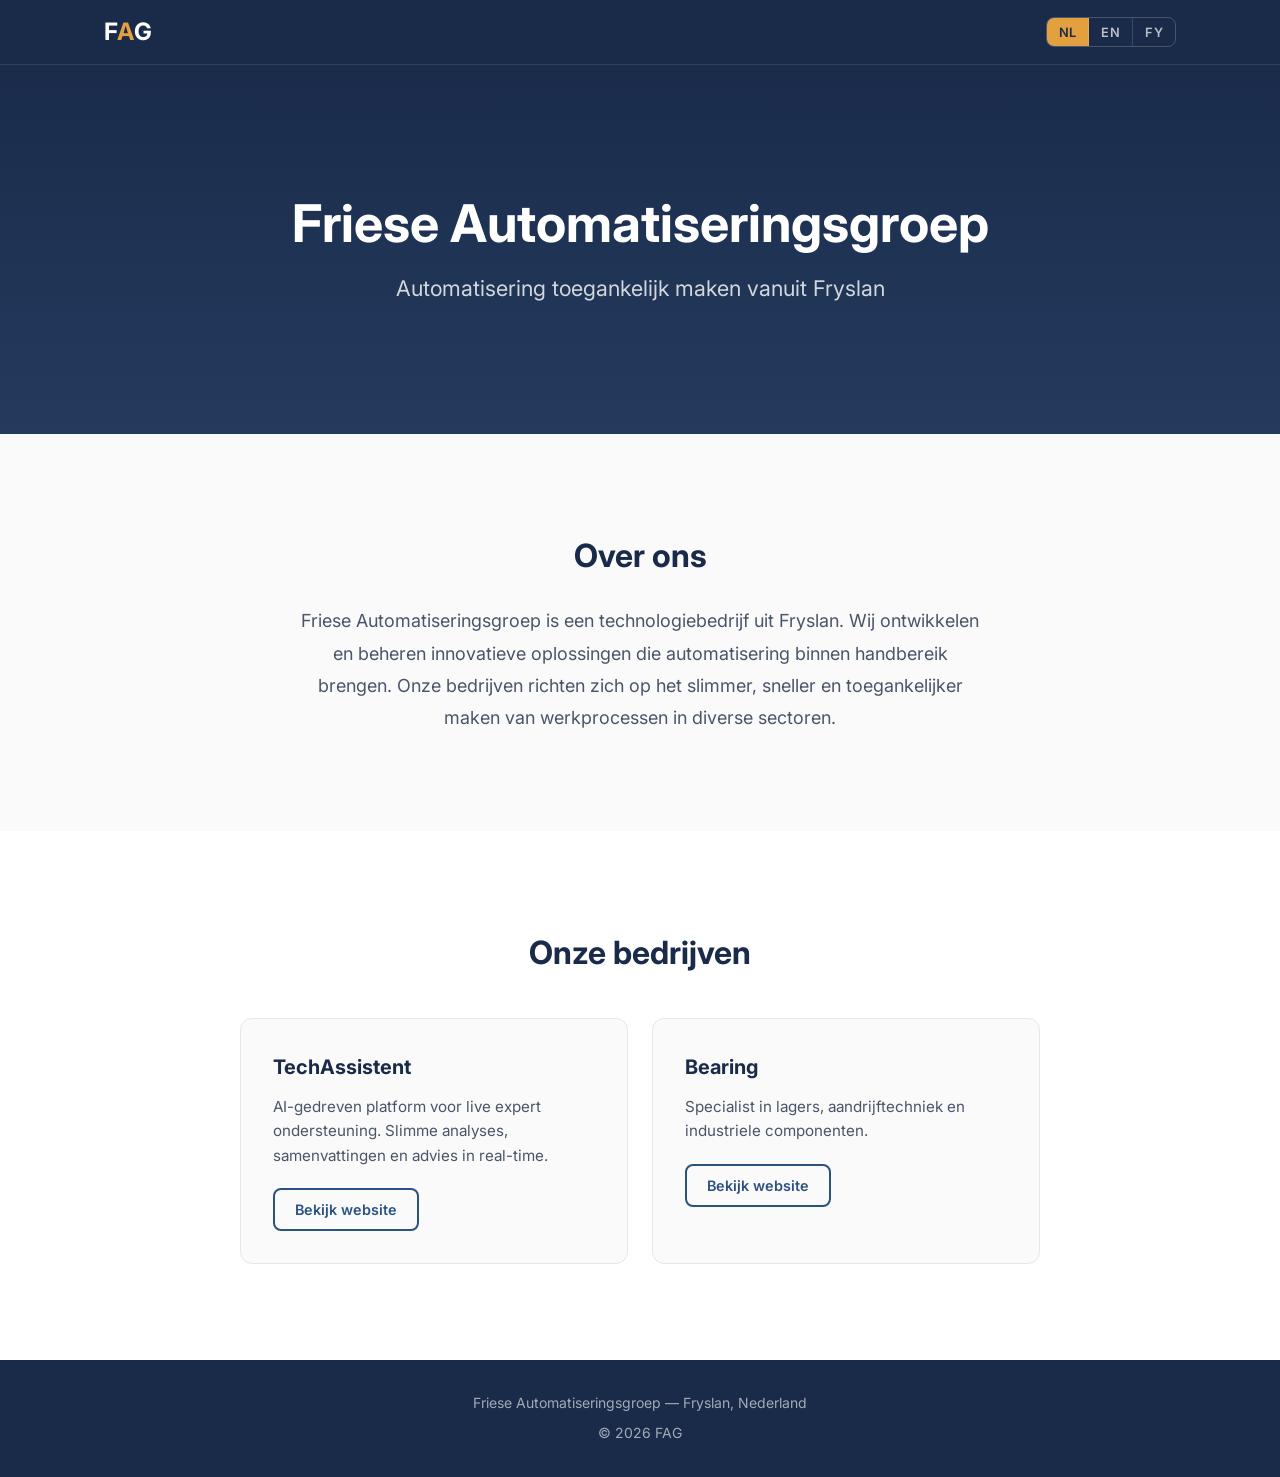
==== commit 39b43dc6: "Revert "hehe" This reverts commit 9533d0d65ff824f213bbe0d835586cb80ea2e829." ====
--- a/fag.nl/public_html/index.html
+++ b/fag.nl/public_html/index.html
@@ -3,8 +3,8 @@
 <head>
     <meta charset="UTF-8">
     <meta name="viewport" content="width=device-width, initial-scale=1.0">
-    <title>FAG — Frieze Anaal Genootschap</title>
-    <meta name="description" content="Frieze Anaal Genootschap — Specialisten in anale aandoeningen vanuit Fryslan.">
+    <title>FAG — Friese Automatiseringsgroep</title>
+    <meta name="description" content="Friese Automatiseringsgroep — Automatisering toegankelijk maken vanuit Fryslan.">
     <link rel="preconnect" href="https://fonts.googleapis.com">
     <link rel="preconnect" href="https://fonts.gstatic.com" crossorigin>
     <link href="https://fonts.googleapis.com/css2?family=Inter:wght@400;600;700&display=swap" rel="stylesheet">
@@ -16,24 +16,6 @@
     <header class="header">
         <div class="container">
             <div class="logo">F<span>A</span>G</div>
-            <nav class="header-nav">
-                <a href="#over-ons"
-                   data-lang-nl="Over ons"
-                   data-lang-en="About us"
-                   data-lang-fy="Oer ús">Over ons</a>
-                <a href="#aandoeningen"
-                   data-lang-nl="Aandoeningen"
-                   data-lang-en="Conditions"
-                   data-lang-fy="Oandwanings">Aandoeningen</a>
-                <a href="#lidmaatschap"
-                   data-lang-nl="Lidmaatschap"
-                   data-lang-en="Membership"
-                   data-lang-fy="Lidmaatskip">Lidmaatschap</a>
-                <a href="#contact"
-                   data-lang-nl="Contact"
-                   data-lang-en="Contact"
-                   data-lang-fy="Kontakt">Contact</a>
-            </nav>
             <div class="lang-toggle">
                 <button data-set-lang="nl" class="active">NL</button>
                 <button data-set-lang="en">EN</button>
@@ -45,371 +27,54 @@
     <!-- Hero -->
     <section class="hero">
         <div class="container">
-            <div class="hero-badge"
-                 data-lang-nl="Medisch genootschap · Opgericht 1987"
-                 data-lang-en="Medical society · Founded 1987"
-                 data-lang-fy="Medysk genootskip · Oprjochte 1987">Medisch genootschap · Opgericht 1987</div>
-            <h1 data-lang-nl="Frieze Anaal Genootschap"
-                data-lang-en="Frisian Anal Society"
-                data-lang-fy="Frysk Anaal Genootskip">Frieze Anaal Genootschap</h1>
-            <p data-lang-nl="Specialisten in de diagnostiek en behandeling van anale aandoeningen, verenigd vanuit Fryslan."
-               data-lang-en="Specialists in the diagnosis and treatment of anal conditions, united from Friesland."
-               data-lang-fy="Spesjalisten yn de diagnostyk en behanneling fan anale oandwanings, feriene út Fryslan.">Specialisten in de diagnostiek en behandeling van anale aandoeningen, verenigd vanuit Fryslan.</p>
-            <div class="hero-actions">
-                <a href="#lidmaatschap" class="btn btn-primary"
-                   data-lang-nl="Word lid"
-                   data-lang-en="Become a member"
-                   data-lang-fy="Wurd lid">Word lid</a>
-                <a href="#over-ons" class="btn btn-secondary"
-                   data-lang-nl="Meer informatie"
-                   data-lang-en="Learn more"
-                   data-lang-fy="Mear ynformaasje">Meer informatie</a>
-            </div>
-        </div>
-    </section>
-
-    <!-- Stats -->
-    <section class="stats">
-        <div class="container">
-            <div class="stats-grid">
-                <div class="stat">
-                    <span class="stat-number">120+</span>
-                    <span class="stat-label"
-                          data-lang-nl="Leden"
-                          data-lang-en="Members"
-                          data-lang-fy="Leden">Leden</span>
-                </div>
-                <div class="stat">
-                    <span class="stat-number">38</span>
-                    <span class="stat-label"
-                          data-lang-nl="Jaar ervaring"
-                          data-lang-en="Years of experience"
-                          data-lang-fy="Jier ûnderfining">Jaar ervaring</span>
-                </div>
-                <div class="stat">
-                    <span class="stat-number">2×</span>
-                    <span class="stat-label"
-                          data-lang-nl="Jaarlijkse congressen"
-                          data-lang-en="Annual congresses"
-                          data-lang-fy="Jierliks kongressen">Jaarlijkse congressen</span>
-                </div>
-                <div class="stat">
-                    <span class="stat-number">12</span>
-                    <span class="stat-label"
-                          data-lang-nl="Aangesloten klinieken"
-                          data-lang-en="Affiliated clinics"
-                          data-lang-fy="Oansletten klinyken">Aangesloten klinieken</span>
-                </div>
-            </div>
+            <h1 data-lang-nl="Friese Automatiseringsgroep"
+                data-lang-en="Frisian Automation Group"
+                data-lang-fy="Fryske Automatisearringsgroep">Friese Automatiseringsgroep</h1>
+            <p data-lang-nl="Automatisering toegankelijk maken vanuit Fryslan"
+               data-lang-en="Making automation accessible from Friesland"
+               data-lang-fy="Automatisearring tagonklik meitsje ut Fryslan">Automatisering toegankelijk maken vanuit Fryslan</p>
         </div>
     </section>
 
     <!-- About -->
-    <section class="about" id="over-ons">
+    <section class="about">
         <div class="container">
-            <div class="section-header">
-                <h2 data-lang-nl="Over ons"
-                    data-lang-en="About us"
-                    data-lang-fy="Oer ús">Over ons</h2>
-                <p data-lang-nl="Een vakgenootschap voor proctologische specialisten in Noord-Nederland"
-                   data-lang-en="A professional society for proctological specialists in the Northern Netherlands"
-                   data-lang-fy="In fakgenoatskip foar proktologyske spesjalisten yn Noard-Nederlân">Een vakgenootschap voor proctologische specialisten in Noord-Nederland</p>
-            </div>
-            <div class="about-grid">
-                <div class="about-text">
-                    <p data-lang-nl="Het Frieze Anaal Genootschap (FAG) is een medisch vakgenootschap voor artsen, chirurgen en andere zorgprofessionals met een specialisatie in anale aandoeningen en proctologie. Opgericht in 1987 in Fryslan, brengen wij noordelijke specialisten samen om kennis te delen, onderzoek te bevorderen en de zorgkwaliteit voor patiënten met anale aandoeningen te verhogen."
-                       data-lang-en="The Frisian Anal Society (FAG) is a medical professional society for physicians, surgeons and other healthcare professionals specialising in anal conditions and proctology. Founded in 1987 in Friesland, we bring together northern specialists to share knowledge, promote research and improve the quality of care for patients with anal conditions."
-                       data-lang-fy="It Frysk Anaal Genootskip (FAG) is in medysk fakgenoatskip foar dokters, sjirurgen en oare soarchprofessionals mei in spesjalisaasje yn anale oandwanings en proktology. Oprjochte yn 1987 yn Fryslan, bringt ús noardlike spesjalisten gear om kennis te dielen, ûndersyk te befoarderjen en de soarchkwaliteit foar pasjinten mei anale oandwanings te ferbetterjen.">Het Frieze Anaal Genootschap (FAG) is een medisch vakgenootschap voor artsen, chirurgen en andere zorgprofessionals met een specialisatie in anale aandoeningen en proctologie. Opgericht in 1987 in Fryslan, brengen wij noordelijke specialisten samen om kennis te delen, onderzoek te bevorderen en de zorgkwaliteit voor patiënten met anale aandoeningen te verhogen.</p>
-                    <p data-lang-nl="Onze leden zijn actief in ziekenhuizen, klinieken en de eerste lijn door heel Noord-Nederland. Tweemaal per jaar organiseren wij een congres waar de nieuwste inzichten op het gebied van diagnostiek, minimaal-invasieve chirurgie en conservatieve behandelingen worden gepresenteerd."
-                       data-lang-en="Our members are active in hospitals, clinics and primary care throughout the Northern Netherlands. Twice a year we organise a congress where the latest insights in diagnostics, minimally invasive surgery and conservative treatments are presented."
-                       data-lang-fy="Us leden binne aktyf yn sikehûzen, klinyken en de earste line troch hiel Noard-Nederlân. Twa kear per jier organisearje wy in kongres wêr't de nijste ynsjoggen op it mêd fan diagnostyk, minimaal-ynvaasive sjirugie en konservatyf behanneling presintearre wurde.">Onze leden zijn actief in ziekenhuizen, klinieken en de eerste lijn door heel Noord-Nederland. Tweemaal per jaar organiseren wij een congres waar de nieuwste inzichten op het gebied van diagnostiek, minimaal-invasieve chirurgie en conservatieve behandelingen worden gepresenteerd.</p>
-                </div>
-                <div class="about-values">
-                    <div class="value-item">
-                        <div class="value-icon">&#9672;</div>
-                        <div>
-                            <h4 data-lang-nl="Wetenschappelijk onderbouwd"
-                                data-lang-en="Evidence-based"
-                                data-lang-fy="Wittenskiplik ûnderboud">Wetenschappelijk onderbouwd</h4>
-                            <p data-lang-nl="Richtlijnen en behandelingen gebaseerd op actueel klinisch onderzoek."
-                               data-lang-en="Guidelines and treatments based on current clinical research."
-                               data-lang-fy="Rjochtlinen en behanneling basearre op aktueel klinysk ûndersyk.">Richtlijnen en behandelingen gebaseerd op actueel klinisch onderzoek.</p>
-                        </div>
-                    </div>
-                    <div class="value-item">
-                        <div class="value-icon">&#9672;</div>
-                        <div>
-                            <h4 data-lang-nl="Patiëntgericht"
-                                data-lang-en="Patient-centred"
-                                data-lang-fy="Pasjintsintraal">Patiëntgericht</h4>
-                            <p data-lang-nl="Minder invasieve behandelopties en betere uitkomsten voor de patiënt staan centraal."
-                               data-lang-en="Less invasive treatment options and better outcomes for the patient are central."
-                               data-lang-fy="Minder ynvaasive behannelingsopsjes en bettere útkomsten foar de pasjint steane sintraal.">Minder invasieve behandelopties en betere uitkomsten voor de patiënt staan centraal.</p>
-                        </div>
-                    </div>
-                    <div class="value-item">
-                        <div class="value-icon">&#9672;</div>
-                        <div>
-                            <h4 data-lang-nl="Kennisdeling"
-                                data-lang-en="Knowledge sharing"
-                                data-lang-fy="Kenniedieling">Kennisdeling</h4>
-                            <p data-lang-nl="Regelmatige nascholing, casuïstiekbesprekingen en vakpublicaties."
-                               data-lang-en="Regular continuing education, case discussions and specialist publications."
-                               data-lang-fy="Reguliere neiskoalling, kasúistykbesprekken en fakpublikaasjes.">Regelmatige nascholing, casuïstiekbesprekingen en vakpublicaties.</p>
-                        </div>
-                    </div>
-                </div>
-            </div>
+            <h2 data-lang-nl="Over ons"
+                data-lang-en="About us"
+                data-lang-fy="Oer us">Over ons</h2>
+            <p data-lang-nl="Friese Automatiseringsgroep is een technologiebedrijf uit Fryslan. Wij ontwikkelen en beheren innovatieve oplossingen die automatisering binnen handbereik brengen. Onze bedrijven richten zich op het slimmer, sneller en toegankelijker maken van werkprocessen in diverse sectoren."
+               data-lang-en="Friese Automatiseringsgroep is a technology company from Friesland. We develop and manage innovative solutions that make automation accessible. Our companies focus on making work processes smarter, faster, and more accessible across various industries."
+               data-lang-fy="Fryske Automatisearringsgroep is in technologybedriuw ut Fryslan. Wy ûntwikkelje en beheare ynnovative oplossingen dy't automatisearring binnen hânberik bringe. Us bedriuwen rjochtsje harren op it tûker, flugger en tagonkliker meitsjen fan wurkprosessen yn ferskate sektoaren.">Friese Automatiseringsgroep is een technologiebedrijf uit Fryslan. Wij ontwikkelen en beheren innovatieve oplossingen die automatisering binnen handbereik brengen. Onze bedrijven richten zich op het slimmer, sneller en toegankelijker maken van werkprocessen in diverse sectoren.</p>
         </div>
     </section>
 
-    <!-- Conditions -->
-    <section class="conditions" id="aandoeningen">
+    <!-- Subsidiaries -->
+    <section class="subsidiaries">
         <div class="container">
-            <div class="section-header">
-                <h2 data-lang-nl="Onze focusgebieden"
-                    data-lang-en="Our focus areas"
-                    data-lang-fy="Us fokusgebieten">Onze focusgebieden</h2>
-                <p data-lang-nl="Wij hebben expertise in een breed spectrum van anale en proctologische aandoeningen"
-                   data-lang-en="We have expertise in a broad spectrum of anal and proctological conditions"
-                   data-lang-fy="Wy hawwe ekspertize yn in breed spektrum fan anale en proktologyske oandwanings">Wij hebben expertise in een breed spectrum van anale en proctologische aandoeningen</p>
-            </div>
-            <div class="conditions-grid">
-                <div class="condition-card">
-                    <h3 data-lang-nl="Fissura ani"
-                        data-lang-en="Anal fissure"
-                        data-lang-fy="Anale fisuer">Fissura ani</h3>
-                    <p data-lang-nl="Diagnostiek en behandeling van acute en chronische anale fissuren, inclusief conservatieve en chirurgische opties."
-                       data-lang-en="Diagnosis and treatment of acute and chronic anal fissures, including conservative and surgical options."
-                       data-lang-fy="Diagnostyk en behanneling fan akute en kronyske anale fisuren, ynklusyf konservatyf en sjirurgyske opsjes.">Diagnostiek en behandeling van acute en chronische anale fissuren, inclusief conservatieve en chirurgische opties.</p>
+            <h2 data-lang-nl="Onze bedrijven"
+                data-lang-en="Our companies"
+                data-lang-fy="Us bedriuwen">Onze bedrijven</h2>
+            <div class="cards">
+                <div class="card">
+                    <h3>TechAssistent</h3>
+                    <p data-lang-nl="AI-gedreven platform voor live expert ondersteuning. Slimme analyses, samenvattingen en advies in real-time."
+                       data-lang-en="AI-powered platform for live expert support. Smart analysis, summaries and advice in real-time."
+                       data-lang-fy="AI-oandreaune platfoarm foar live ekspert stipe. Tûke analyzes, gearfettingen en advys yn real-time.">AI-gedreven platform voor live expert ondersteuning. Slimme analyses, samenvattingen en advies in real-time.</p>
+                    <a href="https://techassist.nl" class="card-link"
+                       data-lang-nl="Bekijk website"
+                       data-lang-en="Visit website"
+                       data-lang-fy="Besykje webside">Bekijk website</a>
                 </div>
-                <div class="condition-card">
-                    <h3 data-lang-nl="Fistula ani"
-                        data-lang-en="Anal fistula"
-                        data-lang-fy="Anale fistel">Fistula ani</h3>
-                    <p data-lang-nl="Classificatie en behandeling van anale fistels, met aandacht voor sfinctersparende technieken."
-                       data-lang-en="Classification and treatment of anal fistulas, with attention to sphincter-sparing techniques."
-                       data-lang-fy="Klassifikaasje en behanneling fan anale fistels, mei omtinken foar sfinktersparende techniken.">Classificatie en behandeling van anale fistels, met aandacht voor sfinctersparende technieken.</p>
+                <div class="card">
+                    <h3>Bearing</h3>
+                    <p data-lang-nl="Specialist in lagers, aandrijftechniek en industriele componenten."
+                       data-lang-en="Specialist in bearings, drive technology and industrial components."
+                       data-lang-fy="Spesjalist yn lagers, oandriuwtechnyk en yndustriële komponinten.">Specialist in lagers, aandrijftechniek en industriele componenten.</p>
+                    <a href="https://bearing.nl" class="card-link"
+                       data-lang-nl="Bekijk website"
+                       data-lang-en="Visit website"
+                       data-lang-fy="Besykje webside">Bekijk website</a>
                 </div>
-                <div class="condition-card">
-                    <h3 data-lang-nl="Hemorroïden"
-                        data-lang-en="Haemorrhoids"
-                        data-lang-fy="Hemorroïden">Hemorroïden</h3>
-                    <p data-lang-nl="Van rubberbandligatie tot hemorrhoïdopexie en DGHAL — alle graderingen en behandelstappen."
-                       data-lang-en="From rubber band ligation to haemorrhoidopexy and DGHAL — all grades and treatment steps."
-                       data-lang-fy="Fan rubberbânligaasje oant hemorrhoïdopexie en DGHAL — alle gradearringen en behannelstappen.">Van rubberbandligatie tot hemorrhoïdopexie en DGHAL — alle graderingen en behandelstappen.</p>
-                </div>
-                <div class="condition-card">
-                    <h3 data-lang-nl="Fecale incontinentie"
-                        data-lang-en="Faecal incontinence"
-                        data-lang-fy="Fekale ynkontininsje">Fecale incontinentie</h3>
-                    <p data-lang-nl="Sfincterreconstructie, sacrale neuromodulatie en biofeedback voor patiënten met sfincterdisfunctie."
-                       data-lang-en="Sphincter reconstruction, sacral neuromodulation and biofeedback for patients with sphincter dysfunction."
-                       data-lang-fy="Sfinkterkonstruksje, sakrale neuromodulaasje en biofeedback foar pasjinten mei sfinktersdysfunksje.">Sfincterreconstructie, sacrale neuromodulatie en biofeedback voor patiënten met sfincterdisfunctie.</p>
-                </div>
-                <div class="condition-card">
-                    <h3 data-lang-nl="Anale neoplasie"
-                        data-lang-en="Anal neoplasia"
-                        data-lang-fy="Anale neoplasy">Anale neoplasie</h3>
-                    <p data-lang-nl="Screening, diagnostiek en multidisciplinaire behandeling van anaalkanaal- en perianale tumoren."
-                       data-lang-en="Screening, diagnosis and multidisciplinary treatment of anal canal and perianal tumours."
-                       data-lang-fy="Screening, diagnostyk en multidisiplinêre behanneling fan anaalkanaal- en perianale tumoren.">Screening, diagnostiek en multidisciplinaire behandeling van anaalkanaal- en perianale tumoren.</p>
-                </div>
-                <div class="condition-card">
-                    <h3 data-lang-nl="Perianale dermatologie"
-                        data-lang-en="Perianal dermatology"
-                        data-lang-fy="Perianale dermatology">Perianale dermatologie</h3>
-                    <p data-lang-nl="Hidradenitis suppurativa, perianaal eczeem, lichen sclerosus en andere huidaandoeningen in het perianale gebied."
-                       data-lang-en="Hidradenitis suppurativa, perianal eczema, lichen sclerosus and other skin conditions in the perianal area."
-                       data-lang-fy="Hidradenitis suppurativa, perianaal ekseem, lichen sclerosus en oare hûdoandwanings yn it perianale gebiet.">Hidradenitis suppurativa, perianaal eczeem, lichen sclerosus en andere huidaandoeningen in het perianale gebied.</p>
-                </div>
-            </div>
-        </div>
-    </section>
-
-    <!-- Membership -->
-    <section class="membership" id="lidmaatschap">
-        <div class="container">
-            <div class="section-header">
-                <h2 data-lang-nl="Lidmaatschap"
-                    data-lang-en="Membership"
-                    data-lang-fy="Lidmaatskip">Lidmaatschap</h2>
-                <p data-lang-nl="Word deel van een actief netwerk van proctologische specialisten in Noord-Nederland"
-                   data-lang-en="Become part of an active network of proctological specialists in the Northern Netherlands"
-                   data-lang-fy="Wurd diel fan in aktyf netwurk fan proktologyske spesjalisten yn Noard-Nederlân">Word deel van een actief netwerk van proctologische specialisten in Noord-Nederland</p>
-            </div>
-            <div class="membership-grid">
-                <div class="membership-card">
-                    <h3 data-lang-nl="Gewoon lid"
-                        data-lang-en="Regular member"
-                        data-lang-fy="Gewoan lid">Gewoon lid</h3>
-                    <div class="membership-fee">€ 95<span data-lang-nl="/jaar" data-lang-en="/year" data-lang-fy="/jier">/jaar</span></div>
-                    <ul>
-                        <li data-lang-nl="Toegang tot beide jaarcongressen"
-                            data-lang-en="Access to both annual congresses"
-                            data-lang-fy="Tagong ta beide jierliks kongressen">Toegang tot beide jaarcongressen</li>
-                        <li data-lang-nl="Digitale nieuwsbrief en richtlijnupdates"
-                            data-lang-en="Digital newsletter and guideline updates"
-                            data-lang-fy="Digitale nijsbrief en rjochtline-updates">Digitale nieuwsbrief en richtlijnupdates</li>
-                        <li data-lang-nl="Deelname aan casuïstiekbesprekingen"
-                            data-lang-en="Participation in case discussions"
-                            data-lang-fy="Dielname oan kasúistykbesprekken">Deelname aan casuïstiekbesprekingen</li>
-                        <li data-lang-nl="Toegang tot ledenarchief"
-                            data-lang-en="Access to members archive"
-                            data-lang-fy="Tagong ta ledenargiven">Toegang tot ledenarchief</li>
-                    </ul>
-                    <a href="#contact" class="btn btn-outline"
-                       data-lang-nl="Aanmelden"
-                       data-lang-en="Sign up"
-                       data-lang-fy="Oanmelde">Aanmelden</a>
-                </div>
-                <div class="membership-card featured">
-                    <div class="featured-badge"
-                         data-lang-nl="Meest gekozen"
-                         data-lang-en="Most popular"
-                         data-lang-fy="Meast keazen">Meest gekozen</div>
-                    <h3 data-lang-nl="Buitengewoon lid"
-                        data-lang-en="Associate member"
-                        data-lang-fy="Bûtengewoan lid">Buitengewoon lid</h3>
-                    <div class="membership-fee">€ 145<span data-lang-nl="/jaar" data-lang-en="/year" data-lang-fy="/jier">/jaar</span></div>
-                    <ul>
-                        <li data-lang-nl="Alles van gewoon lidmaatschap"
-                            data-lang-en="Everything from regular membership"
-                            data-lang-fy="Alles fan gewoan lidmaatskip">Alles van gewoon lidmaatschap</li>
-                        <li data-lang-nl="Gereduceerde congreskostprijs"
-                            data-lang-en="Reduced congress registration fee"
-                            data-lang-fy="Fermindere kongreskostpriis">Gereduceerde congreskostprijs</li>
-                        <li data-lang-nl="Stemrecht op de jaarvergadering"
-                            data-lang-en="Voting rights at the annual meeting"
-                            data-lang-fy="Stimrjocht op de jiergearkomste">Stemrecht op de jaarvergadering</li>
-                        <li data-lang-nl="Vermelding in ledenregister"
-                            data-lang-en="Listing in the members register"
-                            data-lang-fy="Fermelden yn it ledenregister">Vermelding in ledenregister</li>
-                        <li data-lang-nl="Toegang tot onderzoekssamenwerkingen"
-                            data-lang-en="Access to research collaborations"
-                            data-lang-fy="Tagong ta ûndersyksgearwurkings">Toegang tot onderzoekssamenwerkingen</li>
-                    </ul>
-                    <a href="#contact" class="btn btn-primary"
-                       data-lang-nl="Aanmelden"
-                       data-lang-en="Sign up"
-                       data-lang-fy="Oanmelde">Aanmelden</a>
-                </div>
-                <div class="membership-card">
-                    <h3 data-lang-nl="Ere-lid"
-                        data-lang-en="Honorary member"
-                        data-lang-fy="Erelid">Ere-lid</h3>
-                    <div class="membership-fee"
-                         data-lang-nl="Op voordracht"
-                         data-lang-en="By nomination"
-                         data-lang-fy="Op foardracht">Op voordracht</div>
-                    <ul>
-                        <li data-lang-nl="Toegekend aan bijzondere verdiensten"
-                            data-lang-en="Awarded for exceptional contributions"
-                            data-lang-fy="Takend oan bysûndere fertsjinsten">Toegekend aan bijzondere verdiensten</li>
-                        <li data-lang-nl="Levenslang vrijgesteld van contributie"
-                            data-lang-en="Lifelong exemption from membership fees"
-                            data-lang-fy="Libbenslang frij fan kontribúsje">Levenslang vrijgesteld van contributie</li>
-                        <li data-lang-nl="Alle rechten van buitengewoon lid"
-                            data-lang-en="All rights of associate membership"
-                            data-lang-fy="Alle rjochten fan bûtengewoan lid">Alle rechten van buitengewoon lid</li>
-                    </ul>
-                    <a href="#contact" class="btn btn-outline"
-                       data-lang-nl="Informatie"
-                       data-lang-en="Information"
-                       data-lang-fy="Ynformaasje">Informatie</a>
-                </div>
-            </div>
-        </div>
-    </section>
-
-    <!-- Contact -->
-    <section class="contact" id="contact">
-        <div class="container">
-            <div class="section-header">
-                <h2 data-lang-nl="Contact"
-                    data-lang-en="Contact"
-                    data-lang-fy="Kontakt">Contact</h2>
-                <p data-lang-nl="Neem contact op met het bestuur van het Frieze Anaal Genootschap"
-                   data-lang-en="Contact the board of the Frisian Anal Society"
-                   data-lang-fy="Nim kontakt op mei it bestjoer fan it Frysk Anaal Genootskip">Neem contact op met het bestuur van het Frieze Anaal Genootschap</p>
-            </div>
-            <div class="contact-grid">
-                <div class="contact-info">
-                    <div class="contact-item">
-                        <h4 data-lang-nl="Secretariaat"
-                            data-lang-en="Secretary"
-                            data-lang-fy="Sekretariaat">Secretariaat</h4>
-                        <p>secretariaat@fag.nl</p>
-                    </div>
-                    <div class="contact-item">
-                        <h4 data-lang-nl="Lidmaatschap"
-                            data-lang-en="Membership"
-                            data-lang-fy="Lidmaatskip">Lidmaatschap</h4>
-                        <p>ledenadministratie@fag.nl</p>
-                    </div>
-                    <div class="contact-item">
-                        <h4 data-lang-nl="Congres & evenementen"
-                            data-lang-en="Congress &amp; events"
-                            data-lang-fy="Kongres &amp; eveneminten">Congres &amp; evenementen</h4>
-                        <p>congres@fag.nl</p>
-                    </div>
-                    <div class="contact-item">
-                        <h4 data-lang-nl="Adres"
-                            data-lang-en="Address"
-                            data-lang-fy="Adres">Adres</h4>
-                        <p>Postbus 112<br>8900 AA Leeuwarden<br>Nederland</p>
-                    </div>
-                </div>
-                <form class="contact-form" onsubmit="return false;">
-                    <div class="form-group">
-                        <label for="name"
-                               data-lang-nl="Naam"
-                               data-lang-en="Name"
-                               data-lang-fy="Namme">Naam</label>
-                        <input type="text" id="name" name="name"
-                               data-placeholder-nl="Uw volledige naam"
-                               data-placeholder-en="Your full name"
-                               data-placeholder-fy="Jo folsleine namme"
-                               placeholder="Uw volledige naam">
-                    </div>
-                    <div class="form-group">
-                        <label for="email"
-                               data-lang-nl="E-mailadres"
-                               data-lang-en="Email address"
-                               data-lang-fy="E-mailadres">E-mailadres</label>
-                        <input type="email" id="email" name="email"
-                               data-placeholder-nl="uw@email.nl"
-                               data-placeholder-en="your@email.com"
-                               data-placeholder-fy="jo@email.nl"
-                               placeholder="uw@email.nl">
-                    </div>
-                    <div class="form-group">
-                        <label for="subject"
-                               data-lang-nl="Onderwerp"
-                               data-lang-en="Subject"
-                               data-lang-fy="Ûnderwerp">Onderwerp</label>
-                        <input type="text" id="subject" name="subject"
-                               data-placeholder-nl="Waar gaat uw vraag over?"
-                               data-placeholder-en="What is your question about?"
-                               data-placeholder-fy="Wêr giet jo fraach oer?"
-                               placeholder="Waar gaat uw vraag over?">
-                    </div>
-                    <div class="form-group">
-                        <label for="message"
-                               data-lang-nl="Bericht"
-                               data-lang-en="Message"
-                               data-lang-fy="Berjocht">Bericht</label>
-                        <textarea id="message" name="message" rows="5"
-                                  data-placeholder-nl="Uw bericht..."
-                                  data-placeholder-en="Your message..."
-                                  data-placeholder-fy="Jo berjocht..."
-                                  placeholder="Uw bericht..."></textarea>
-                    </div>
-                    <button type="submit" class="btn btn-primary"
-                            data-lang-nl="Verstuur bericht"
-                            data-lang-en="Send message"
-                            data-lang-fy="Stjoer berjocht">Verstuur bericht</button>
-                </form>
             </div>
         </div>
     </section>
@@ -417,59 +82,10 @@
     <!-- Footer -->
     <footer class="footer">
         <div class="container">
-            <div class="footer-grid">
-                <div class="footer-brand">
-                    <div class="logo footer-logo">F<span>A</span>G</div>
-                    <p data-lang-nl="Frieze Anaal Genootschap — Specialisten in anale aandoeningen vanuit Fryslan."
-                       data-lang-en="Frisian Anal Society — Specialists in anal conditions from Friesland."
-                       data-lang-fy="Frysk Anaal Genootskip — Spesjalisten yn anale oandwanings út Fryslan.">Frieze Anaal Genootschap — Specialisten in anale aandoeningen vanuit Fryslan.</p>
-                </div>
-                <div class="footer-links">
-                    <h4 data-lang-nl="Navigatie"
-                        data-lang-en="Navigation"
-                        data-lang-fy="Navigaasje">Navigatie</h4>
-                    <ul>
-                        <li><a href="#over-ons"
-                               data-lang-nl="Over ons"
-                               data-lang-en="About us"
-                               data-lang-fy="Oer ús">Over ons</a></li>
-                        <li><a href="#aandoeningen"
-                               data-lang-nl="Aandoeningen"
-                               data-lang-en="Conditions"
-                               data-lang-fy="Oandwanings">Aandoeningen</a></li>
-                        <li><a href="#lidmaatschap"
-                               data-lang-nl="Lidmaatschap"
-                               data-lang-en="Membership"
-                               data-lang-fy="Lidmaatskip">Lidmaatschap</a></li>
-                        <li><a href="#contact"
-                               data-lang-nl="Contact"
-                               data-lang-en="Contact"
-                               data-lang-fy="Kontakt">Contact</a></li>
-                    </ul>
-                </div>
-                <div class="footer-links">
-                    <h4 data-lang-nl="Organisatie"
-                        data-lang-en="Organisation"
-                        data-lang-fy="Organisaasje">Organisatie</h4>
-                    <ul>
-                        <li><a href="#"
-                               data-lang-nl="Bestuur"
-                               data-lang-en="Board"
-                               data-lang-fy="Bestjoer">Bestuur</a></li>
-                        <li><a href="#"
-                               data-lang-nl="Statuten"
-                               data-lang-en="Articles of association"
-                               data-lang-fy="Statuten">Statuten</a></li>
-                        <li><a href="#"
-                               data-lang-nl="Privacybeleid"
-                               data-lang-en="Privacy policy"
-                               data-lang-fy="Privacybelied">Privacybeleid</a></li>
-                    </ul>
-                </div>
-            </div>
-            <div class="footer-bottom">
-                <p>&copy; 2026 Frieze Anaal Genootschap · KvK 01234567 · Leeuwarden</p>
-            </div>
+            <p data-lang-nl="Friese Automatiseringsgroep — Fryslan, Nederland"
+               data-lang-en="Frisian Automation Group — Friesland, The Netherlands"
+               data-lang-fy="Fryske Automatisearringsgroep — Fryslan, Nederlân">Friese Automatiseringsgroep — Fryslan, Nederland</p>
+            <p>&copy; 2026 FAG</p>
         </div>
     </footer>
 
--- a/fag.nl/public_html/css/style.css
+++ b/fag.nl/public_html/css/style.css
@@ -1,14 +1,13 @@
 /* === Custom Properties === */
 :root {
-  --color-primary: #1a3a5c;
-  --color-secondary: #1e6091;
-  --color-accent: #2ea8d5;
-  --color-accent-muted: #d0eaf5;
-  --color-bg: #f7f9fc;
+  --color-primary: #1a2b4a;
+  --color-secondary: #2c5282;
+  --color-accent: #e2a03f;
+  --color-bg: #fafafa;
   --color-surface: #ffffff;
   --color-text: #1a202c;
   --color-text-muted: #4a5568;
-  --color-border: #dde6f0;
+  --color-border: #e2e8f0;
   --font-family: 'Inter', -apple-system, BlinkMacSystemFont, "Segoe UI", Roboto, sans-serif;
   --max-width: 1120px;
   --radius: 12px;
@@ -44,10 +43,6 @@
   color: var(--color-accent);
 }
 
-ul {
-  list-style: none;
-}
-
 /* === Layout === */
 .container {
   max-width: var(--max-width);
@@ -56,72 +51,7 @@
 }
 
 section {
-  padding: clamp(3.5rem, 8vw, 6rem) 0;
-}
-
-.section-header {
-  text-align: center;
-  margin-bottom: 3rem;
-}
-
-.section-header h2 {
-  font-size: clamp(1.6rem, 3.5vw, 2.1rem);
-  color: var(--color-primary);
-  margin-bottom: 0.75rem;
-}
-
-.section-header p {
-  color: var(--color-text-muted);
-  max-width: 580px;
-  margin: 0 auto;
-}
-
-/* === Buttons === */
-.btn {
-  display: inline-block;
-  font-weight: 600;
-  font-size: 0.95rem;
-  padding: 0.7rem 1.6rem;
-  border-radius: var(--radius-sm);
-  transition: all 0.2s ease;
-  cursor: pointer;
-  border: 2px solid transparent;
-  font-family: var(--font-family);
-  text-decoration: none;
-}
-
-.btn-primary {
-  background: var(--color-accent);
-  color: #ffffff;
-  border-color: var(--color-accent);
-}
-
-.btn-primary:hover {
-  background: #1d8fb8;
-  border-color: #1d8fb8;
-  color: #ffffff;
-}
-
-.btn-secondary {
-  background: rgba(255,255,255,0.12);
-  color: #ffffff;
-  border-color: rgba(255,255,255,0.4);
-}
-
-.btn-secondary:hover {
-  background: rgba(255,255,255,0.2);
-  color: #ffffff;
-}
-
-.btn-outline {
-  background: transparent;
-  color: var(--color-secondary);
-  border-color: var(--color-secondary);
-}
-
-.btn-outline:hover {
-  background: var(--color-secondary);
-  color: #ffffff;
+  padding: clamp(3rem, 8vw, 6rem) 0;
 }
 
 /* === Header === */
@@ -130,7 +60,7 @@
   top: 0;
   background: var(--color-primary);
   z-index: 100;
-  border-bottom: 1px solid rgba(255, 255, 255, 0.08);
+  border-bottom: 1px solid rgba(255, 255, 255, 0.1);
 }
 
 .header .container {
@@ -138,7 +68,6 @@
   justify-content: space-between;
   align-items: center;
   height: 64px;
-  gap: 1.5rem;
 }
 
 .logo {
@@ -146,37 +75,10 @@
   font-weight: 700;
   color: #ffffff;
   letter-spacing: 0.05em;
-  flex-shrink: 0;
 }
 
 .logo span {
   color: var(--color-accent);
-}
-
-/* === Nav === */
-.header-nav {
-  display: flex;
-  gap: 0.25rem;
-}
-
-.header-nav a {
-  color: rgba(255,255,255,0.7);
-  font-size: 0.875rem;
-  font-weight: 500;
-  padding: 0.4rem 0.75rem;
-  border-radius: var(--radius-sm);
-  transition: all 0.2s ease;
-}
-
-.header-nav a:hover {
-  color: #ffffff;
-  background: rgba(255,255,255,0.1);
-}
-
-@media (max-width: 680px) {
-  .header-nav {
-    display: none;
-  }
 }
 
 /* === Language Toggle === */
@@ -186,7 +88,6 @@
   border-radius: var(--radius-sm);
   overflow: hidden;
   border: 1px solid rgba(255, 255, 255, 0.2);
-  flex-shrink: 0;
 }
 
 .lang-toggle button {
@@ -213,428 +114,125 @@
 
 .lang-toggle button.active {
   background: var(--color-accent);
-  color: #ffffff;
+  color: var(--color-primary);
 }
 
 /* === Hero === */
 .hero {
   text-align: center;
-  padding: clamp(4.5rem, 12vw, 9rem) 0;
-  background:
-    linear-gradient(160deg, rgba(26, 58, 92, 0.45) 0%, rgba(14, 50, 88, 0.4) 999px, rgba(10, 36, 64, 0.5) 100%),
-    url('../media/image.webp') center center / cover no-repeat;
-  color: #ffffff;
-}
-
-.hero-badge {
-  display: inline-block;
-  font-size: 0.8rem;
-  font-weight: 600;
-  letter-spacing: 0.08em;
-  text-transform: uppercase;
-  color: var(--color-accent);
-  background: rgba(46, 168, 213, 0.12);
-  border: 1px solid rgba(46, 168, 213, 0.3);
-  border-radius: 999px;
-  padding: 0.35rem 1rem;
-  margin-bottom: 1.5rem;
+  padding: clamp(4rem, 10vw, 8rem) 0;
+  background: linear-gradient(180deg, var(--color-primary) 0%, #243b5e 100%);
+  color: #ffffff;
 }
 
 .hero h1 {
-  font-size: clamp(2.1rem, 5vw, 3.4rem);
+  font-size: clamp(2rem, 5vw, 3.25rem);
   font-weight: 700;
   margin-bottom: 1rem;
   line-height: 1.2;
 }
 
 .hero p {
-  font-size: clamp(1.05rem, 2.5vw, 1.3rem);
-  color: rgba(255, 255, 255, 0.75);
-  max-width: 580px;
-  margin: 0 auto 2rem;
-}
-
-.hero-actions {
-  display: flex;
-  gap: 1rem;
-  justify-content: center;
-  flex-wrap: wrap;
-}
-
-/* === Stats === */
-.stats {
-  padding: clamp(2rem, 5vw, 3rem) 0;
-  background: var(--color-surface);
-  border-bottom: 1px solid var(--color-border);
-}
-
-.stats-grid {
-  display: grid;
-  grid-template-columns: repeat(2, 1fr);
-  gap: 1.5rem;
-  text-align: center;
-}
-
-@media (min-width: 640px) {
-  .stats-grid {
-    grid-template-columns: repeat(4, 1fr);
-  }
-}
-
-.stat-number {
-  display: block;
-  font-size: clamp(1.8rem, 4vw, 2.5rem);
-  font-weight: 700;
-  color: var(--color-primary);
-  line-height: 1;
-  margin-bottom: 0.35rem;
-}
-
-.stat-label {
-  display: block;
-  font-size: 0.875rem;
-  color: var(--color-text-muted);
-  font-weight: 500;
+  font-size: clamp(1.1rem, 2.5vw, 1.35rem);
+  color: rgba(255, 255, 255, 0.8);
+  max-width: 600px;
+  margin: 0 auto;
 }
 
 /* === About === */
 .about {
-  background: var(--color-bg);
-}
-
-.about-grid {
+  text-align: center;
+}
+
+.about h2 {
+  font-size: clamp(1.5rem, 3.5vw, 2rem);
+  color: var(--color-primary);
+  margin-bottom: 1.5rem;
+}
+
+.about p {
+  max-width: 680px;
+  margin: 0 auto;
+  color: var(--color-text-muted);
+  line-height: 1.8;
+}
+
+/* === Subsidiaries === */
+.subsidiaries {
+  background: var(--color-surface);
+}
+
+.subsidiaries h2 {
+  text-align: center;
+  font-size: clamp(1.5rem, 3.5vw, 2rem);
+  color: var(--color-primary);
+  margin-bottom: 2.5rem;
+}
+
+.cards {
   display: grid;
   grid-template-columns: 1fr;
-  gap: 3rem;
-  align-items: start;
-}
-
-@media (min-width: 768px) {
-  .about-grid {
+  gap: 1.5rem;
+  max-width: 800px;
+  margin: 0 auto;
+}
+
+@media (min-width: 640px) {
+  .cards {
     grid-template-columns: 1fr 1fr;
   }
 }
 
-.about-text p {
-  color: var(--color-text-muted);
-  line-height: 1.85;
-}
-
-.about-text p + p {
-  margin-top: 1.25rem;
-}
-
-.about-values {
-  display: flex;
-  flex-direction: column;
-  gap: 1.5rem;
-}
-
-.value-item {
-  display: flex;
-  gap: 1rem;
-  align-items: flex-start;
-}
-
-.value-icon {
-  color: var(--color-accent);
-  font-size: 1rem;
-  flex-shrink: 0;
-  margin-top: 0.3rem;
-}
-
-.value-item h4 {
-  font-size: 1rem;
-  color: var(--color-primary);
-  margin-bottom: 0.3rem;
-}
-
-.value-item p {
-  font-size: 0.9rem;
-  color: var(--color-text-muted);
-}
-
-/* === Conditions === */
-.conditions {
-  background: var(--color-surface);
-}
-
-.conditions-grid {
-  display: grid;
-  grid-template-columns: 1fr;
-  gap: 1.25rem;
-}
-
-@media (min-width: 640px) {
-  .conditions-grid {
-    grid-template-columns: 1fr 1fr;
-  }
-}
-
-@media (min-width: 960px) {
-  .conditions-grid {
-    grid-template-columns: 1fr 1fr 1fr;
-  }
-}
-
-.condition-card {
+.card {
   background: var(--color-bg);
   border: 1px solid var(--color-border);
   border-radius: var(--radius);
-  padding: 1.75rem;
-  transition: transform 0.2s ease, box-shadow 0.2s ease, border-color 0.2s ease;
-}
-
-.condition-card:hover {
-  transform: translateY(-3px);
-  box-shadow: 0 8px 24px rgba(26, 58, 92, 0.08);
-  border-color: var(--color-accent);
-}
-
-.condition-card h3 {
-  font-size: 1.05rem;
-  color: var(--color-primary);
-  margin-bottom: 0.6rem;
-}
-
-.condition-card p {
+  padding: 2rem;
+  transition: transform 0.2s ease, box-shadow 0.2s ease;
+}
+
+.card:hover {
+  transform: translateY(-4px);
+  box-shadow: 0 8px 24px rgba(0, 0, 0, 0.08);
+}
+
+.card h3 {
+  font-size: 1.25rem;
+  color: var(--color-primary);
+  margin-bottom: 0.75rem;
+}
+
+.card p {
+  color: var(--color-text-muted);
+  margin-bottom: 1.25rem;
+  font-size: 0.95rem;
+}
+
+.card-link {
+  display: inline-block;
+  font-weight: 600;
   font-size: 0.9rem;
-  color: var(--color-text-muted);
-  line-height: 1.7;
-}
-
-/* === Membership === */
-.membership {
-  background: var(--color-bg);
-}
-
-.membership-grid {
-  display: grid;
-  grid-template-columns: 1fr;
-  gap: 1.5rem;
-  max-width: 960px;
-  margin: 0 auto;
-}
-
-@media (min-width: 640px) {
-  .membership-grid {
-    grid-template-columns: 1fr 1fr 1fr;
-  }
-}
-
-.membership-card {
-  background: var(--color-surface);
-  border: 1px solid var(--color-border);
-  border-radius: var(--radius);
-  padding: 2rem;
-  position: relative;
-  display: flex;
-  flex-direction: column;
-  gap: 1.25rem;
-}
-
-.membership-card.featured {
-  border-color: var(--color-accent);
-  box-shadow: 0 0 0 1px var(--color-accent), 0 12px 32px rgba(46, 168, 213, 0.1);
-}
-
-.featured-badge {
-  position: absolute;
-  top: -0.75rem;
-  left: 50%;
-  transform: translateX(-50%);
-  background: var(--color-accent);
-  color: #ffffff;
-  font-size: 0.75rem;
-  font-weight: 700;
-  letter-spacing: 0.04em;
-  padding: 0.25rem 0.9rem;
-  border-radius: 999px;
-  white-space: nowrap;
-}
-
-.membership-card h3 {
-  font-size: 1.15rem;
-  color: var(--color-primary);
-}
-
-.membership-fee {
-  font-size: 1.75rem;
-  font-weight: 700;
   color: var(--color-secondary);
-}
-
-.membership-fee span {
-  font-size: 1rem;
-  font-weight: 400;
-  color: var(--color-text-muted);
-}
-
-.membership-card ul {
-  flex: 1;
-  display: flex;
-  flex-direction: column;
-  gap: 0.6rem;
-}
-
-.membership-card li {
-  font-size: 0.9rem;
-  color: var(--color-text-muted);
-  padding-left: 1.25rem;
-  position: relative;
-}
-
-.membership-card li::before {
-  content: '✓';
-  position: absolute;
-  left: 0;
-  color: var(--color-accent);
-  font-weight: 700;
-}
-
-/* === Contact === */
-.contact {
-  background: var(--color-surface);
-}
-
-.contact-grid {
-  display: grid;
-  grid-template-columns: 1fr;
-  gap: 3rem;
-  max-width: 900px;
-  margin: 0 auto;
-}
-
-@media (min-width: 768px) {
-  .contact-grid {
-    grid-template-columns: 1fr 1.5fr;
-  }
-}
-
-.contact-info {
-  display: flex;
-  flex-direction: column;
-  gap: 1.5rem;
-}
-
-.contact-item h4 {
-  font-size: 0.875rem;
-  font-weight: 600;
-  text-transform: uppercase;
-  letter-spacing: 0.06em;
-  color: var(--color-text-muted);
-  margin-bottom: 0.3rem;
-}
-
-.contact-item p,
-.contact-item a {
-  color: var(--color-primary);
-  font-size: 0.975rem;
-  line-height: 1.6;
-}
-
-.contact-form {
-  display: flex;
-  flex-direction: column;
-  gap: 1.1rem;
-}
-
-.form-group {
-  display: flex;
-  flex-direction: column;
-  gap: 0.4rem;
-}
-
-.form-group label {
-  font-size: 0.875rem;
-  font-weight: 600;
-  color: var(--color-text);
-}
-
-.form-group input,
-.form-group textarea {
-  font-family: var(--font-family);
-  font-size: 0.975rem;
-  color: var(--color-text);
-  background: var(--color-bg);
-  border: 1px solid var(--color-border);
+  padding: 0.5rem 1.25rem;
+  border: 2px solid var(--color-secondary);
   border-radius: var(--radius-sm);
-  padding: 0.65rem 0.9rem;
-  transition: border-color 0.2s ease, box-shadow 0.2s ease;
-  width: 100%;
-}
-
-.form-group input:focus,
-.form-group textarea:focus {
-  outline: none;
-  border-color: var(--color-accent);
-  box-shadow: 0 0 0 3px rgba(46, 168, 213, 0.15);
-}
-
-.form-group textarea {
-  resize: vertical;
-  min-height: 120px;
+  transition: all 0.2s ease;
+}
+
+.card-link:hover {
+  background: var(--color-secondary);
+  color: #ffffff;
 }
 
 /* === Footer === */
 .footer {
   background: var(--color-primary);
-  color: rgba(255, 255, 255, 0.65);
-  padding: 3rem 0 0;
+  color: rgba(255, 255, 255, 0.6);
+  padding: 2rem 0;
+  text-align: center;
   font-size: 0.875rem;
 }
 
-.footer-grid {
-  display: grid;
-  grid-template-columns: 1fr;
-  gap: 2.5rem;
-  padding-bottom: 2.5rem;
-  border-bottom: 1px solid rgba(255,255,255,0.1);
-}
-
-@media (min-width: 640px) {
-  .footer-grid {
-    grid-template-columns: 2fr 1fr 1fr;
-  }
-}
-
-.footer-logo {
-  font-size: 1.35rem;
-  margin-bottom: 0.75rem;
-}
-
-.footer-brand p {
-  line-height: 1.7;
-  max-width: 280px;
-}
-
-.footer-links h4 {
-  font-size: 0.8rem;
-  font-weight: 700;
-  text-transform: uppercase;
-  letter-spacing: 0.08em;
-  color: rgba(255,255,255,0.9);
-  margin-bottom: 1rem;
-}
-
-.footer-links ul {
-  display: flex;
-  flex-direction: column;
-  gap: 0.5rem;
-}
-
-.footer-links a {
-  color: rgba(255,255,255,0.6);
-  transition: color 0.2s ease;
-}
-
-.footer-links a:hover {
-  color: #ffffff;
-}
-
-.footer-bottom {
-  padding: 1.25rem 0;
-  text-align: center;
-  font-size: 0.8rem;
-  color: rgba(255,255,255,0.4);
-}
+.footer p + p {
+  margin-top: 0.5rem;
+}
